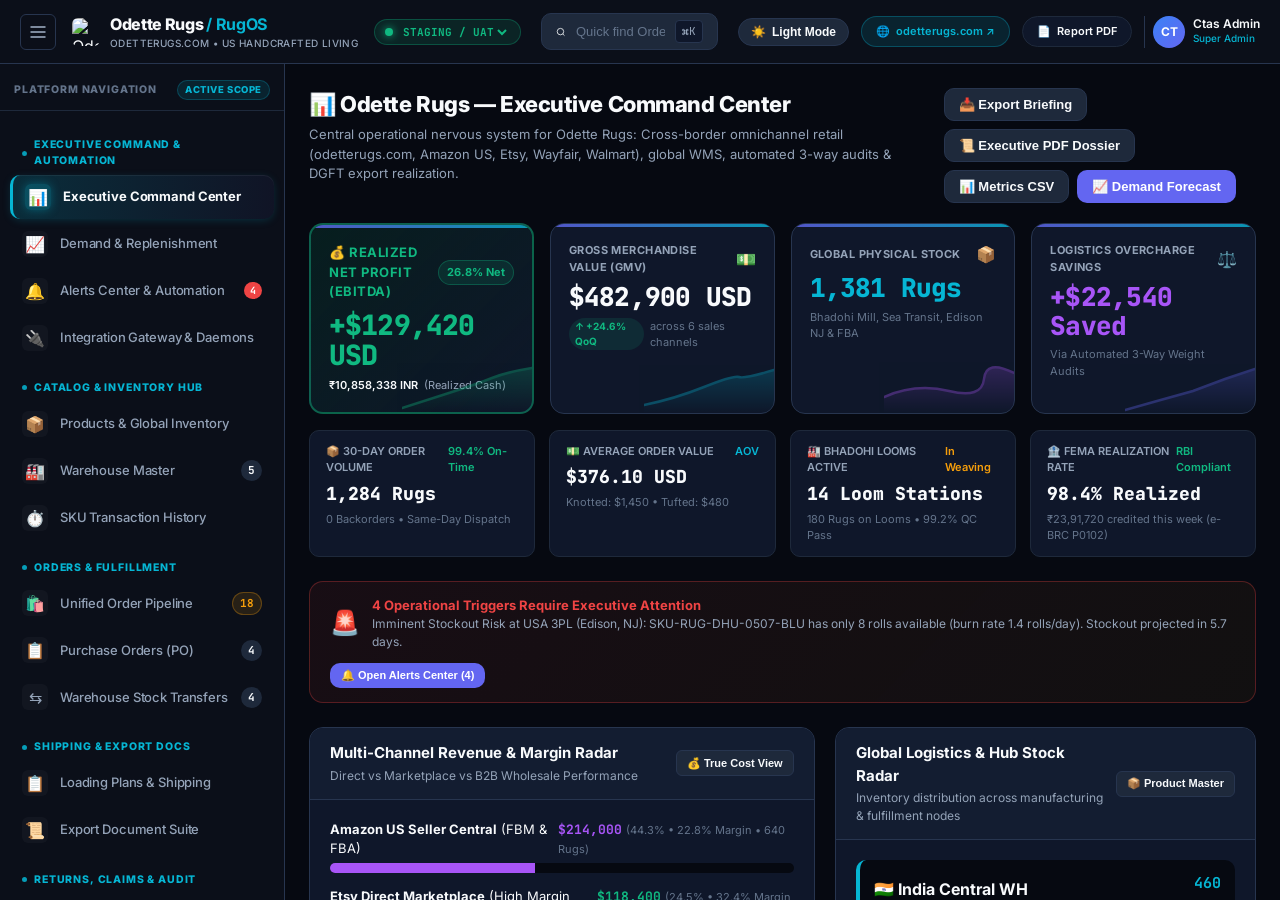
==== wireframe/index.html @ 9f65256b "update" ====
<!DOCTYPE html>
<html lang="en">

<head>
  <meta charset="UTF-8">
  <meta name="viewport" content="width=device-width, initial-scale=1.0">
  <title>Odette Rugs — Enterprise Commerce, Export, Warehouse & Finance Platform</title>
  <link rel="shortcut icon" type="image/png" href="https://www.odetterugs.com/cdn/shop/files/Odette-Rugs-Fave-IconOdette-Rugs-Fave-Icon_1.png?crop=center&height=32&v=1754630107&width=32">
  <link rel="preconnect" href="https://fonts.googleapis.com">
  <link rel="preconnect" href="https://fonts.gstatic.com" crossorigin>
  <link
    href="https://fonts.googleapis.com/css2?family=Inter:wght@300;400;500;600;700;800&family=JetBrains+Mono:wght@400;500;600&display=swap"
    rel="stylesheet">
  <link rel="stylesheet" href="styles.css">
</head>

<body class="theme-dark">
  <!-- Top Application Header -->
  <header class="app-header" id="appHeader">
    <div class="header-left">
      <button class="sidebar-toggle" id="sidebarToggle" title="Toggle Sidebar">
        <svg width="20" height="20" viewBox="0 0 24 24" fill="none" stroke="currentColor" stroke-width="2">
          <line x1="3" y1="12" x2="21" y2="12"></line>
          <line x1="3" y1="6" x2="21" y2="6"></line>
          <line x1="3" y1="18" x2="21" y2="18"></line>
        </svg>
      </button>
      <div class="brand-badge" onclick="switchView('mod8')">
        <div class="brand-logo">
          <img src="https://www.odetterugs.com/cdn/shop/files/Odette-Rugs-Fave-IconOdette-Rugs-Fave-Icon_1.png?crop=center&height=32&v=1754630107&width=32" alt="Odette Rugs" style="width: 28px; height: 28px; border-radius: 6px; object-fit: contain;">
          <div class="brand-titles">
            <span class="brand-name">Odette Rugs <span class="brand-accent">/ RugOS</span></span>
            <span class="brand-sub">odetterugs.com • US Handcrafted Living</span>
          </div>
        </div>
      </div>
      <div class="env-pill-badge" id="envBadge">
        <span class="pulse-dot"></span>
        <select id="envSelector" class="env-select">
          <option value="prod">PRODUCTION</option>
          <option value="staging" selected>STAGING / UAT</option>
          <option value="dev">DEV</option>
        </select>
      </div>
    </div>

    <div class="header-center">
      <div class="global-search-bar">
        <svg width="16" height="16" viewBox="0 0 24 24" fill="none" stroke="currentColor" stroke-width="2">
          <circle cx="11" cy="11" r="8"></circle>
          <line x1="21" y1="21" x2="16.65" y2="16.65"></line>
        </svg>
        <input type="text" id="globalSearchInput" placeholder="Quick find Order, SKU, AWB, Shipping Bill, Invoice...">
        <span class="kbd-shortcut">⌘K</span>
      </div>
    </div>

    <div class="header-right">
      <!-- Warehouse Switcher (Temporarily Commented as requested)
      <div class="header-control-pill" title="Filter Inventory & Orders by Facility">
        <span style="font-size: 13px;">🌐</span>
        <select id="warehouseSwitcher" class="env-select" onchange="changeWarehouseFilter(this.value)">
          <option value="all" selected>All Hubs (Global)</option>
          <option value="india">🇮🇳 India (Bhadohi/ICD)</option>
          <option value="usa">🇺🇸 USA 3PL (Edison/FBA)</option>
        </select>
      </div>
      -->

      <!-- Role-Based View Switcher (Temporarily Commented as requested)
      <div class="header-control-pill" title="Switch Role Operational View">
        <span style="font-size: 13px;">👔</span>
        <select id="roleSwitcher" class="env-select" onchange="switchActiveRole(this.value)">
          <option value="Management" selected>Management</option>
          <option value="India Warehouse">India Warehouse</option>
          <option value="USA Warehouse">USA Warehouse</option>
          <option value="Accounts">Accounts & Finance</option>
          <option value="Sales">Sales & Commerce</option>
          <option value="Logistics">Logistics & Shipping</option>
          <option value="Auditor">Auditor (Compliance)</option>
        </select>
      </div>
      -->

      <!-- Theme Switcher (Black & White) -->
      <button class="theme-toggle-btn" id="themeToggleBtn" title="Toggle Black / White Theme">
        <span id="themeIcon">☀️</span>
        <span id="themeLabel">Light Mode</span>
      </button>

      <!-- Live Storefront Link -->
      <a href="https://www.odetterugs.com" target="_blank" class="header-action-pill" style="display: flex; align-items: center; gap: 6px; text-decoration: none; color: var(--brand-cyan); background: rgba(6, 182, 212, 0.12); border: 1px solid rgba(6, 182, 212, 0.3); padding: 6px 14px; border-radius: 20px; font-size: 11px; font-weight: 600; cursor: pointer;" title="Visit Live E-Commerce Storefront: odetterugs.com">
        <span>🌐</span>
        <span>odetterugs.com ↗</span>
      </a>

      <!-- Architecture Report PDF Download -->
      <a href="../RugOS_Modules_1_to_8_Executive_Report.pdf" target="_blank" class="header-action-pill" style="display: flex; align-items: center; gap: 6px; text-decoration: none; color: var(--text-main); background: var(--bg-card); border: 1px solid var(--border-subtle); padding: 6px 14px; border-radius: 20px; font-size: 11px; font-weight: 600; cursor: pointer;" title="Download Official Modules 1 to 8 Architecture & Interconnection PDF Report">
        <span>📄</span>
        <span>Report PDF</span>
      </a>

      <!-- Blueprint Mode Toggle (Temporarily Commented as requested)
      <div class="wireframe-mode-toggle" title="Toggle SOW Wireframe Blueprint Specifications & Acceptance Criteria">
        <span class="mode-label">Blueprint Spec Mode</span>
        <label class="switch">
          <input type="checkbox" id="blueprintToggle">
          <span class="slider round"></span>
        </label>
      </div>
      -->

      <!-- Notification Bell (Temporarily Commented as requested)
      <button class="header-action-btn" id="notifBtn" title="Operational Alerts">
        <svg width="18" height="18" viewBox="0 0 24 24" fill="none" stroke="currentColor" stroke-width="2"><path d="M18 8A6 6 0 0 0 6 8c0 7-3 9-3 9h18s-3-2-3-9"></path><path d="M13.73 21a2 2 0 0 1-3.46 0"></path></svg>
        <span class="badge-count" id="alertCountBadge">4</span>
      </button>
      -->

      <div class="user-avatar-pill" onclick="openUserProfile()" style="cursor: pointer;"
        title="Open Ctas Admin Profile, Permissions & Security">
        <div class="avatar">CT</div>
        <div class="user-info">
          <span class="user-name">Ctas Admin</span>
          <span class="user-role-display" id="userRoleTag">Management</span>
        </div>
      </div>
    </div>
  </header>

  <div class="app-layout">
    <!-- Sidebar Navigation -->
    <aside class="app-sidebar" id="appSidebar">
      <div class="sidebar-header-box">
        <span class="sidebar-section-title">PLATFORM NAVIGATION</span>
        <span class="sidebar-active-badge">ACTIVE SCOPE</span>
      </div>
      <nav class="sidebar-nav" id="sidebarNav">
        <!-- 1. Executive Command & Automation -->
        <div class="nav-module-heading">Executive Command & Automation</div>
        <a href="#mod8-dash" class="nav-item active" data-module="mod8">
          <span class="nav-icon">📊</span>
          <span class="nav-text">Executive Command Center</span>
        </a>
        <a href="#mod8-forecast" class="nav-item" data-module="mod8-forecast">
          <span class="nav-icon">📈</span>
          <span class="nav-text">Demand & Replenishment</span>
        </a>
        <a href="#mod8-automation" class="nav-item" data-module="mod8-auto">
          <span class="nav-icon">🔔</span>
          <span class="nav-text">Alerts Center & Automation</span>
          <span class="nav-pill" id="alertsCountPill" style="background: var(--danger); color: #fff; font-size: 10px; padding: 1px 6px; border-radius: 10px; margin-left: auto;">4</span>
        </a>
        <a href="#mod8-integrations" class="nav-item" data-module="mod8-integ">
          <span class="nav-icon">🔌</span>
          <span class="nav-text">Integration Gateway & Daemons</span>
        </a>

        <!-- 2. Products & Global Inventory Hub -->
        <div class="nav-module-heading">Catalog & Inventory Hub</div>
        <a href="#mod2-products" class="nav-item" data-module="mod2-prod">
          <span class="nav-icon">📦</span>
          <span class="nav-text">Products & Global Inventory</span>
        </a>
        <a href="#mod2-warehouse" class="nav-item" data-module="mod2-wh">
          <span class="nav-icon">🏭</span>
          <span class="nav-text">Warehouse Master</span>
          <span class="nav-pill" id="whCountPill">5</span>
        </a>
        <a href="#mod2-history" class="nav-item" data-module="mod2-hist">
          <span class="nav-icon">⏱️</span>
          <span class="nav-text">SKU Transaction History</span>
        </a>

        <!-- 3. Orders & Production Pipeline -->
        <div class="nav-module-heading">Orders & Fulfillment</div>
        <a href="#mod3-orders" class="nav-item" data-module="mod3">
          <span class="nav-icon">🛍️</span>
          <span class="nav-text">Unified Order Pipeline</span>
          <span class="nav-pill status-amber" id="pendingOrdersPill">18</span>
        </a>
        <a href="#mod4-po" class="nav-item" data-module="mod4-po">
          <span class="nav-icon">📋</span>
          <span class="nav-text">Purchase Orders (PO)</span>
          <span class="nav-pill" id="poCountPill">4</span>
        </a>
        <a href="#mod4-transfer" class="nav-item" data-module="mod4-transfer">
          <span class="nav-icon">⇆</span>
          <span class="nav-text">Warehouse Stock Transfers</span>
          <span class="nav-pill status-cyan" id="transferCountPill">4</span>
        </a>

        <!-- 4. Shipping & Export Compliance -->
        <div class="nav-module-heading">Shipping & Export Docs</div>
        <a href="#mod5-shipping" class="nav-item" data-module="mod5-ship">
          <span class="nav-icon">📋</span>
          <span class="nav-text">Loading Plans & Shipping</span>
        </a>
        <a href="#mod5-exportdocs" class="nav-item" data-module="mod5-docs">
          <span class="nav-icon">📜</span>
          <span class="nav-text">Export Document Suite</span>
        </a>

        <!-- 5. Returns, Claims & Finance Audit -->
        <div class="nav-module-heading">Returns, Claims & Audit</div>
        <a href="#mod6-returns" class="nav-item" data-module="mod6-ret">
          <span class="nav-icon">🔄</span>
          <span class="nav-text">Returns & Damage Claims</span>
          <span class="nav-pill status-yellow" id="returnsCountPill">5</span>
        </a>
        <a href="#mod6-courier-audit" class="nav-item" data-module="mod6-audit">
          <span class="nav-icon">⚖️</span>
          <span class="nav-text">Courier Invoice 3-Way Audit</span>
          <span class="nav-pill status-red" id="auditDisputesPill">2</span>
        </a>
        <a href="#mod6-receivables" class="nav-item" data-module="mod6-rec">
          <span class="nav-icon">🏦</span>
          <span class="nav-text">B2B Receivables & e-BRC</span>
          <span class="nav-pill" id="receivablesCountPill">5</span>
        </a>

        <!-- 6. Finance, Costing & Reports -->
        <div class="nav-module-heading">Finance & Profitability</div>
        <a href="#mod7-profitability" class="nav-item" data-module="mod7-cost">
          <span class="nav-icon">💰</span>
          <span class="nav-text">True Cost & Unit Profitability</span>
        </a>
        <a href="#mod7-reports" class="nav-item" data-module="mod7-rep">
          <span class="nav-icon">📊</span>
          <span class="nav-text">Financial & Ops Reports Hub</span>
          <span class="nav-pill" id="reportsCountPill">6</span>
        </a>

        <!-- 7. Administration & System Config (Enterprise Bottom Placement) -->
        <div class="nav-module-heading">System & Administration</div>
        <a href="#mod2-rbac" class="nav-item" data-module="mod2-rbac">
          <span class="nav-icon">👥</span>
          <span class="nav-text">User List & RBAC Matrix</span>
        </a>
        <a href="#admin-logs" class="nav-item" data-module="admin-logs">
          <span class="nav-icon">📜</span>
          <span class="nav-text">System Logs & Audit Trail</span>
          <span class="nav-pill status-cyan" id="logsCountPill" style="background: rgba(6, 182, 212, 0.2); color: var(--brand-cyan); font-size: 10px; padding: 1px 6px; border-radius: 10px; margin-left: auto;">Live</span>
        </a>
        <a href="#mod8-sow" class="nav-item" data-module="mod8-sow">
          <span class="nav-icon">⚙️</span>
          <span class="nav-text">System Configuration & SOW</span>
        </a>
      </nav>
    </aside>

    <!-- Main Viewport Area -->
    <main class="app-main" id="mainContainer">
      <!-- Breadcrumb Bar (Hidden on all pages as requested) -->
      <div class="breadcrumb-bar" id="breadcrumbBar" style="display: none !important;">
        <span class="crumb-root" onclick="switchView('mod8')" style="cursor: pointer;">Odette Rugs Platform</span>
        <span class="crumb-sep">/</span>
        <span class="crumb-mod" id="crumbModule">Executive Dashboard</span>
        <span class="crumb-sep">/</span>
        <span class="crumb-view" id="crumbView">Command Center Overview</span>
        <div class="breadcrumb-actions" id="moduleQuickActions"></div>
      </div>

      <!-- Blueprint Banner (Shown when Blueprint Mode is active) -->
      <div class="blueprint-spec-banner" id="blueprintBanner" style="display: none;">
        <div class="bp-icon">📐</div>
        <div class="bp-content">
          <strong id="bpTitle">SOW Blueprint & Functional Specification Active</strong>
          <p id="bpDescription">Showing UX wireframe annotations, acceptance criteria, database entities, and
            operational constraints directly mapped to SOW sections.</p>
        </div>
        <button class="btn btn-sm btn-ghost" id="bpDismiss">Hide Specs</button>
      </div>

      <!-- DYNAMIC CONTENT VIEWPORT -->
      <div class="view-viewport" id="viewViewport">
        <!-- Rendered dynamically by app.js -->
      </div>
    </main>
  </div>

  <!-- MODALS CONTAINER FOR CRUD, IMPORT, EXPORT & E2E -->

  <!-- Modal: Universal CRUD Add / Edit Modal -->
  <div class="modal-backdrop" id="crudModal" style="display: none;">
    <div class="modal-box modal-lg">
      <div class="modal-header">
        <div class="modal-title-wrap">
          <span class="badge badge-primary" id="crudBadge">Create Record</span>
          <h3 id="crudModalTitle">Add New Record</h3>
        </div>
        <button class="modal-close" onclick="closeModal('crudModal')">&times;</button>
      </div>
      <div class="modal-body" id="crudModalBody"></div>
      <div class="modal-footer" id="crudModalFooter"></div>
    </div>
  </div>

  <!-- Modal: Advanced File Import Modal -->
  <div class="modal-backdrop" id="importModal" style="display: none;">
    <div class="modal-box modal-lg">
      <div class="modal-header">
        <div class="modal-title-wrap">
          <span class="badge badge-cyan">SOW Module 2.3 & 9.1</span>
          <h3 id="importModalTitle">Advanced CSV / Excel Bulk Importer</h3>
        </div>
        <button class="modal-close" onclick="closeModal('importModal')">&times;</button>
      </div>
      <div class="modal-body" id="importModalBody"></div>
      <div class="modal-footer" id="importModalFooter"></div>
    </div>
  </div>

  <!-- Modal: Advanced File Export Modal -->
  <div class="modal-backdrop" id="exportModal" style="display: none;">
    <div class="modal-box modal-md">
      <div class="modal-header">
        <div class="modal-title-wrap">
          <span class="badge badge-primary">SOW Module 7.2</span>
          <h3 id="exportModalTitle">Export Data Report</h3>
        </div>
        <button class="modal-close" onclick="closeModal('exportModal')">&times;</button>
      </div>
      <div class="modal-body" id="exportModalBody"></div>
      <div class="modal-footer" id="exportModalFooter"></div>
    </div>
  </div>

  <!-- Modal: Delete Confirmation Modal -->
  <div class="modal-backdrop" id="deleteConfirmModal" style="display: none;">
    <div class="modal-box modal-md">
      <div class="modal-header">
        <div class="modal-title-wrap">
          <span class="badge badge-danger">Confirm Deletion</span>
          <h3 id="deleteModalTitle">Delete Confirmation</h3>
        </div>
        <button class="modal-close" onclick="closeModal('deleteConfirmModal')">&times;</button>
      </div>
      <div class="modal-body" id="deleteModalBody">
        <p id="deleteModalMessage" style="font-size: 13px; color: var(--text-main); margin-bottom: 12px;"></p>
        <p style="font-size: 11px; color: var(--text-muted);">This action is logged in the operational audit trail as
          required by SOW Module 2.1.</p>
      </div>
      <div class="modal-footer">
        <button class="btn btn-secondary" onclick="closeModal('deleteConfirmModal')">Cancel</button>
        <button class="btn btn-danger" id="confirmDeleteBtn">Delete Record</button>
      </div>
    </div>
  </div>


  <!-- Drawer: Notification Drawer -->
  <div class="drawer-backdrop" id="alertDrawer" style="display: none;">
    <div class="drawer-box">
      <div class="drawer-header">
        <h3>Operational & Financial Alerts</h3>
        <button class="drawer-close" onclick="toggleAlertDrawer()">&times;</button>
      </div>
      <div class="drawer-body" id="alertDrawerList"></div>
    </div>
  </div>

  <!-- Toast Notification Container -->
  <div class="toast-container" id="toastContainer"></div>

  <script src="app.js"></script>
</body>

</html>
---- wireframe/styles.css ----
/* ==========================================================================
   RugOS / ExportOS — Enterprise Design System & Full-Page Architecture
   Dual Theme: Black & White Support (Dark Slate & Crisp Light)
   Advanced CRUD, Sorting, Pagination, Filtering & Import/Export Toolbars
   ========================================================================== */

/* Dark Theme (Black/Slate) - Default */
body.theme-dark {
  --bg-app: #060911;
  --bg-sidebar: #0b0f19;
  --bg-header: #0b0f19;
  --bg-card: #0f172a;
  --bg-card-hover: #17223b;
  --bg-elevated: #1e293b;
  --bg-subtle: #131d31;
  
  --border-subtle: #1e293b;
  --border-main: #27354f;
  --border-highlight: #3b82f6;

  --text-main: #f8fafc;
  --text-muted: #94a3b8;
  --text-dim: #64748b;
  --text-inverted: #0f172a;

  --brand-primary: #6366f1;
  --brand-hover: #4f46e5;
  --brand-cyan: #06b6d4;
  --brand-purple: #a855f7;
  
  --success: #10b981;
  --success-bg: rgba(16, 185, 129, 0.12);
  --success-border: rgba(16, 185, 129, 0.3);

  --warning: #f59e0b;
  --warning-bg: rgba(245, 158, 11, 0.12);
  --warning-border: rgba(245, 158, 11, 0.3);

  --danger: #ef4444;
  --danger-bg: rgba(239, 68, 68, 0.12);
  --danger-border: rgba(239, 68, 68, 0.3);

  --info: #38bdf8;
  --info-bg: rgba(56, 189, 248, 0.12);
  --info-border: rgba(56, 189, 248, 0.3);

  --shadow-sm: 0 1px 2px 0 rgba(0, 0, 0, 0.5);
  --shadow-md: 0 4px 6px -1px rgba(0, 0, 0, 0.5), 0 2px 4px -2px rgba(0, 0, 0, 0.4);
  --shadow-lg: 0 10px 15px -3px rgba(0, 0, 0, 0.6);
  --shadow-xl: 0 20px 25px -5px rgba(0, 0, 0, 0.7);

  --doc-paper-bg: #ffffff;
  --doc-paper-text: #1a202c;
  --doc-paper-border: #cbd5e1;
}

/* Light Theme (Crisp White / Silver Slate) */
body.theme-light {
  --bg-app: #f8fafc;
  --bg-sidebar: #ffffff;
  --bg-header: #ffffff;
  --bg-card: #ffffff;
  --bg-card-hover: #f1f5f9;
  --bg-elevated: #f1f5f9;
  --bg-subtle: #f8fafc;
  
  --border-subtle: #f1f5f9;
  --border-main: #e2e8f0;
  --border-highlight: #2563eb;

  --text-main: #0f172a;
  --text-muted: #475569;
  --text-dim: #94a3b8;
  --text-inverted: #ffffff;

  --brand-primary: #4f46e5;
  --brand-hover: #4338ca;
  --brand-cyan: #0891b2;
  --brand-purple: #9333ea;
  
  --success: #059669;
  --success-bg: rgba(5, 150, 105, 0.08);
  --success-border: rgba(5, 150, 105, 0.25);

  --warning: #d97706;
  --warning-bg: rgba(217, 119, 6, 0.08);
  --warning-border: rgba(217, 119, 6, 0.25);

  --danger: #dc2626;
  --danger-bg: rgba(220, 38, 38, 0.08);
  --danger-border: rgba(220, 38, 38, 0.25);

  --info: #0284c7;
  --info-bg: rgba(2, 132, 199, 0.08);
  --info-border: rgba(2, 132, 199, 0.25);

  --shadow-sm: 0 1px 2px 0 rgba(0, 0, 0, 0.05);
  --shadow-md: 0 4px 6px -1px rgba(0, 0, 0, 0.08), 0 2px 4px -2px rgba(0, 0, 0, 0.04);
  --shadow-lg: 0 10px 15px -3px rgba(0, 0, 0, 0.08);
  --shadow-xl: 0 20px 25px -5px rgba(0, 0, 0, 0.1);

  --doc-paper-bg: #ffffff;
  --doc-paper-text: #1a202c;
  --doc-paper-border: #cbd5e1;
}

:root {
  --font-sans: 'Inter', -apple-system, BlinkMacSystemFont, "Segoe UI", Roboto, sans-serif;
  --font-mono: 'JetBrains Mono', monospace;

  --radius-sm: 6px;
  --radius-md: 10px;
  --radius-lg: 14px;
  --radius-full: 9999px;

  --transition-fast: 0.15s ease;
  --transition-normal: 0.25s cubic-bezier(0.4, 0, 0.2, 1);
}

* {
  box-sizing: border-box;
  margin: 0;
  padding: 0;
}

body {
  font-family: var(--font-sans);
  background-color: var(--bg-app);
  color: var(--text-main);
  line-height: 1.5;
  -webkit-font-smoothing: antialiased;
  overflow: hidden;
  height: 100vh;
  transition: background-color 0.25s ease, color 0.25s ease;
}

/* ==========================================================================
   Header Styles
   ========================================================================== */

.app-header {
  height: 64px;
  background-color: var(--bg-header);
  border-bottom: 1px solid var(--border-main);
  display: flex;
  align-items: center;
  justify-content: space-between;
  padding: 0 20px;
  position: relative;
  z-index: 50;
  transition: background-color 0.25s ease, border-color 0.25s ease;
}

.header-left {
  display: flex;
  align-items: center;
  gap: 16px;
}

.sidebar-toggle {
  background: transparent;
  border: 1px solid var(--border-main);
  color: var(--text-muted);
  width: 36px;
  height: 36px;
  border-radius: var(--radius-sm);
  display: flex;
  align-items: center;
  justify-content: center;
  cursor: pointer;
  transition: var(--transition-fast);
}

.sidebar-toggle:hover {
  background-color: var(--bg-elevated);
  color: var(--text-main);
  border-color: var(--border-highlight);
}

.brand-badge {
  display: flex;
  align-items: center;
  text-decoration: none;
  cursor: pointer;
}

.brand-logo {
  display: flex;
  align-items: center;
  gap: 10px;
}

.logo-icon {
  width: 32px;
  height: 32px;
  border-radius: 8px;
  background: linear-gradient(135deg, #6366f1, #06b6d4);
  color: white;
  display: flex;
  align-items: center;
  justify-content: center;
  font-size: 18px;
  font-weight: 800;
  box-shadow: 0 0 12px rgba(99, 102, 241, 0.4);
}

.brand-titles {
  display: flex;
  flex-direction: column;
}

.brand-name {
  font-size: 16px;
  font-weight: 800;
  letter-spacing: -0.02em;
  color: var(--text-main);
}

.brand-accent {
  color: var(--brand-cyan);
  font-weight: 700;
}

.brand-sub {
  font-size: 10px;
  font-weight: 500;
  color: var(--text-muted);
  letter-spacing: 0.04em;
  text-transform: uppercase;
}

.env-pill-badge {
  display: flex;
  align-items: center;
  gap: 6px;
  background: var(--success-bg);
  border: 1px solid var(--success-border);
  padding: 4px 10px;
  border-radius: var(--radius-full);
}

.pulse-dot {
  width: 8px;
  height: 8px;
  border-radius: 50%;
  background-color: var(--success);
  box-shadow: 0 0 8px var(--success);
  animation: pulse 2s infinite;
}

@keyframes pulse {
  0% { transform: scale(0.95); opacity: 0.8; }
  50% { transform: scale(1.2); opacity: 1; }
  100% { transform: scale(0.95); opacity: 0.8; }
}

.env-select {
  background: transparent;
  border: none;
  color: var(--success);
  font-size: 11px;
  font-weight: 700;
  cursor: pointer;
  outline: none;
  font-family: var(--font-mono);
}

.header-center {
  flex: 1;
  max-width: 440px;
  margin: 0 20px;
}

.global-search-bar {
  display: flex;
  align-items: center;
  background-color: var(--bg-elevated);
  border: 1px solid var(--border-main);
  border-radius: var(--radius-md);
  padding: 6px 14px;
  gap: 10px;
  transition: var(--transition-fast);
}

.global-search-bar:focus-within {
  border-color: var(--brand-primary);
  box-shadow: 0 0 0 2px rgba(99, 102, 241, 0.2);
}

.global-search-bar input {
  background: transparent;
  border: none;
  color: var(--text-main);
  font-size: 13px;
  width: 100%;
  outline: none;
}

.global-search-bar input::placeholder {
  color: var(--text-dim);
}

.kbd-shortcut {
  font-size: 11px;
  background: var(--bg-card);
  border: 1px solid var(--border-main);
  border-radius: 4px;
  padding: 2px 6px;
  color: var(--text-muted);
  font-family: var(--font-mono);
}

.header-right {
  display: flex;
  align-items: center;
  gap: 12px;
}

/* Theme Toggle Button */
.theme-toggle-btn {
  display: flex;
  align-items: center;
  gap: 6px;
  background: var(--bg-elevated);
  border: 1px solid var(--border-main);
  color: var(--text-main);
  padding: 6px 12px;
  border-radius: var(--radius-full);
  font-size: 12px;
  font-weight: 600;
  cursor: pointer;
  transition: var(--transition-fast);
}

.theme-toggle-btn:hover {
  border-color: var(--border-highlight);
  background: var(--bg-card-hover);
}

/* Blueprint Mode Switch */
.wireframe-mode-toggle {
  display: flex;
  align-items: center;
  gap: 8px;
  background: rgba(6, 182, 212, 0.08);
  border: 1px solid rgba(6, 182, 212, 0.3);
  padding: 4px 10px;
  border-radius: var(--radius-full);
}

.mode-label {
  font-size: 11px;
  font-weight: 600;
  color: var(--brand-cyan);
  text-transform: uppercase;
  letter-spacing: 0.03em;
}

.switch {
  position: relative;
  display: inline-block;
  width: 32px;
  height: 18px;
}

.switch input { opacity: 0; width: 0; height: 0; }

.slider {
  position: absolute;
  cursor: pointer;
  top: 0; left: 0; right: 0; bottom: 0;
  background-color: var(--bg-elevated);
  border: 1px solid var(--border-main);
  transition: .3s;
}

.slider:before {
  position: absolute;
  content: "";
  height: 12px;
  width: 12px;
  left: 2px;
  bottom: 2px;
  background-color: white;
  transition: .3s;
}

input:checked + .slider {
  background-color: var(--brand-cyan);
  border-color: var(--brand-cyan);
}

input:checked + .slider:before {
  transform: translateX(14px);
  background-color: #000;
}

.slider.round { border-radius: 34px; }
.slider.round:before { border-radius: 50%; }

/* Role Selector */
.role-selector-container {
  display: flex;
  align-items: center;
  gap: 6px;
  background: var(--bg-elevated);
  border: 1px solid var(--border-main);
  padding: 4px 8px;
  border-radius: var(--radius-md);
}

.role-label {
  font-size: 11px;
  color: var(--text-dim);
  font-weight: 600;
}

.role-select {
  background: transparent;
  border: none;
  color: var(--text-main);
  font-size: 12px;
  font-weight: 600;
  outline: none;
  cursor: pointer;
}

.role-select option {
  background: var(--bg-card);
  color: var(--text-main);
}

.header-action-btn {
  background: var(--bg-elevated);
  border: 1px solid var(--border-main);
  color: var(--text-main);
  height: 36px;
  padding: 0 12px;
  border-radius: var(--radius-md);
  display: flex;
  align-items: center;
  justify-content: center;
  gap: 6px;
  cursor: pointer;
  font-size: 12px;
  font-weight: 600;
  position: relative;
  transition: var(--transition-fast);
}

.header-action-btn:hover {
  background: var(--bg-card-hover);
  border-color: var(--border-highlight);
}

.header-action-btn.primary {
  background: linear-gradient(135deg, #6366f1, #8b5cf6);
  border: none;
  color: white;
  box-shadow: 0 2px 8px rgba(99, 102, 241, 0.3);
}

.badge-count {
  position: absolute;
  top: -4px;
  right: -4px;
  background: var(--danger);
  color: white;
  font-size: 10px;
  font-weight: 800;
  width: 18px;
  height: 18px;
  border-radius: 50%;
  display: flex;
  align-items: center;
  justify-content: center;
  border: 2px solid var(--bg-header);
}

.user-avatar-pill {
  display: flex;
  align-items: center;
  gap: 8px;
  padding-left: 8px;
  border-left: 1px solid var(--border-main);
}

.avatar {
  width: 32px;
  height: 32px;
  border-radius: 50%;
  background: linear-gradient(135deg, #3b82f6, #6366f1);
  color: white;
  display: flex;
  align-items: center;
  justify-content: center;
  font-size: 12px;
  font-weight: 700;
}

.user-info { display: flex; flex-direction: column; }
.user-name { font-size: 12px; font-weight: 600; line-height: 1.2; }
.user-role-display { font-size: 10px; color: var(--brand-cyan); font-weight: 500; }

/* ==========================================================================
   Layout & Sidebar
   ========================================================================== */

.app-layout {
  display: flex;
  height: calc(100vh - 64px);
  overflow: hidden;
}

.app-sidebar {
  width: 285px;
  background-color: var(--bg-sidebar);
  border-right: 1px solid var(--border-main);
  display: flex;
  flex-direction: column;
  flex-shrink: 0;
  transition: width 0.25s cubic-bezier(0.4, 0, 0.2, 1), background-color 0.25s ease;
  overflow: hidden;
}

.app-sidebar.collapsed { width: 64px; }
.app-sidebar.collapsed .sidebar-header-box,
.app-sidebar.collapsed .sidebar-section-title,
.app-sidebar.collapsed .nav-text,
.app-sidebar.collapsed .nav-pill,
.app-sidebar.collapsed .nav-mod-tag,
.app-sidebar.collapsed .sidebar-footer { display: none; }
.app-sidebar.collapsed .nav-item { justify-content: center; padding: 12px 0; }

.sidebar-header-box {
  padding: 16px 14px 10px 14px;
  display: flex;
  align-items: center;
  justify-content: space-between;
  border-bottom: 1px solid var(--border-subtle);
  margin-bottom: 6px;
}

.sidebar-section-title {
  font-size: 10.5px;
  font-weight: 800;
  color: var(--text-dim);
  letter-spacing: 0.08em;
  text-transform: uppercase;
}

.sidebar-active-badge {
  font-size: 9.5px;
  font-weight: 800;
  color: var(--brand-cyan);
  background: rgba(6, 182, 212, 0.12);
  border: 1px solid rgba(6, 182, 212, 0.25);
  padding: 2px 7px;
  border-radius: var(--radius-full);
  letter-spacing: 0.06em;
}

.sidebar-nav {
  flex: 1;
  overflow-y: auto;
  padding: 0 10px 16px 10px;
}

.sidebar-nav::-webkit-scrollbar { width: 4px; }
.sidebar-nav::-webkit-scrollbar-thumb {
  background: var(--border-main);
  border-radius: 4px;
}

.nav-item {
  display: flex;
  align-items: center;
  gap: 12px;
  padding: 9px 12px;
  border-radius: var(--radius-md);
  color: var(--text-muted);
  text-decoration: none;
  font-size: 13px;
  font-weight: 500;
  margin-bottom: 3px;
  transition: var(--transition-fast);
  position: relative;
  cursor: pointer;
}

.nav-item:hover:not(.active) {
  background-color: var(--bg-card-hover);
  color: var(--text-main);
  transform: translateX(2px);
}

.nav-item:hover .nav-icon {
  background: rgba(255, 255, 255, 0.08);
}

.nav-item.active {
  background: linear-gradient(90deg, rgba(6, 182, 212, 0.18) 0%, rgba(99, 102, 241, 0.06) 100%);
  color: var(--text-main);
  font-weight: 700;
  border-left: 3.5px solid var(--brand-cyan);
  box-shadow: inset 0 1px 0 rgba(255, 255, 255, 0.06), 0 2px 10px -2px rgba(6, 182, 212, 0.25);
}

.nav-icon {
  font-size: 16px;
  width: 26px;
  height: 26px;
  display: flex;
  align-items: center;
  justify-content: center;
  border-radius: 6px;
  background: rgba(255, 255, 255, 0.03);
  flex-shrink: 0;
  transition: var(--transition-fast);
}

.nav-item.active .nav-icon {
  background: rgba(6, 182, 212, 0.25);
  box-shadow: 0 0 10px rgba(6, 182, 212, 0.35);
}

.nav-text {
  flex: 1;
  white-space: nowrap;
  overflow: hidden;
  text-overflow: ellipsis;
  font-size: 13px;
  letter-spacing: -0.01em;
}

.nav-pill {
  font-size: 11px;
  font-weight: 700;
  padding: 2px 7px;
  border-radius: var(--radius-full);
  background: var(--bg-elevated);
  color: var(--text-main);
  font-family: var(--font-mono);
}

.nav-pill.status-amber { background: var(--warning-bg); color: var(--warning); border: 1px solid var(--warning-border); }
.nav-pill.status-red { background: var(--danger-bg); color: var(--danger); border: 1px solid var(--danger-border); }

.nav-mod-tag {
  display: none !important;
}

.sidebar-footer {
  padding: 14px;
  border-top: 1px solid var(--border-main);
  background-color: var(--bg-app);
}

.sow-summary-card {
  background: var(--bg-card);
  border: 1px solid var(--border-main);
  border-radius: var(--radius-md);
  padding: 10px;
}

.sow-meta-title { font-size: 11px; font-weight: 700; color: var(--text-main); margin-bottom: 6px; }
.sow-progress-bar { height: 6px; background: var(--bg-elevated); border-radius: var(--radius-full); overflow: hidden; margin-bottom: 6px; }
.sow-progress-fill { height: 100%; background: linear-gradient(90deg, #10b981, #06b6d4); border-radius: var(--radius-full); }
.sow-hours-text { font-size: 10px; color: var(--text-muted); font-family: var(--font-mono); }

/* ==========================================================================
   Main Viewport & Breadcrumbs
   ========================================================================== */

.app-main {
  flex: 1;
  display: flex;
  flex-direction: column;
  overflow: hidden;
  background-color: var(--bg-app);
  transition: background-color 0.25s ease;
}

.breadcrumb-bar {
  display: none !important;
}

.blueprint-spec-banner {
  background: linear-gradient(90deg, rgba(6, 182, 212, 0.12), rgba(99, 102, 241, 0.08));
  border-bottom: 1px solid rgba(6, 182, 212, 0.35);
  padding: 10px 24px;
  display: flex;
  align-items: center;
  gap: 14px;
  animation: slideDown 0.2s ease-out;
}

@keyframes slideDown {
  from { opacity: 0; transform: translateY(-8px); }
  to { opacity: 1; transform: translateY(0); }
}

.bp-icon { font-size: 20px; }
.bp-content { flex: 1; }
.bp-content strong { display: block; font-size: 12px; color: var(--brand-cyan); margin-bottom: 2px; }
.bp-content p { font-size: 11px; color: var(--text-muted); }

.view-viewport {
  flex: 1;
  overflow-y: auto;
  overflow-x: hidden;
  min-width: 0;
  padding: 24px;
}

.view-viewport::-webkit-scrollbar { width: 6px; }
.view-viewport::-webkit-scrollbar-thumb {
  background: var(--border-main);
  border-radius: 4px;
}

/* ==========================================================================
   TABLE CONTROLS TOOLBAR (SEARCH, FILTERS, IMPORT, EXPORT, ADD)
   ========================================================================== */

.table-toolbar-box {
  display: flex;
  align-items: center;
  justify-content: space-between;
  gap: 12px;
  margin-bottom: 14px;
  flex-wrap: wrap;
}

.table-toolbar-left {
  display: flex;
  align-items: center;
  gap: 10px;
  flex: 1;
}

.table-search-input-wrap {
  position: relative;
  width: 260px;
}

.table-search-input-wrap input {
  background: var(--bg-card);
  border: 1px solid var(--border-main);
  color: var(--text-main);
  border-radius: var(--radius-md);
  padding: 8px 12px 8px 32px;
  font-size: 12px;
  width: 100%;
  outline: none;
}

.table-search-input-wrap input:focus {
  border-color: var(--brand-primary);
  box-shadow: 0 0 0 2px rgba(99, 102, 241, 0.2);
}

.table-search-icon {
  position: absolute;
  left: 10px;
  top: 9px;
  color: var(--text-dim);
  font-size: 13px;
}

.table-filter-select {
  background: var(--bg-card);
  border: 1px solid var(--border-main);
  color: var(--text-main);
  border-radius: var(--radius-md);
  padding: 8px 12px;
  font-size: 12px;
  outline: none;
  cursor: pointer;
}

.table-toolbar-right {
  display: flex;
  align-items: center;
  gap: 8px;
}

/* Clickable Sortable Headers */
th.sortable {
  cursor: pointer;
  user-select: none;
  transition: background-color 0.15s ease, color 0.15s ease;
}

th.sortable:hover {
  background-color: var(--bg-card-hover);
  color: var(--text-main);
}

.sort-icon {
  display: inline-block;
  margin-left: 4px;
  font-size: 10px;
  color: var(--brand-cyan);
}

/* Row Action Buttons Group */
.row-actions-group {
  display: flex;
  align-items: center;
  gap: 6px;
}

.btn-icon-action {
  background: var(--bg-elevated);
  border: 1px solid var(--border-main);
  color: var(--text-muted);
  width: 28px;
  height: 28px;
  border-radius: 4px;
  display: inline-flex;
  align-items: center;
  justify-content: center;
  font-size: 12px;
  cursor: pointer;
  transition: var(--transition-fast);
}

.btn-icon-action:hover {
  background: var(--bg-card-hover);
  color: var(--text-main);
  border-color: var(--border-highlight);
}

.btn-icon-action.delete:hover {
  background: var(--danger-bg);
  color: var(--danger);
  border-color: var(--danger-border);
}

/* Table Pagination Footer */
.table-pagination-footer {
  display: flex;
  align-items: center;
  justify-content: space-between;
  padding: 12px 16px;
  background: var(--bg-subtle);
  border-top: 1px solid var(--border-main);
  font-size: 12px;
  color: var(--text-muted);
}

.pagination-controls {
  display: flex;
  align-items: center;
  gap: 6px;
}

.page-btn {
  background: var(--bg-card);
  border: 1px solid var(--border-main);
  color: var(--text-main);
  min-width: 28px;
  height: 28px;
  padding: 0 6px;
  border-radius: 4px;
  display: inline-flex;
  align-items: center;
  justify-content: center;
  font-size: 11px;
  font-weight: 600;
  cursor: pointer;
  transition: var(--transition-fast);
}

.page-btn:hover:not(:disabled) {
  background: var(--bg-card-hover);
  border-color: var(--border-highlight);
}

.page-btn.active {
  background: var(--brand-primary);
  color: #fff;
  border-color: var(--brand-primary);
}

.page-btn:disabled {
  opacity: 0.4;
  cursor: not-allowed;
}

.rows-per-page-select {
  background: var(--bg-card);
  border: 1px solid var(--border-main);
  color: var(--text-main);
  padding: 4px 8px;
  border-radius: 4px;
  font-size: 11px;
  outline: none;
  cursor: pointer;
}

/* ==========================================================================
   ADVANCED IMPORT & EXPORT MODALS
   ========================================================================== */

.import-dropzone {
  border: 2px dashed var(--border-highlight);
  border-radius: var(--radius-lg);
  padding: 30px 20px;
  text-align: center;
  background: var(--bg-app);
  margin-bottom: 16px;
  cursor: pointer;
  transition: var(--transition-fast);
}

.import-dropzone:hover {
  background: var(--bg-elevated);
}

.dropzone-icon { font-size: 32px; margin-bottom: 8px; }
.dropzone-title { font-size: 14px; font-weight: 700; color: var(--text-main); }
.dropzone-sub { font-size: 11px; color: var(--text-muted); margin-top: 2px; }

.mapping-preview-table {
  width: 100%;
  border-collapse: collapse;
  font-size: 11px;
  margin-top: 12px;
}

.mapping-preview-table th {
  background: var(--bg-subtle);
  border: 1px solid var(--border-main);
  padding: 6px 10px;
  text-align: left;
}

.mapping-preview-table td {
  border: 1px solid var(--border-main);
  padding: 6px 10px;
}

/* Toast Notifications */
.toast-container {
  position: fixed;
  bottom: 24px;
  right: 24px;
  z-index: 999;
  display: flex;
  flex-direction: column;
  gap: 8px;
  pointer-events: none;
}

.toast-msg {
  background: var(--bg-card);
  border: 1px solid var(--border-main);
  box-shadow: var(--shadow-xl);
  border-radius: var(--radius-md);
  padding: 12px 18px;
  font-size: 12px;
  font-weight: 600;
  display: flex;
  align-items: center;
  gap: 10px;
  color: var(--text-main);
  animation: slideInToast 0.25s ease-out;
  pointer-events: auto;
}

@keyframes slideInToast {
  from { opacity: 0; transform: translateY(12px); }
  to { opacity: 1; transform: translateY(0); }
}

.toast-msg.success { border-left: 4px solid var(--success); }
.toast-msg.danger { border-left: 4px solid var(--danger); }
.toast-msg.info { border-left: 4px solid var(--brand-cyan); }

/* ==========================================================================
   FULL PAGE DETAIL VIEW STYLES
   ========================================================================== */

.full-detail-page {
  display: flex;
  flex-direction: column;
  gap: 20px;
  max-width: 100%;
  overflow-x: hidden;
  animation: fadeIn 0.2s ease;
}

@keyframes fadeIn {
  from { opacity: 0; transform: translateY(6px); }
  to { opacity: 1; transform: translateY(0); }
}

.detail-top-nav {
  display: flex;
  align-items: center;
  justify-content: space-between;
  border-bottom: 1px solid var(--border-main);
  padding-bottom: 16px;
  gap: 16px;
}

.detail-header-left { display: flex; align-items: center; gap: 16px; }

.btn-back {
  background: var(--bg-card);
  border: 1px solid var(--border-main);
  color: var(--text-main);
  padding: 8px 14px;
  border-radius: var(--radius-md);
  font-size: 12px;
  font-weight: 700;
  cursor: pointer;
  display: flex;
  align-items: center;
  gap: 6px;
  transition: var(--transition-fast);
}

.btn-back:hover {
  background: var(--bg-card-hover);
  border-color: var(--border-highlight);
}

.detail-title-block h1 {
  font-size: 22px;
  font-weight: 800;
  color: var(--text-main);
  letter-spacing: -0.02em;
  display: flex;
  align-items: center;
  gap: 10px;
}

.detail-title-block p { font-size: 12px; color: var(--text-muted); margin-top: 2px; }
.detail-header-right { display: flex; align-items: center; gap: 10px; }

.detail-grid-3 { display: grid; grid-template-columns: 2fr 1fr; gap: 20px; }
.detail-grid-4 { display: grid; grid-template-columns: 1fr 1fr; gap: 20px; }

.prop-group { display: flex; flex-direction: column; gap: 10px; }

.prop-row {
  display: flex;
  justify-content: flex-start;
  align-items: baseline;
  padding: 8px 0;
  border-bottom: 1px solid var(--border-subtle);
  font-size: 12px;
  gap: 14px;
}

.prop-label {
  color: var(--text-muted);
  font-weight: 500;
  flex: 0 0 175px;
  max-width: 175px;
}

.prop-val {
  color: var(--text-main);
  font-weight: 600;
  flex: 1;
  text-align: left;
  word-break: break-word;
}

.prop-val code {
  font-family: var(--font-mono);
  background: var(--bg-elevated);
  padding: 2px 6px;
  border-radius: 4px;
}

.timeline-list {
  display: flex;
  flex-direction: column;
  gap: 16px;
  position: relative;
  padding-left: 20px;
}

.timeline-list::before {
  content: '';
  position: absolute;
  top: 8px; bottom: 8px; left: 6px;
  width: 2px;
  background: var(--border-main);
}

.timeline-item { position: relative; }
.timeline-bullet {
  position: absolute;
  left: -20px; top: 4px;
  width: 14px; height: 14px;
  border-radius: 50%;
  background: var(--brand-cyan);
  border: 3px solid var(--bg-card);
}

.timeline-bullet.success { background: var(--success); }
.timeline-bullet.warning { background: var(--warning); }
.timeline-bullet.danger { background: var(--danger); }

.timeline-content {
  background: var(--bg-app);
  border: 1px solid var(--border-main);
  border-radius: var(--radius-md);
  padding: 10px 14px;
}

.timeline-time { font-size: 10px; color: var(--text-dim); font-family: var(--font-mono); margin-bottom: 2px; }
.timeline-title { font-size: 12px; font-weight: 700; color: var(--text-main); }
.timeline-desc { font-size: 11px; color: var(--text-muted); margin-top: 2px; }

/* ==========================================================================
   General Cards, Tables, Bento, Badges
   ========================================================================== */

.page-header {
  display: flex;
  align-items: flex-start;
  justify-content: space-between;
  margin-bottom: 20px;
  gap: 16px;
}

.page-title-wrap h1 {
  font-size: 22px;
  font-weight: 800;
  letter-spacing: -0.02em;
  color: var(--text-main);
  display: flex;
  align-items: center;
  gap: 10px;
}

.page-title-wrap p { font-size: 13px; color: var(--text-muted); margin-top: 4px; }

.bento-metrics-grid {
  display: grid;
  grid-template-columns: repeat(auto-fit, minmax(220px, 1fr));
  gap: 16px;
  margin-bottom: 20px;
}

.metric-card {
  background: var(--bg-card);
  border: 1px solid var(--border-main);
  border-radius: var(--radius-lg);
  padding: 18px;
  position: relative;
  overflow: hidden;
  transition: transform 0.25s cubic-bezier(0.16, 1, 0.3, 1), box-shadow 0.25s cubic-bezier(0.16, 1, 0.3, 1), border-color 0.2s ease;
}

.metric-card:hover {
  transform: translateY(-3px);
  border-color: var(--border-highlight);
  box-shadow: 0 12px 28px -4px rgba(0, 0, 0, 0.45), 0 0 16px -2px rgba(6, 182, 212, 0.15);
}

.metric-card::before {
  content: '';
  position: absolute;
  top: 0; left: 0; right: 0;
  height: 3px;
  background: linear-gradient(90deg, var(--brand-primary), var(--brand-cyan));
  opacity: 0.8;
}

.metric-header { display: flex; align-items: center; justify-content: space-between; margin-bottom: 8px; }
.metric-label { font-size: 11px; font-weight: 700; color: var(--text-muted); text-transform: uppercase; letter-spacing: 0.04em; }
.metric-icon { font-size: 16px; }

.metric-value {
  font-size: 26px;
  font-weight: 800;
  color: var(--text-main);
  letter-spacing: -0.03em;
  line-height: 1.1;
  margin-bottom: 6px;
}

.metric-sub { display: flex; align-items: center; gap: 6px; font-size: 11px; color: var(--text-dim); }

.trend-pill {
  display: inline-flex;
  align-items: center;
  gap: 2px;
  padding: 1px 6px;
  border-radius: var(--radius-full);
  font-weight: 700;
  font-size: 10px;
}

.trend-pill.up { background: var(--success-bg); color: var(--success); }
.trend-pill.down { background: var(--danger-bg); color: var(--danger); }
.trend-pill.warning { background: var(--warning-bg); color: var(--warning); }

.card {
  background: var(--bg-card);
  border: 1px solid var(--border-main);
  border-radius: var(--radius-lg);
  margin-bottom: 20px;
  overflow: hidden;
  transition: transform 0.25s cubic-bezier(0.16, 1, 0.3, 1), box-shadow 0.25s cubic-bezier(0.16, 1, 0.3, 1), border-color 0.2s ease;
}

.card:hover {
  box-shadow: 0 8px 24px -4px rgba(0, 0, 0, 0.35);
}

.card-header {
  padding: 14px 20px;
  border-bottom: 1px solid var(--border-main);
  display: flex;
  align-items: center;
  justify-content: space-between;
  gap: 12px;
  background-color: var(--bg-subtle);
}

.card-title-group h2, .card-title-group h3 {
  font-size: 15px;
  font-weight: 700;
  color: var(--text-main);
  display: flex;
  align-items: center;
  gap: 8px;
}

.card-title-group p { font-size: 12px; color: var(--text-muted); margin-top: 2px; }
.card-body { padding: 20px; }

.btn {
  display: inline-flex;
  align-items: center;
  justify-content: center;
  gap: 6px;
  font-size: 13px;
  font-weight: 600;
  padding: 8px 14px;
  border-radius: var(--radius-md);
  border: 1px solid transparent;
  cursor: pointer;
  transition: transform 0.2s cubic-bezier(0.16, 1, 0.3, 1), box-shadow 0.2s cubic-bezier(0.16, 1, 0.3, 1), background-color 0.2s ease, border-color 0.2s ease;
  text-decoration: none;
}

.btn:hover {
  transform: translateY(-1px);
  box-shadow: 0 4px 12px rgba(0, 0, 0, 0.25);
}

.btn-xs {
  padding: 4px 10px;
  font-size: 11px;
  height: 26px;
  line-height: 1;
  font-weight: 600;
  border-radius: var(--radius-sm);
  display: inline-flex;
  align-items: center;
  gap: 4px;
  white-space: nowrap;
}
.btn-sm { padding: 5px 10px; font-size: 11px; }
.btn-lg { padding: 12px 20px; font-size: 14px; }

.btn-primary { background-color: var(--brand-primary); color: #fff; }
.btn-primary:hover { background-color: var(--brand-hover); }

.btn-secondary {
  background-color: var(--bg-elevated);
  border-color: var(--border-main);
  color: var(--text-main);
}
.btn-secondary:hover {
  background-color: var(--bg-card-hover);
  border-color: var(--border-highlight);
}

.btn-ghost { background: transparent; color: var(--text-muted); }
.btn-ghost:hover { background-color: var(--bg-elevated); color: var(--text-main); }
.btn-success { background-color: var(--success); color: #fff; }
.btn-warning { background-color: var(--warning); color: #000; font-weight: 700; }
.btn-danger { background-color: var(--danger); color: #fff; }

.filter-tabs-bar {
  display: flex;
  align-items: center;
  border-bottom: 1px solid var(--border-main);
  gap: 2px;
  margin-bottom: 16px;
  overflow-x: auto;
}

.filter-tab {
  padding: 8px 16px;
  font-size: 12px;
  font-weight: 600;
  color: var(--text-muted);
  background: transparent;
  border: none;
  border-bottom: 2px solid transparent;
  cursor: pointer;
  display: flex;
  align-items: center;
  gap: 6px;
  white-space: nowrap;
}

.filter-tab:hover { color: var(--text-main); }
.filter-tab.active {
  color: var(--brand-cyan);
  border-bottom-color: var(--brand-cyan);
  font-weight: 700;
}

.tab-badge {
  font-size: 10px;
  padding: 1px 6px;
  border-radius: var(--radius-full);
  background: var(--bg-elevated);
}

.table-responsive { overflow-x: auto; }

.data-table {
  width: 100%;
  border-collapse: collapse;
  text-align: left;
  font-size: 12px;
}

.data-table th {
  position: sticky;
  top: 0;
  z-index: 5;
  background-color: var(--bg-card);
  color: var(--text-muted);
  font-weight: 700;
  padding: 10px 14px;
  border-bottom: 2px solid var(--border-main);
  white-space: nowrap;
  text-transform: uppercase;
  font-size: 10px;
  letter-spacing: 0.05em;
  box-shadow: 0 1px 0 var(--border-main);
}

.data-table td {
  padding: 12px 14px;
  border-bottom: 1px solid var(--border-subtle);
  color: var(--text-main);
  vertical-align: middle;
}

.data-table tr:hover td { background-color: var(--bg-elevated); }
.data-table tr.highlight-dispute td {
  background-color: var(--danger-bg);
  border-bottom-color: var(--danger-border);
}

.badge {
  display: inline-flex;
  align-items: center;
  gap: 5px;
  font-size: 11px;
  font-weight: 700;
  padding: 3px 8px;
  border-radius: var(--radius-full);
  white-space: nowrap;
}

.badge-primary { background: rgba(99, 102, 241, 0.15); color: var(--brand-primary); border: 1px solid rgba(99, 102, 241, 0.3); }
.badge-success { background: var(--success-bg); color: var(--success); border: 1px solid var(--success-border); }
.badge-warning { background: var(--warning-bg); color: var(--warning); border: 1px solid var(--warning-border); }
.badge-danger { background: var(--danger-bg); color: var(--danger); border: 1px solid var(--danger-border); }
.badge-info { background: var(--info-bg); color: var(--info); border: 1px solid var(--info-border); }
.badge-purple { background: rgba(168, 85, 247, 0.15); color: var(--brand-purple); border: 1px solid rgba(168, 85, 247, 0.3); }

.marketplace-icon-tag {
  display: inline-flex;
  align-items: center;
  gap: 4px;
  font-weight: 700;
  font-size: 10px;
  padding: 2px 6px;
  border-radius: 4px;
}

.marketplace-icon-tag.amazon { background: #ff990022; color: #d97706; border: 1px solid #d9770644; }
.marketplace-icon-tag.etsy { background: #f1652122; color: #ea580c; border: 1px solid #ea580c44; }
.marketplace-icon-tag.walmart { background: #0071dc22; color: #0284c7; border: 1px solid #0071dc44; }
.marketplace-icon-tag.b2b { background: #10b98122; color: #059669; border: 1px solid #05966944; }

/* Kanban Columns */
.kanban-board {
  display: grid;
  grid-template-columns: repeat(4, 1fr);
  gap: 16px;
  align-items: flex-start;
}

.kanban-col {
  background: var(--bg-card);
  border: 1px solid var(--border-main);
  border-radius: var(--radius-lg);
  padding: 14px;
  min-height: 400px;
}

.kanban-col-header {
  display: flex;
  align-items: center;
  justify-content: space-between;
  margin-bottom: 12px;
  padding-bottom: 8px;
  border-bottom: 1px solid var(--border-main);
}

.kanban-col-title {
  font-size: 12px;
  font-weight: 700;
  text-transform: uppercase;
  letter-spacing: 0.04em;
  display: flex;
  align-items: center;
  gap: 6px;
}

.kanban-cards-list { display: flex; flex-direction: column; gap: 10px; }

.mto-kanban-card {
  background: var(--bg-app);
  border: 1px solid var(--border-main);
  border-radius: var(--radius-md);
  padding: 12px;
  cursor: pointer;
  transition: transform 0.15s ease, border-color 0.15s ease;
}

.mto-kanban-card:hover {
  border-color: var(--brand-primary);
  transform: translateY(-2px);
}

.mto-card-top { display: flex; align-items: center; justify-content: space-between; margin-bottom: 6px; }
.mto-sku-tag { font-family: var(--font-mono); font-size: 11px; font-weight: 700; color: var(--brand-cyan); }
.mto-rug-title { font-size: 12px; font-weight: 600; color: var(--text-main); margin-bottom: 6px; }
.mto-meta-row {
  display: flex;
  align-items: center;
  justify-content: space-between;
  font-size: 11px;
  color: var(--text-dim);
  margin-top: 8px;
  padding-top: 6px;
  border-top: 1px solid var(--border-subtle);
}

/* Packing & Camera */
.camera-simulator-box {
  background: #000;
  border: 2px dashed var(--border-main);
  border-radius: var(--radius-lg);
  padding: 20px;
  text-align: center;
  margin-bottom: 16px;
  position: relative;
  overflow: hidden;
}

.camera-viewfinder {
  height: 180px;
  border: 1px solid rgba(6, 182, 212, 0.4);
  border-radius: var(--radius-md);
  position: relative;
  display: flex;
  flex-direction: column;
  align-items: center;
  justify-content: center;
  background: radial-gradient(circle, rgba(15, 23, 42, 0.8) 0%, #050811 100%);
}

.viewfinder-crosshair {
  position: absolute;
  width: 60px; height: 60px;
  border: 2px solid rgba(6, 182, 212, 0.6);
  border-radius: 8px;
}

.barcode-overlay-scan {
  position: absolute;
  top: 30%; left: 15%; right: 15%;
  height: 2px;
  background: var(--danger);
  box-shadow: 0 0 10px var(--danger);
  animation: scanLine 2s ease-in-out infinite alternate;
}

@keyframes scanLine {
  0% { top: 20%; }
  100% { top: 80%; }
}

.cam-text { font-family: var(--font-mono); font-size: 11px; color: var(--brand-cyan); margin-bottom: 6px; }
.cam-rug-preview { font-size: 12px; font-weight: 700; color: #fff; }
.camera-controls { display: flex; justify-content: center; gap: 12px; margin-top: 12px; }

.captured-photos-strip { display: flex; gap: 12px; margin-bottom: 16px; }

.photo-thumb {
  width: 100px; height: 70px;
  border-radius: var(--radius-md);
  border: 2px solid var(--border-main);
  overflow: hidden;
  position: relative;
}

.photo-thumb.active { border-color: var(--success); }
.photo-thumb img { width: 100%; height: 100%; object-fit: cover; }

.thumb-tag {
  position: absolute;
  bottom: 0; left: 0; right: 0;
  background: rgba(0, 0, 0, 0.7);
  color: #fff;
  font-size: 9px;
  text-align: center;
  padding: 1px;
}

.form-grid-2 { display: grid; grid-template-columns: 1fr 1fr; gap: 14px; margin-bottom: 12px; }
.form-group { display: flex; flex-direction: column; gap: 4px; margin-bottom: 12px; }
.form-group label { font-size: 11px; font-weight: 600; color: var(--text-muted); }

.form-control {
  background-color: var(--bg-elevated);
  border: 1px solid var(--border-main);
  border-radius: var(--radius-md);
  padding: 8px 12px;
  color: var(--text-main);
  font-size: 12px;
  outline: none;
}

.form-control:focus { border-color: var(--brand-primary); }

.dims-row { display: flex; align-items: center; gap: 6px; }
.dims-row span { color: var(--text-dim); font-size: 11px; }

/* Modals */
.modal-backdrop {
  position: fixed;
  top: 0; left: 0; right: 0; bottom: 0;
  background: rgba(0, 0, 0, 0.75);
  backdrop-filter: blur(4px);
  z-index: 100;
  display: flex;
  align-items: center;
  justify-content: center;
  padding: 20px;
}

.modal-box {
  background-color: var(--bg-card);
  border: 1px solid var(--border-main);
  border-radius: var(--radius-lg);
  box-shadow: var(--shadow-xl);
  max-height: 90vh;
  display: flex;
  flex-direction: column;
  width: 100%;
}

.modal-md { max-width: 540px; }
.modal-lg { max-width: 800px; }
.modal-xl { max-width: 1100px; }

.modal-header {
  padding: 16px 20px;
  border-bottom: 1px solid var(--border-main);
  display: flex;
  align-items: center;
  justify-content: space-between;
}

.modal-title-wrap h3 { font-size: 16px; font-weight: 700; color: var(--text-main); }
.modal-close { background: transparent; border: none; color: var(--text-dim); font-size: 24px; cursor: pointer; line-height: 1; }
.modal-close:hover { color: var(--text-main); }
.modal-body { padding: 20px; overflow-y: auto; flex: 1; }
.modal-footer {
  padding: 14px 20px;
  border-top: 1px solid var(--border-main);
  display: flex;
  align-items: center;
  justify-content: flex-end;
  gap: 10px;
}

/* Document Paper Preview */
.doc-preview-sheet {
  background: var(--doc-paper-bg);
  color: var(--doc-paper-text);
  padding: 40px;
  border-radius: var(--radius-sm);
  box-shadow: 0 4px 20px rgba(0, 0, 0, 0.15);
  font-family: var(--font-sans);
  line-height: 1.4;
  font-size: 11px;
}

.doc-sheet-header {
  display: flex;
  justify-content: space-between;
  border-bottom: 2px solid #1a202c;
  padding-bottom: 16px;
  margin-bottom: 20px;
}

.doc-company-title { font-size: 18px; font-weight: 800; color: #0f172a; }
.doc-meta-block { text-align: right; font-size: 11px; }
.doc-grid-2 { display: grid; grid-template-columns: 1fr 1fr; gap: 20px; margin-bottom: 20px; }
.doc-box-section { border: 1px solid var(--doc-paper-border); padding: 10px 14px; border-radius: 4px; }
.doc-box-title { font-weight: 700; font-size: 10px; text-transform: uppercase; color: #64748b; margin-bottom: 6px; }

.doc-table { width: 100%; border-collapse: collapse; margin-bottom: 20px; }
.doc-table th { background: #f1f5f9; border: 1px solid var(--doc-paper-border); padding: 8px 10px; font-size: 10px; text-align: left; }
.doc-table td { border: 1px solid var(--doc-paper-border); padding: 8px 10px; font-size: 11px; }
.doc-total-box { margin-left: auto; width: 260px; border: 1px solid var(--doc-paper-border); padding: 10px; border-radius: 4px; }

/* SOW Blueprint Spec Callout */
.blueprint-active .sow-spec-callout { display: block !important; }

.sow-spec-callout {
  display: none;
  background: rgba(6, 182, 212, 0.08);
  border: 1px dashed #06b6d4;
  border-radius: var(--radius-md);
  padding: 10px 14px;
  margin: 12px 0;
  font-size: 11px;
  color: var(--brand-cyan);
  font-family: var(--font-mono);
}

.sow-spec-tag {
  background: #06b6d4;
  color: #000;
  font-weight: 800;
  padding: 2px 6px;
  border-radius: 4px;
  margin-right: 6px;
  font-size: 10px;
}

/* Cost Waterfall */
.cost-waterfall-card {
  background: var(--bg-card);
  border: 1px solid var(--border-main);
  border-radius: var(--radius-lg);
  padding: 20px;
  margin-bottom: 24px;
}

.waterfall-bars-container { display: flex; flex-direction: column; gap: 8px; margin-top: 16px; }
.waterfall-row { display: flex; align-items: center; gap: 12px; font-size: 12px; }
.waterfall-label { width: 260px; font-weight: 500; color: var(--text-muted); }
.waterfall-bar-track { flex: 1; height: 20px; background: var(--bg-elevated); border-radius: 4px; overflow: hidden; position: relative; }
.waterfall-bar-fill { height: 100%; border-radius: 4px; transition: width 0.5s ease; }
.waterfall-bar-fill.revenue { background: linear-gradient(90deg, #3b82f6, #60a5fa); }
.waterfall-bar-fill.cost { background: linear-gradient(90deg, #ef4444, #f87171); }
.waterfall-bar-fill.margin { background: linear-gradient(90deg, #10b981, #34d399); }

.waterfall-val { width: 90px; text-align: right; font-weight: 700; font-family: var(--font-mono); }
.waterfall-val.pos { color: var(--success); }
.waterfall-val.neg { color: var(--danger); }

/* Drawer */
.drawer-backdrop { position: fixed; top: 0; left: 0; right: 0; bottom: 0; background: rgba(0, 0, 0, 0.6); z-index: 99; }
.drawer-box {
  position: absolute; top: 0; right: 0; bottom: 0; width: 380px;
  background: var(--bg-sidebar); border-left: 1px solid var(--border-main);
  box-shadow: var(--shadow-xl); display: flex; flex-direction: column;
}

.drawer-header { padding: 16px 20px; border-bottom: 1px solid var(--border-main); display: flex; align-items: center; justify-content: space-between; }
.drawer-close { background: transparent; border: none; color: var(--text-dim); font-size: 22px; cursor: pointer; }
.drawer-body { padding: 16px; overflow-y: auto; flex: 1; }

.alert-item-card {
  background: var(--bg-card);
  border: 1px solid var(--border-main);
  border-radius: var(--radius-md);
  padding: 12px; margin-bottom: 10px;
}

.alert-item-card.danger { border-left: 3px solid var(--danger); }
.alert-item-card.warning { border-left: 3px solid var(--warning); }
.alert-item-card.info { border-left: 3px solid var(--brand-cyan); }
.alert-item-header { display: flex; justify-content: space-between; margin-bottom: 4px; }
.alert-item-title { font-size: 12px; font-weight: 700; color: var(--text-main); }
.alert-item-time { font-size: 10px; color: var(--text-dim); font-family: var(--font-mono); }
.alert-item-msg { font-size: 11px; color: var(--text-muted); }

/* ==========================================================================
   ENTERPRISE ERP DETAIL PAGES & TABBED COMMAND CENTERS
   ========================================================================== */
.detail-action-bar {
  display: flex;
  align-items: center;
  justify-content: space-between;
  background: var(--bg-card);
  border: 1px solid var(--border-main);
  border-radius: var(--radius-lg);
  padding: 14px 20px;
  margin-bottom: 20px;
  gap: 16px;
  flex-wrap: wrap;
}

.detail-breadcrumbs {
  display: flex;
  align-items: center;
  gap: 8px;
  font-size: 13px;
  color: var(--text-dim);
}

.detail-breadcrumbs a, .detail-breadcrumbs button {
  color: var(--brand-cyan);
  text-decoration: none;
  font-weight: 600;
  background: none;
  border: none;
  padding: 0;
  cursor: pointer;
}

.detail-tabs-nav {
  display: flex;
  align-items: center;
  gap: 4px;
  background: var(--bg-card);
  border-bottom: 1px solid var(--border-main);
  border-radius: var(--radius-lg) var(--radius-lg) 0 0;
  padding: 8px 16px 0;
  overflow-x: auto;
  scrollbar-width: thin;
}

.detail-tab-btn {
  display: flex;
  align-items: center;
  gap: 8px;
  padding: 12px 18px;
  background: transparent;
  border: none;
  border-bottom: 2px solid transparent;
  color: var(--text-muted);
  font-size: 13px;
  font-weight: 600;
  cursor: pointer;
  white-space: nowrap;
  transition: all var(--transition-fast);
}

.detail-tab-btn:hover {
  color: var(--text-main);
  background: var(--bg-card-hover);
}

.detail-tab-btn.active {
  color: var(--brand-cyan);
  border-bottom-color: var(--brand-cyan);
  background: rgba(6, 182, 212, 0.06);
}

.detail-tab-badge {
  font-size: 11px;
  padding: 2px 7px;
  border-radius: 999px;
  background: var(--bg-elevated);
  color: var(--text-muted);
  font-weight: 700;
}

.detail-tab-btn.active .detail-tab-badge {
  background: var(--brand-cyan);
  color: #000;
}

.detail-tab-pane {
  display: none;
  animation: fadeIn 0.2s ease-in-out;
}

.detail-tab-pane.active {
  display: block;
}

/* Pipeline Stepper */
.pipeline-stepper-box {
  background: var(--bg-card);
  border: 1px solid var(--border-main);
  border-radius: var(--radius-lg);
  padding: 16px 20px;
  margin-bottom: 20px;
  overflow-x: auto;
}

.pipeline-stepper {
  display: flex;
  align-items: center;
  min-width: 720px;
  position: relative;
  justify-content: space-between;
}

.pipeline-step {
  display: flex;
  flex-direction: column;
  align-items: center;
  position: relative;
  z-index: 2;
  flex: 1;
}

.step-circle {
  width: 34px;
  height: 34px;
  border-radius: 50%;
  background: var(--bg-elevated);
  border: 2px solid var(--border-main);
  display: flex;
  align-items: center;
  justify-content: center;
  font-size: 13px;
  font-weight: 700;
  color: var(--text-dim);
  margin-bottom: 6px;
  transition: all var(--transition-fast);
}

.step-label {
  font-size: 12px;
  font-weight: 600;
  color: var(--text-dim);
  text-align: center;
  white-space: nowrap;
}

.step-time {
  font-size: 10px;
  color: var(--text-dim);
  font-family: var(--font-mono);
  margin-top: 2px;
}

.pipeline-step.completed .step-circle {
  background: var(--success);
  border-color: var(--success);
  color: #fff;
}

.pipeline-step.completed .step-label {
  color: var(--text-main);
}

.pipeline-step.active .step-circle {
  background: var(--brand-cyan);
  border-color: var(--brand-cyan);
  color: #000;
  box-shadow: 0 0 12px rgba(6, 182, 212, 0.4);
}

.pipeline-step.active .step-label {
  color: var(--brand-cyan);
  font-weight: 700;
}

.pipeline-line {
  position: absolute;
  top: 17px;
  left: 5%;
  right: 5%;
  height: 2px;
  background: var(--border-main);
  z-index: 1;
}

.pipeline-line-progress {
  height: 100%;
  background: var(--success);
  transition: width 0.4s ease;
}

/* 2D WAREHOUSE STORAGE GRID & BIN VISUALIZER */
.wh-zone-container {
  display: grid;
  grid-template-columns: repeat(auto-fit, minmax(320px, 1fr));
  gap: 16px;
  margin-bottom: 20px;
}

.wh-zone-card {
  background: var(--bg-card);
  border: 1px solid var(--border-main);
  border-radius: var(--radius-lg);
  padding: 16px;
  display: flex;
  flex-direction: column;
}

.wh-zone-header {
  display: flex;
  align-items: center;
  justify-content: space-between;
  margin-bottom: 12px;
  padding-bottom: 8px;
  border-bottom: 1px solid var(--border-subtle);
}

.wh-zone-title {
  font-size: 14px;
  font-weight: 700;
  color: var(--text-main);
  display: flex;
  align-items: center;
  gap: 8px;
}

.wh-bin-grid {
  display: grid;
  grid-template-columns: repeat(4, 1fr);
  gap: 8px;
  margin-bottom: 12px;
}

.wh-bin-cell {
  background: var(--bg-elevated);
  border: 1px solid var(--border-main);
  border-radius: var(--radius-sm);
  padding: 8px 6px;
  text-align: center;
  cursor: pointer;
  transition: all var(--transition-fast);
  position: relative;
}

.wh-bin-cell:hover {
  transform: translateY(-2px);
  border-color: var(--brand-cyan);
}

.wh-bin-cell.occupied {
  border-left: 3px solid var(--brand-cyan);
  background: rgba(6, 182, 212, 0.08);
}

.wh-bin-cell.reserved {
  border-left: 3px solid var(--warning);
  background: rgba(245, 158, 11, 0.08);
}

.wh-bin-cell.empty {
  border-left: 3px solid var(--border-subtle);
  opacity: 0.6;
}

.wh-bin-code {
  font-size: 11px;
  font-family: var(--font-mono);
  font-weight: 700;
  color: var(--text-main);
}

.wh-bin-sub {
  font-size: 9px;
  color: var(--text-muted);
  margin-top: 2px;
  white-space: nowrap;
  overflow: hidden;
  text-overflow: ellipsis;
}

/* SECTION-WISE ROLE & PERMISSION MATRIX */
.rbac-matrix-card {
  background: var(--bg-card);
  border: 1px solid var(--border-main);
  border-radius: var(--radius-lg);
  overflow: hidden;
  margin-bottom: 20px;
}

.rbac-section-row {
  display: flex;
  align-items: center;
  padding: 12px 18px;
  border-bottom: 1px solid var(--border-subtle);
  justify-content: space-between;
  flex-wrap: wrap;
  gap: 12px;
}

.rbac-section-row:nth-child(even) {
  background: rgba(255, 255, 255, 0.015);
}

.body.theme-light .rbac-section-row:nth-child(even) {
  background: rgba(0, 0, 0, 0.015);
}

.rbac-section-info {
  display: flex;
  align-items: center;
  gap: 12px;
  min-width: 240px;
}

.rbac-section-title {
  font-size: 13px;
  font-weight: 700;
  color: var(--text-main);
}

.rbac-section-desc {
  font-size: 11px;
  color: var(--text-dim);
}

.rbac-checkbox-group {
  display: flex;
  align-items: center;
  gap: 14px;
  flex-wrap: wrap;
}

.rbac-check-item {
  display: flex;
  align-items: center;
  gap: 6px;
  font-size: 12px;
  color: var(--text-muted);
  cursor: pointer;
}

.rbac-check-item input[type="checkbox"] {
  cursor: pointer;
  accent-color: var(--brand-cyan);
  width: 15px;
  height: 15px;
}

/* VOLUMETRIC CATCH-WEIGHT COMPARISON */
.volumetric-compare-grid {
  display: grid;
  grid-template-columns: 1fr auto 1fr;
  gap: 16px;
  align-items: center;
  background: var(--bg-elevated);
  border: 1px solid var(--border-main);
  border-radius: var(--radius-lg);
  padding: 16px;
  margin-bottom: 16px;
}

.volumetric-box {
  background: var(--bg-card);
  border: 1px solid var(--border-main);
  border-radius: var(--radius-md);
  padding: 14px;
  text-align: center;
}

.volumetric-box.dispute {
  border-color: var(--danger);
  background: rgba(239, 68, 68, 0.05);
}

.volumetric-box.actual {
  border-color: var(--success);
  background: rgba(16, 185, 129, 0.05);
}

.volumetric-title {
  font-size: 12px;
  font-weight: 700;
  text-transform: uppercase;
  letter-spacing: 0.5px;
  margin-bottom: 8px;
}

.volumetric-val {
  font-size: 24px;
  font-weight: 800;
  font-family: var(--font-mono);
  margin-bottom: 4px;
}

.volumetric-dims {
  font-size: 11px;
  color: var(--text-muted);
  font-family: var(--font-mono);
}

.volumetric-vs {
  font-size: 16px;
  font-weight: 800;
  color: var(--warning);
}

/* ==========================================================================
   USER PROFILE & SECURITY COMMAND CENTER
   ========================================================================== */
.profile-hero-card {
  background: var(--bg-card);
  border: 1px solid var(--border-main);
  border-radius: var(--radius-lg);
  padding: 24px;
  margin-bottom: 24px;
  display: flex;
  align-items: center;
  justify-content: space-between;
  gap: 24px;
  flex-wrap: wrap;
}

.profile-avatar-large {
  width: 72px;
  height: 72px;
  border-radius: var(--radius-md);
  background: linear-gradient(135deg, var(--brand-blue), var(--brand-cyan));
  color: #fff;
  font-size: 28px;
  font-weight: 800;
  display: flex;
  align-items: center;
  justify-content: center;
  box-shadow: 0 0 20px rgba(6, 182, 212, 0.3);
}

.profile-identity-info h2 {
  font-size: 22px;
  font-weight: 800;
  margin: 0 0 4px 0;
  color: var(--text-main);
}

.profile-identity-meta {
  display: flex;
  align-items: center;
  gap: 12px;
  font-size: 12px;
  color: var(--text-muted);
  flex-wrap: wrap;
}

.api-token-container {
  background: var(--bg-elevated);
  border: 1px solid var(--border-subtle);
  border-radius: var(--radius-md);
  padding: 12px 16px;
  display: flex;
  align-items: center;
  justify-content: space-between;
  gap: 12px;
  margin-top: 12px;
}

.api-token-code {
  font-family: var(--font-mono);
  font-size: 13px;
  color: var(--brand-cyan);
  word-break: break-all;
}

.session-device-item {
  display: flex;
  justify-content: space-between;
  align-items: center;
  padding: 12px 0;
  border-bottom: 1px solid var(--border-subtle);
}

.session-device-item:last-child {
  border-bottom: none;
}

/* ==========================================================================
   OFFICIAL DOCUMENT PAPER PREVIEWS (FIRA, e-BRC, FEDEX DISPUTE)
   ========================================================================== */
.paper-doc-backdrop {
  position: fixed;
  top: 0;
  left: 0;
  right: 0;
  bottom: 0;
  background: rgba(0, 0, 0, 0.82);
  backdrop-filter: blur(8px);
  z-index: 9999;
  display: flex;
  justify-content: center;
  align-items: flex-start;
  padding: 40px 20px;
  overflow-y: auto;
}

.paper-doc-sheet {
  background: #ffffff;
  color: #1a202c;
  width: 100%;
  max-width: 860px;
  border-radius: 4px;
  box-shadow: 0 25px 50px -12px rgba(0, 0, 0, 0.7);
  padding: 48px;
  font-family: 'Times New Roman', Times, serif;
  position: relative;
  margin-bottom: 40px;
}

.paper-doc-sheet * {
  color: #1a202c;
}

.paper-actions-bar {
  display: flex;
  justify-content: space-between;
  align-items: center;
  margin-bottom: 16px;
  max-width: 860px;
  width: 100%;
}

.paper-stamp-seal {
  position: absolute;
  bottom: 60px;
  right: 60px;
  width: 120px;
  height: 120px;
  border: 3px double #1d4ed8;
  border-radius: 50%;
  display: flex;
  flex-direction: column;
  align-items: center;
  justify-content: center;
  text-align: center;
  color: #1d4ed8 !important;
  font-family: 'Courier New', Courier, monospace;
  font-size: 10px;
  font-weight: 700;
  text-transform: uppercase;
  transform: rotate(-12deg);
  opacity: 0.85;
  pointer-events: none;
}

.paper-stamp-seal * {
  color: #1d4ed8 !important;
}

/* ==========================================================================
   GLOBAL INVENTORY STOCK LEDGER BREAKDOWN BAR
   ========================================================================== */
.stock-bar-multi {
  display: flex;
  height: 24px;
  border-radius: var(--radius-sm);
  overflow: hidden;
  margin: 12px 0;
  background: var(--bg-elevated);
  border: 1px solid var(--border-subtle);
}

.stock-bar-segment {
  height: 100%;
  transition: width 0.3s ease;
  position: relative;
}

.stock-bar-segment:hover::after {
  content: attr(data-tooltip);
  position: absolute;
  bottom: 100%;
  left: 50%;
  transform: translateX(-50%);
  background: rgba(0, 0, 0, 0.85);
  color: #fff;
  padding: 4px 8px;
  font-size: 10px;
  border-radius: 4px;
  white-space: nowrap;
  pointer-events: none;
  z-index: 10;
}

/* ==========================================================================
   Master Wireframe Prompt Extensions (Header Switchers, 9 Modules & Interconnections)
   ========================================================================== */

/* Header Control Pills (Warehouse & Role Selectors) */
.header-control-pill {
  display: flex;
  align-items: center;
  gap: 6px;
  background: var(--bg-elevated);
  border: 1px solid var(--border-main);
  padding: 4px 10px;
  border-radius: var(--radius-full);
  transition: var(--transition-fast);
}

.header-control-pill:hover {
  border-color: var(--border-highlight);
  background: var(--bg-card-hover);
}

.header-control-pill select {
  background: transparent;
  border: none;
  color: var(--text-main);
  font-size: 11px;
  font-weight: 700;
  cursor: pointer;
  outline: none;
}

/* Modern Enterprise Module Headings */
.nav-module-heading {
  font-size: 10.5px;
  font-weight: 800;
  text-transform: uppercase;
  letter-spacing: 0.08em;
  color: var(--brand-cyan);
  padding: 14px 12px 6px 12px;
  margin-top: 6px;
  display: flex;
  align-items: center;
  gap: 7px;
}

.nav-module-heading::before {
  content: "";
  width: 5px;
  height: 5px;
  border-radius: 50%;
  background: var(--brand-cyan);
  display: inline-block;
  opacity: 0.85;
}

/* Related Records & Master Interconnections Panel */
.detail-interconnect-grid {
  display: grid;
  grid-template-columns: minmax(0, 1fr) 320px;
  gap: 20px;
  align-items: flex-start;
  margin-bottom: 24px;
}

.detail-main-col {
  min-width: 0;
  max-width: 100%;
}

@media (max-width: 1200px) {
  .detail-interconnect-grid {
    grid-template-columns: minmax(0, 1fr);
  }
}

.related-records-panel {
  background: var(--bg-card);
  border: 1px solid var(--border-main);
  border-radius: var(--radius-lg);
  padding: 18px;
  display: flex;
  flex-direction: column;
  gap: 12px;
}

.related-panel-title {
  font-size: 12px;
  font-weight: 800;
  text-transform: uppercase;
  letter-spacing: 0.06em;
  color: var(--brand-cyan);
  display: flex;
  align-items: center;
  gap: 8px;
  padding-bottom: 8px;
  border-bottom: 1px solid var(--border-subtle);
}

.related-record-chip {
  display: flex;
  justify-content: space-between;
  align-items: center;
  padding: 9px 12px;
  background: var(--bg-app);
  border: 1px solid var(--border-subtle);
  border-radius: var(--radius-md);
  cursor: pointer;
  transition: var(--transition-fast);
}

.related-record-chip:hover {
  border-color: var(--brand-cyan);
  background: var(--bg-card-hover);
  transform: translateX(2px);
}

.related-record-label {
  font-size: 11px;
  color: var(--text-muted);
}

.related-record-val {
  font-size: 12px;
  font-weight: 700;
  color: var(--text-main);
  display: flex;
  align-items: center;
  gap: 4px;
}

/* Inventory State Progression Stepper */
.inv-state-pipeline {
  display: flex;
  align-items: center;
  background: var(--bg-card);
  border: 1px solid var(--border-main);
  border-radius: var(--radius-lg);
  padding: 12px 18px;
  margin-bottom: 20px;
  overflow-x: auto;
  gap: 12px;
}

.inv-state-node {
  display: flex;
  align-items: center;
  gap: 8px;
  font-size: 12px;
  font-weight: 700;
  white-space: nowrap;
}

.inv-state-arrow {
  color: var(--text-dim);
  font-size: 14px;
}




/* ==========================================================================
   ENTERPRISE RBAC MATRIX & USER GOVERNANCE SUITE
   ========================================================================== */
.rbac-avatar-pill {
  display: flex;
  align-items: center;
  gap: 12px;
}

.rbac-avatar-circle {
  width: 36px;
  height: 36px;
  border-radius: 50%;
  display: flex;
  align-items: center;
  justify-content: center;
  font-weight: 800;
  font-size: 13px;
  color: #fff;
  background: linear-gradient(135deg, var(--brand-primary), var(--brand-cyan));
  border: 2px solid var(--border-main);
  box-shadow: var(--shadow-sm);
  flex-shrink: 0;
}

.rbac-avatar-circle.admin { background: linear-gradient(135deg, #ef4444, #f97316); }
.rbac-avatar-circle.india { background: linear-gradient(135deg, #f59e0b, #d97706); }
.rbac-avatar-circle.usa { background: linear-gradient(135deg, #06b6d4, #0284c7); }
.rbac-avatar-circle.logistics { background: linear-gradient(135deg, #6366f1, #4f46e5); }
.rbac-avatar-circle.finance { background: linear-gradient(135deg, #8b5cf6, #7c3aed); }
.rbac-avatar-circle.auditor { background: linear-gradient(135deg, #10b981, #059669); }

.rbac-role-chip {
  display: inline-flex;
  align-items: center;
  gap: 6px;
  padding: 4px 10px;
  border-radius: var(--radius-full);
  font-size: 11px;
  font-weight: 700;
  white-space: nowrap;
}

.rbac-role-chip.admin { background: rgba(239, 68, 68, 0.12); color: #ef4444; border: 1px solid rgba(239, 68, 68, 0.25); }
.rbac-role-chip.india { background: rgba(245, 158, 11, 0.12); color: #f59e0b; border: 1px solid rgba(245, 158, 11, 0.25); }
.rbac-role-chip.usa { background: rgba(6, 182, 212, 0.12); color: #06b6d4; border: 1px solid rgba(6, 182, 212, 0.25); }
.rbac-role-chip.logistics { background: rgba(99, 102, 241, 0.12); color: #6366f1; border: 1px solid rgba(99, 102, 241, 0.25); }
.rbac-role-chip.finance { background: rgba(139, 92, 246, 0.12); color: #8b5cf6; border: 1px solid rgba(139, 92, 246, 0.25); }
.rbac-role-chip.auditor { background: rgba(16, 185, 129, 0.12); color: #10b981; border: 1px solid rgba(16, 185, 129, 0.25); }

.rbac-wh-tag {
  display: inline-flex;
  align-items: center;
  gap: 5px;
  font-size: 11.5px;
  color: var(--text-main);
  background: var(--bg-surface);
  border: 1px solid var(--border-subtle);
  border-radius: var(--radius-sm);
  padding: 3px 8px;
}

.rbac-matrix-table th {
  font-size: 11px;
  text-transform: uppercase;
  letter-spacing: 0.05em;
  padding: 12px 10px;
}

.rbac-matrix-table td {
  padding: 12px 10px;
  vertical-align: middle;
}

.rbac-perm-capsule {
  display: inline-flex;
  align-items: center;
  gap: 5px;
  padding: 4px 8px;
  border-radius: 6px;
  font-size: 10px;
  font-weight: 700;
  text-transform: uppercase;
  letter-spacing: 0.04em;
  cursor: pointer;
  transition: var(--transition-fast);
}

.rbac-perm-capsule:hover {
  transform: translateY(-1px);
  filter: brightness(1.1);
}

.rbac-perm-capsule.full {
  background: rgba(16, 185, 129, 0.15);
  color: #10b981;
  border: 1px solid rgba(16, 185, 129, 0.35);
}

.rbac-perm-capsule.operational {
  background: rgba(6, 182, 212, 0.15);
  color: #06b6d4;
  border: 1px solid rgba(6, 182, 212, 0.35);
}

.rbac-perm-capsule.audit {
  background: rgba(245, 158, 11, 0.15);
  color: #f59e0b;
  border: 1px solid rgba(245, 158, 11, 0.35);
}

.rbac-perm-capsule.none {
  background: rgba(148, 163, 184, 0.08);
  color: var(--text-dim);
  border: 1px solid var(--border-subtle);
}

.rbac-sim-grid {
  display: grid;
  grid-template-columns: repeat(auto-fill, minmax(360px, 1fr));
  gap: 16px;
  margin-bottom: 24px;
}

.rbac-sim-card {
  background: var(--bg-card);
  border: 1px solid var(--border-main);
  border-radius: var(--radius-lg);
  padding: 16px;
  display: flex;
  flex-direction: column;
  justify-content: space-between;
  transition: var(--transition-fast);
}

.rbac-sim-card:hover {
  border-color: var(--brand-cyan);
  background: var(--bg-card-hover);
}

.rbac-sim-header {
  display: flex;
  align-items: center;
  justify-content: space-between;
  margin-bottom: 10px;
}

.rbac-sim-title {
  font-size: 13px;
  font-weight: 700;
  color: var(--text-main);
  display: flex;
  align-items: center;
  gap: 8px;
}

.rbac-sim-actions {
  display: flex;
  flex-direction: column;
  gap: 8px;
  margin-top: 12px;
  padding-top: 10px;
  border-top: 1px solid var(--border-subtle);
}

.rbac-sim-action-row {
  display: flex;
  justify-content: space-between;
  align-items: center;
  font-size: 11.5px;
}

/* --- MASTER RUG SKU CREATION & SPECIFICATION STUDIO --- */
.sku-studio-grid {
  display: grid;
  grid-template-columns: 320px 1fr;
  gap: 20px;
}

@media (max-width: 900px) {
  .sku-studio-grid {
    grid-template-columns: 1fr;
  }
}

.sku-image-preview-box {
  width: 100%;
  height: 220px;
  border-radius: var(--radius-md);
  border: 2px dashed var(--border-main);
  background: var(--bg-card);
  display: flex;
  align-items: center;
  justify-content: center;
  overflow: hidden;
  position: relative;
  margin-bottom: 12px;
}

.sku-image-preview-box img {
  width: 100%;
  height: 100%;
  object-fit: cover;
  transition: transform 0.3s ease;
}

.sku-image-preview-box:hover img {
  transform: scale(1.04);
}

.sku-image-badge-tag {
  position: absolute;
  bottom: 8px;
  left: 8px;
  background: rgba(15, 23, 42, 0.85);
  backdrop-filter: blur(4px);
  color: #fff;
  font-size: 10px;
  font-weight: 700;
  padding: 3px 8px;
  border-radius: 4px;
  border: 1px solid rgba(255, 255, 255, 0.15);
}

.sku-preset-swatches-grid {
  display: grid;
  grid-template-columns: repeat(2, 1fr);
  gap: 8px;
  margin-bottom: 14px;
}

.sku-preset-btn {
  display: flex;
  align-items: center;
  gap: 8px;
  padding: 6px 8px;
  background: var(--bg-card);
  border: 1px solid var(--border-main);
  border-radius: var(--radius-md);
  cursor: pointer;
  text-align: left;
  transition: var(--transition-fast);
}

.sku-preset-btn:hover {
  border-color: var(--brand-cyan);
  background: var(--bg-card-hover);
  transform: translateY(-1px);
}

.sku-preset-thumb {
  width: 34px;
  height: 34px;
  border-radius: 4px;
  object-fit: cover;
  flex-shrink: 0;
}

.sku-preset-info {
  line-height: 1.2;
}

.sku-preset-title {
  font-size: 11px;
  font-weight: 700;
  color: var(--text-main);
}

.sku-preset-subtitle {
  font-size: 9.5px;
  color: var(--text-dim);
}

.sku-margin-pill-box {
  background: linear-gradient(135deg, rgba(6, 182, 212, 0.08), rgba(16, 185, 129, 0.08));
  border: 1px solid rgba(6, 182, 212, 0.25);
  border-radius: var(--radius-md);
  padding: 12px 14px;
  margin-top: 14px;
}


/* Simplified Luxury SKU & Inventory Detail Grid */
.sku-detail-specs-grid {
  display: grid;
  grid-template-columns: 2fr 1fr;
  gap: 24px;
  align-items: flex-start;
}

@media (max-width: 960px) {
  .sku-detail-specs-grid {
    grid-template-columns: 1fr;
  }
}

/* Interactive Table Status Select */
.table-status-select {
  appearance: none;
  -webkit-appearance: none;
  background-color: var(--bg-elevated);
  color: var(--text-main);
  border: 1px solid var(--border-main);
  border-radius: 20px;
  padding: 4px 24px 4px 10px;
  font-size: 11px;
  font-weight: 700;
  cursor: pointer;
  outline: none;
  transition: all 0.2s ease;
  background-image: url("data:image/svg+xml;charset=UTF-8,%3csvg xmlns='http://www.w3.org/2000/svg' viewBox='0 0 24 24' fill='none' stroke='%2306b6d4' stroke-width='2' stroke-linecap='round' stroke-linejoin='round'%3e%3cpolyline points='6 9 12 15 18 9'%3e%3c/polyline%3e%3c/svg%3e");
  background-repeat: no-repeat;
  background-position: right 6px center;
  background-size: 12px;
}

.table-status-select:hover {
  border-color: var(--brand-cyan);
  background-color: var(--bg-card-hover);
}

.table-status-select:focus {
  border-color: var(--brand-cyan);
  box-shadow: 0 0 0 2px rgba(6, 182, 212, 0.2);
}

/* WAREHOUSE MASTER DETAIL VIEW UPGRADES */
.wh-dock-grid {
  display: grid;
  grid-template-columns: repeat(auto-fit, minmax(320px, 1fr));
  gap: 16px;
  margin-bottom: 24px;
}

.wh-dock-card {
  background: var(--bg-elevated);
  border: 1px solid var(--border-main);
  border-radius: var(--radius-lg);
  padding: 18px;
  display: flex;
  flex-direction: column;
  gap: 12px;
  transition: all var(--transition-fast);
}

.wh-dock-card:hover {
  border-color: var(--brand-cyan);
  transform: translateY(-2px);
  box-shadow: 0 4px 16px rgba(0, 0, 0, 0.15);
}

.wh-staff-grid {
  display: grid;
  grid-template-columns: repeat(auto-fit, minmax(340px, 1fr));
  gap: 16px;
  margin-bottom: 24px;
}

.wh-staff-card {
  background: var(--bg-elevated);
  border: 1px solid var(--border-main);
  border-radius: var(--radius-lg);
  padding: 18px;
  display: flex;
  flex-direction: column;
  gap: 12px;
  transition: all var(--transition-fast);
}

.wh-staff-card:hover {
  border-color: var(--brand-cyan);
  transform: translateY(-2px);
  box-shadow: 0 4px 16px rgba(0, 0, 0, 0.15);
}

.wh-staff-avatar {
  width: 44px;
  height: 44px;
  border-radius: 50%;
  background: linear-gradient(135deg, rgba(6, 182, 212, 0.2), rgba(99, 102, 241, 0.2));
  border: 1px solid var(--brand-cyan);
  color: var(--brand-cyan);
  display: flex;
  align-items: center;
  justify-content: center;
  font-weight: 800;
  font-size: 15px;
  font-family: var(--font-mono);
  flex-shrink: 0;
}

.wh-device-grid {
  display: grid;
  grid-template-columns: repeat(auto-fit, minmax(260px, 1fr));
  gap: 16px;
  margin-bottom: 20px;
}

.wh-device-card {
  background: var(--bg-elevated);
  border: 1px solid var(--border-main);
  border-radius: var(--radius-lg);
  padding: 16px;
  display: flex;
  flex-direction: column;
  gap: 10px;
  transition: all var(--transition-fast);
}

.wh-device-card:hover {
  border-color: var(--brand-cyan);
  transform: translateY(-2px);
  box-shadow: 0 4px 16px rgba(0, 0, 0, 0.15);
}

.wh-progress-bar-wrap {
  width: 100%;
  height: 6px;
  background: var(--bg-card);
  border-radius: 999px;
  overflow: hidden;
  border: 1px solid var(--border-subtle);
}

.wh-progress-bar-fill {
  height: 100%;
  border-radius: 999px;
  transition: width 0.4s ease;
}

.wh-pulse-dot {
  width: 8px;
  height: 8px;
  border-radius: 50%;
  background: var(--success);
  box-shadow: 0 0 0 0 rgba(16, 185, 129, 0.7);
  animation: pulse-green 2s infinite;
  display: inline-block;
}

@keyframes pulse-green {
  0% {
    transform: scale(0.95);
    box-shadow: 0 0 0 0 rgba(16, 185, 129, 0.7);
  }
  70% {
    transform: scale(1);
    box-shadow: 0 0 0 6px rgba(16, 185, 129, 0);
  }
  100% {
    transform: scale(0.95);
    box-shadow: 0 0 0 0 rgba(16, 185, 129, 0);
  }
}

/* ============================================================================
   PACKING CAMERA SNAPSHOT & MOVEMENT RECLASSIFICATION STYLES
   ============================================================================ */

.camera-shutter-flash {
  position: absolute;
  inset: 0;
  background: #ffffff;
  opacity: 0;
  pointer-events: none;
  z-index: 50;
  transition: opacity 0.18s ease-out;
}

.camera-shutter-flash.flashing {
  opacity: 0.95;
  transition: opacity 0.05s ease-in;
}

.camera-rec-dot {
  width: 9px;
  height: 9px;
  border-radius: 50%;
  background: #ef4444;
  display: inline-block;
  box-shadow: 0 0 0 0 rgba(239, 68, 68, 0.8);
  animation: pulse-red 1.2s infinite;
}

@keyframes pulse-red {
  0% { transform: scale(0.9); box-shadow: 0 0 0 0 rgba(239, 68, 68, 0.8); }
  70% { transform: scale(1.1); box-shadow: 0 0 0 6px rgba(239, 68, 68, 0); }
  100% { transform: scale(0.9); box-shadow: 0 0 0 0 rgba(239, 68, 68, 0); }
}

.camera-angle-pill {
  padding: 5px 12px;
  font-size: 11px;
  font-weight: 600;
  border-radius: var(--radius-sm);
  border: 1px solid var(--border-main);
  background: var(--bg-surface);
  color: var(--text-muted);
  cursor: pointer;
  transition: all 0.2s ease;
}

.camera-angle-pill.active {
  background: var(--brand-cyan);
  color: #000;
  border-color: var(--brand-cyan);
  font-weight: 700;
  box-shadow: 0 2px 8px rgba(6, 182, 212, 0.3);
}

.camera-angle-pill:hover:not(.active) {
  background: var(--bg-elevated);
  color: var(--text-main);
  border-color: var(--border-hover);
}
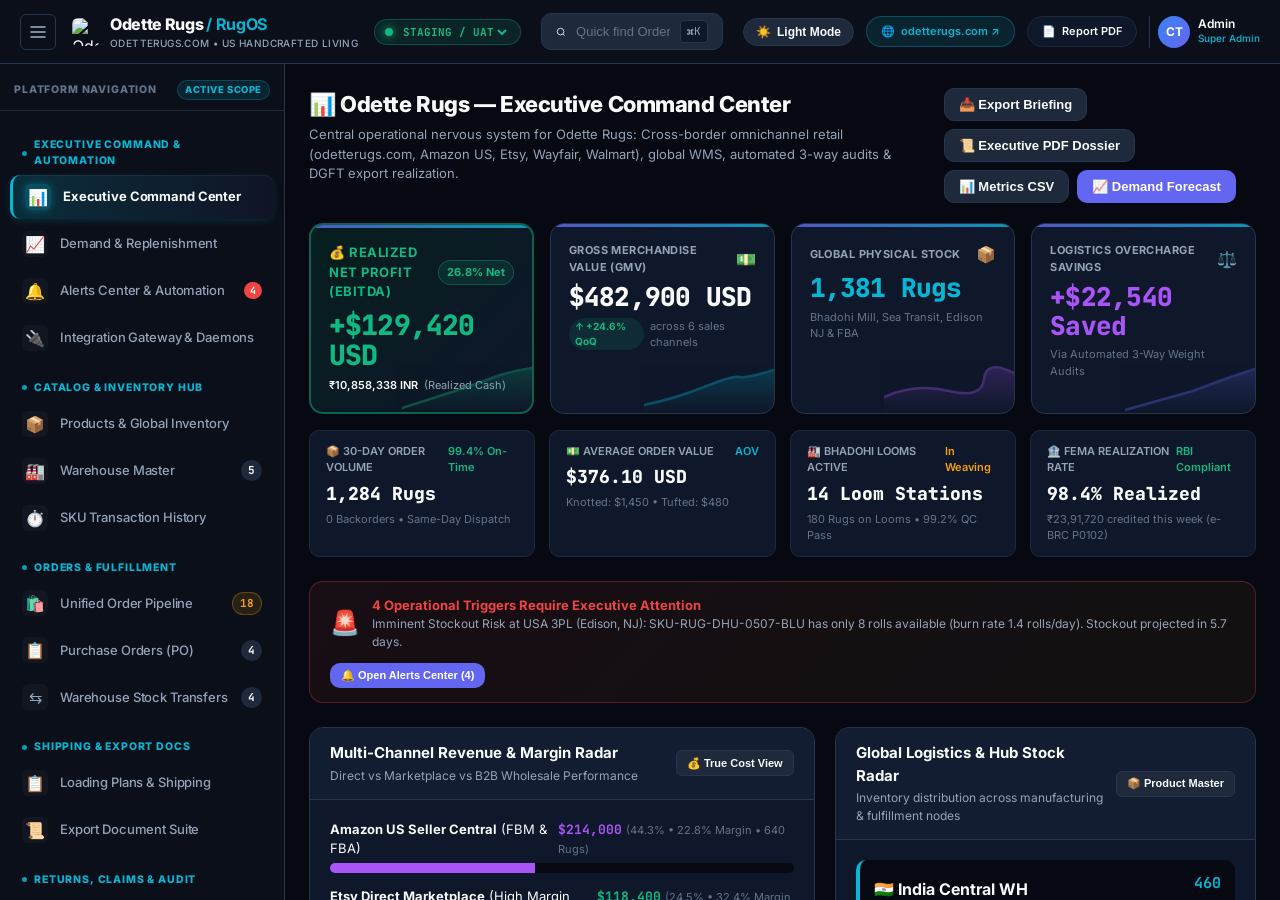
==== commit 7fff663b: "update" ====
--- a/wireframe/index.html
+++ b/wireframe/index.html
@@ -118,10 +118,10 @@
       -->
 
       <div class="user-avatar-pill" onclick="openUserProfile()" style="cursor: pointer;"
-        title="Open Ctas Admin Profile, Permissions & Security">
+        title="Open Admin Profile, Permissions & Security">
         <div class="avatar">CT</div>
         <div class="user-info">
-          <span class="user-name">Ctas Admin</span>
+          <span class="user-name">Admin</span>
           <span class="user-role-display" id="userRoleTag">Management</span>
         </div>
       </div>
@@ -242,10 +242,10 @@
           <span class="nav-text">System Logs & Audit Trail</span>
           <span class="nav-pill status-cyan" id="logsCountPill" style="background: rgba(6, 182, 212, 0.2); color: var(--brand-cyan); font-size: 10px; padding: 1px 6px; border-radius: 10px; margin-left: auto;">Live</span>
         </a>
-        <a href="#mod8-sow" class="nav-item" data-module="mod8-sow">
+        <!-- <a href="#mod8-sow" class="nav-item" data-module="mod8-sow">
           <span class="nav-icon">⚙️</span>
           <span class="nav-text">System Configuration & SOW</span>
-        </a>
+        </a> -->
       </nav>
     </aside>
 
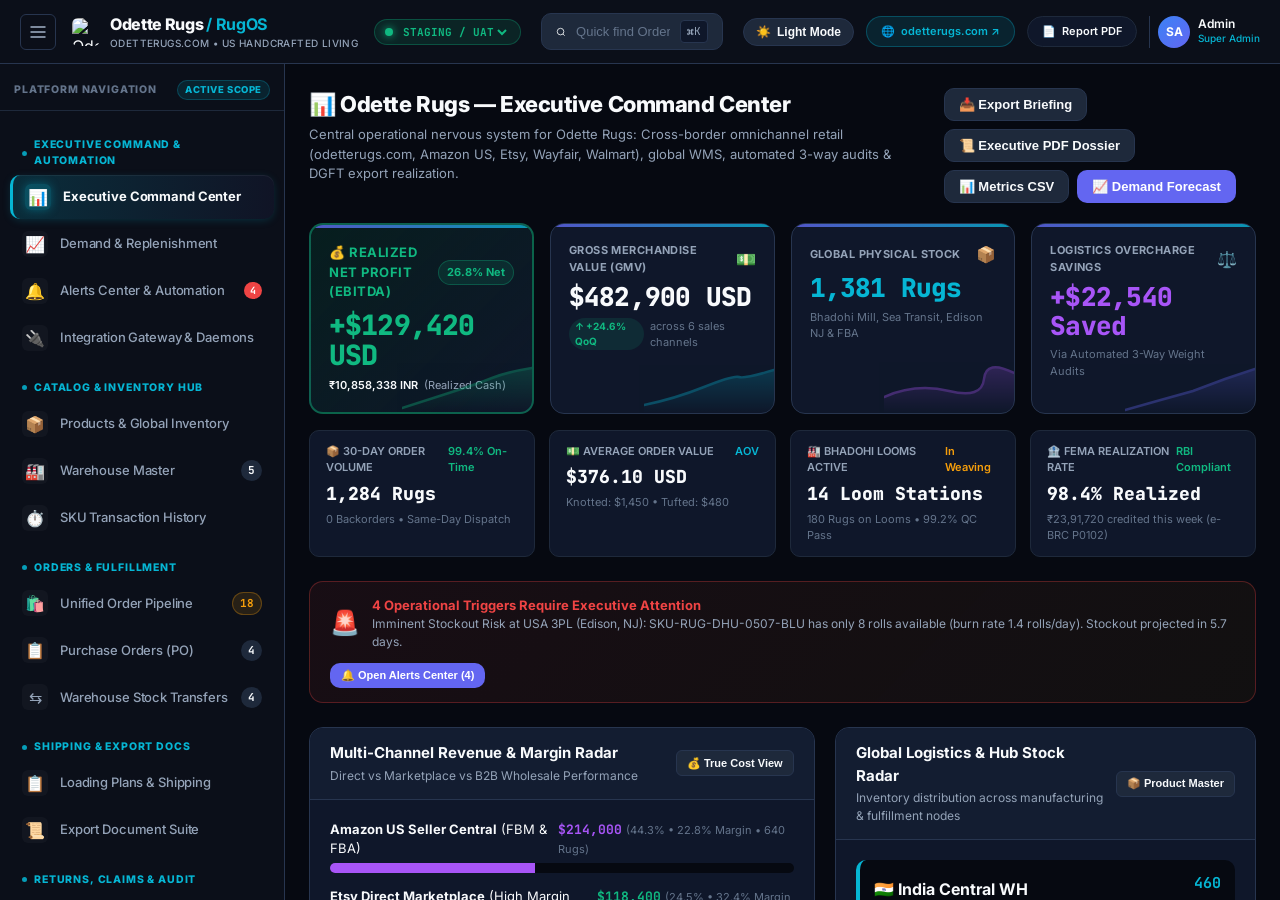
==== commit 39d5a3b5: "update" ====
--- a/wireframe/index.html
+++ b/wireframe/index.html
@@ -119,7 +119,7 @@
 
       <div class="user-avatar-pill" onclick="openUserProfile()" style="cursor: pointer;"
         title="Open Admin Profile, Permissions & Security">
-        <div class="avatar">CT</div>
+        <div class="avatar">SA</div>
         <div class="user-info">
           <span class="user-name">Admin</span>
           <span class="user-role-display" id="userRoleTag">Management</span>
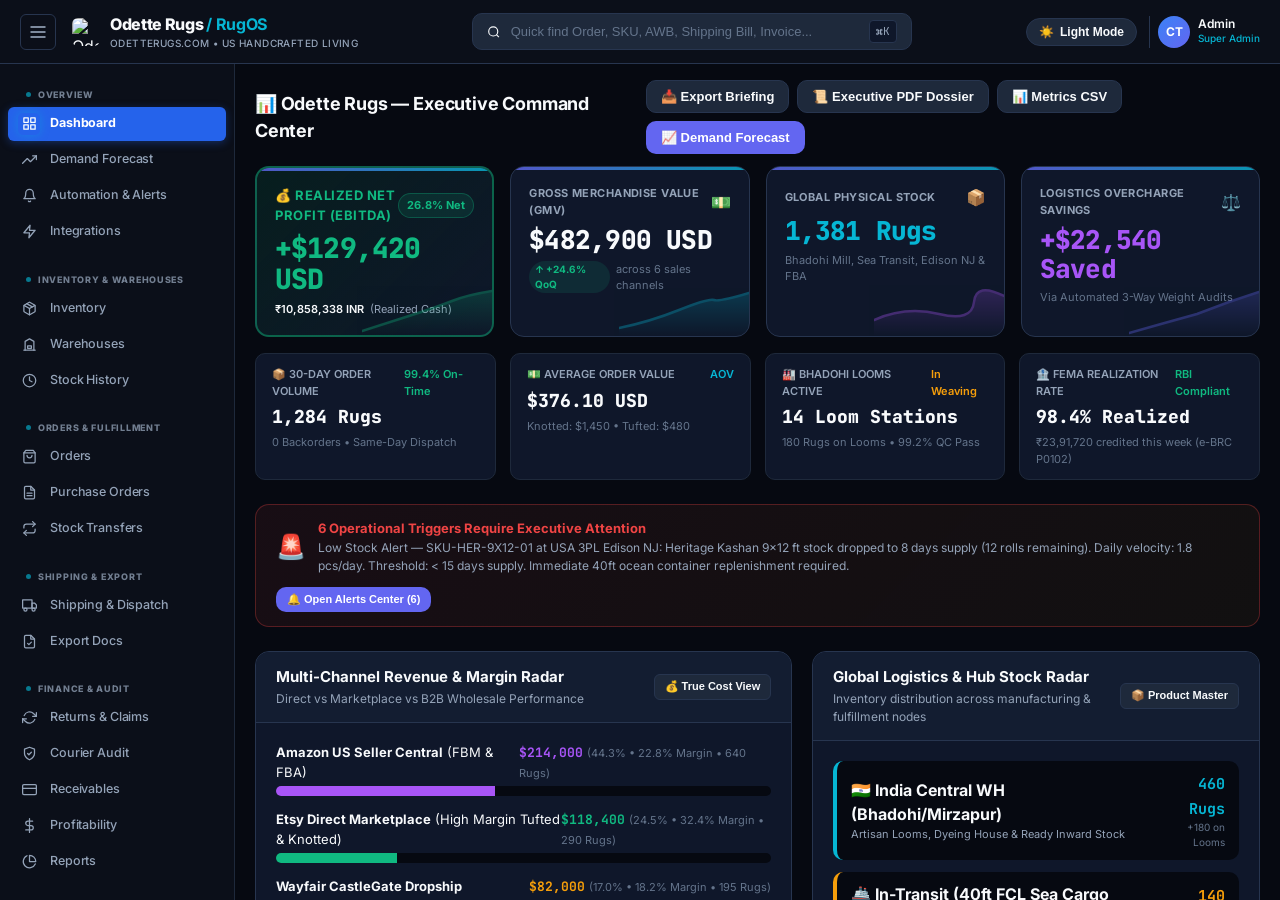
==== commit d40f62d2: "Enhance UI with new styles for segmented filter pills, sidebar navigation, and custom components; im" ====
--- a/wireframe/index.html
+++ b/wireframe/index.html
@@ -5,13 +5,15 @@
   <meta charset="UTF-8">
   <meta name="viewport" content="width=device-width, initial-scale=1.0">
   <title>Odette Rugs — Enterprise Commerce, Export, Warehouse & Finance Platform</title>
-  <link rel="shortcut icon" type="image/png" href="https://www.odetterugs.com/cdn/shop/files/Odette-Rugs-Fave-IconOdette-Rugs-Fave-Icon_1.png?crop=center&height=32&v=1754630107&width=32">
+  <link rel="shortcut icon" type="image/png"
+    href="https://www.odetterugs.com/cdn/shop/files/Odette-Rugs-Fave-IconOdette-Rugs-Fave-Icon_1.png?crop=center&height=32&v=1754630107&width=32">
   <link rel="preconnect" href="https://fonts.googleapis.com">
   <link rel="preconnect" href="https://fonts.gstatic.com" crossorigin>
   <link
     href="https://fonts.googleapis.com/css2?family=Inter:wght@300;400;500;600;700;800&family=JetBrains+Mono:wght@400;500;600&display=swap"
     rel="stylesheet">
   <link rel="stylesheet" href="styles.css">
+  <script src="https://cdn.jsdelivr.net/npm/chart.js"></script>
 </head>
 
 <body class="theme-dark">
@@ -27,21 +29,16 @@
       </button>
       <div class="brand-badge" onclick="switchView('mod8')">
         <div class="brand-logo">
-          <img src="https://www.odetterugs.com/cdn/shop/files/Odette-Rugs-Fave-IconOdette-Rugs-Fave-Icon_1.png?crop=center&height=32&v=1754630107&width=32" alt="Odette Rugs" style="width: 28px; height: 28px; border-radius: 6px; object-fit: contain;">
+          <img
+            src="https://www.odetterugs.com/cdn/shop/files/Odette-Rugs-Fave-IconOdette-Rugs-Fave-Icon_1.png?crop=center&height=32&v=1754630107&width=32"
+            alt="Odette Rugs" style="width: 28px; height: 28px; border-radius: 6px; object-fit: contain;">
           <div class="brand-titles">
             <span class="brand-name">Odette Rugs <span class="brand-accent">/ RugOS</span></span>
             <span class="brand-sub">odetterugs.com • US Handcrafted Living</span>
           </div>
         </div>
       </div>
-      <div class="env-pill-badge" id="envBadge">
-        <span class="pulse-dot"></span>
-        <select id="envSelector" class="env-select">
-          <option value="prod">PRODUCTION</option>
-          <option value="staging" selected>STAGING / UAT</option>
-          <option value="dev">DEV</option>
-        </select>
-      </div>
+
     </div>
 
     <div class="header-center">
@@ -56,70 +53,15 @@
     </div>
 
     <div class="header-right">
-      <!-- Warehouse Switcher (Temporarily Commented as requested)
-      <div class="header-control-pill" title="Filter Inventory & Orders by Facility">
-        <span style="font-size: 13px;">🌐</span>
-        <select id="warehouseSwitcher" class="env-select" onchange="changeWarehouseFilter(this.value)">
-          <option value="all" selected>All Hubs (Global)</option>
-          <option value="india">🇮🇳 India (Bhadohi/ICD)</option>
-          <option value="usa">🇺🇸 USA 3PL (Edison/FBA)</option>
-        </select>
-      </div>
-      -->
-
-      <!-- Role-Based View Switcher (Temporarily Commented as requested)
-      <div class="header-control-pill" title="Switch Role Operational View">
-        <span style="font-size: 13px;">👔</span>
-        <select id="roleSwitcher" class="env-select" onchange="switchActiveRole(this.value)">
-          <option value="Management" selected>Management</option>
-          <option value="India Warehouse">India Warehouse</option>
-          <option value="USA Warehouse">USA Warehouse</option>
-          <option value="Accounts">Accounts & Finance</option>
-          <option value="Sales">Sales & Commerce</option>
-          <option value="Logistics">Logistics & Shipping</option>
-          <option value="Auditor">Auditor (Compliance)</option>
-        </select>
-      </div>
-      -->
-
       <!-- Theme Switcher (Black & White) -->
       <button class="theme-toggle-btn" id="themeToggleBtn" title="Toggle Black / White Theme">
         <span id="themeIcon">☀️</span>
         <span id="themeLabel">Light Mode</span>
       </button>
 
-      <!-- Live Storefront Link -->
-      <a href="https://www.odetterugs.com" target="_blank" class="header-action-pill" style="display: flex; align-items: center; gap: 6px; text-decoration: none; color: var(--brand-cyan); background: rgba(6, 182, 212, 0.12); border: 1px solid rgba(6, 182, 212, 0.3); padding: 6px 14px; border-radius: 20px; font-size: 11px; font-weight: 600; cursor: pointer;" title="Visit Live E-Commerce Storefront: odetterugs.com">
-        <span>🌐</span>
-        <span>odetterugs.com ↗</span>
-      </a>
-
-      <!-- Architecture Report PDF Download -->
-      <a href="../RugOS_Modules_1_to_8_Executive_Report.pdf" target="_blank" class="header-action-pill" style="display: flex; align-items: center; gap: 6px; text-decoration: none; color: var(--text-main); background: var(--bg-card); border: 1px solid var(--border-subtle); padding: 6px 14px; border-radius: 20px; font-size: 11px; font-weight: 600; cursor: pointer;" title="Download Official Modules 1 to 8 Architecture & Interconnection PDF Report">
-        <span>📄</span>
-        <span>Report PDF</span>
-      </a>
-
-      <!-- Blueprint Mode Toggle (Temporarily Commented as requested)
-      <div class="wireframe-mode-toggle" title="Toggle SOW Wireframe Blueprint Specifications & Acceptance Criteria">
-        <span class="mode-label">Blueprint Spec Mode</span>
-        <label class="switch">
-          <input type="checkbox" id="blueprintToggle">
-          <span class="slider round"></span>
-        </label>
-      </div>
-      -->
-
-      <!-- Notification Bell (Temporarily Commented as requested)
-      <button class="header-action-btn" id="notifBtn" title="Operational Alerts">
-        <svg width="18" height="18" viewBox="0 0 24 24" fill="none" stroke="currentColor" stroke-width="2"><path d="M18 8A6 6 0 0 0 6 8c0 7-3 9-3 9h18s-3-2-3-9"></path><path d="M13.73 21a2 2 0 0 1-3.46 0"></path></svg>
-        <span class="badge-count" id="alertCountBadge">4</span>
-      </button>
-      -->
-
       <div class="user-avatar-pill" onclick="openUserProfile()" style="cursor: pointer;"
-        title="Open Admin Profile, Permissions & Security">
-        <div class="avatar">SA</div>
+        title="Open Admin Profile">
+        <div class="avatar">CT</div>
         <div class="user-info">
           <span class="user-name">Admin</span>
           <span class="user-role-display" id="userRoleTag">Management</span>
@@ -131,121 +73,207 @@
   <div class="app-layout">
     <!-- Sidebar Navigation -->
     <aside class="app-sidebar" id="appSidebar">
-      <div class="sidebar-header-box">
+      <!-- <div class="sidebar-header-box">
         <span class="sidebar-section-title">PLATFORM NAVIGATION</span>
         <span class="sidebar-active-badge">ACTIVE SCOPE</span>
-      </div>
+      </div> -->
       <nav class="sidebar-nav" id="sidebarNav">
-        <!-- 1. Executive Command & Automation -->
-        <div class="nav-module-heading">Executive Command & Automation</div>
+        <!-- Overview -->
+        <div class="nav-module-heading">OVERVIEW</div>
         <a href="#mod8-dash" class="nav-item active" data-module="mod8">
-          <span class="nav-icon">📊</span>
-          <span class="nav-text">Executive Command Center</span>
+          <span class="nav-icon"><svg width="15" height="15" viewBox="0 0 24 24" fill="none" stroke="currentColor"
+              stroke-width="2" stroke-linecap="round" stroke-linejoin="round">
+              <rect x="3" y="3" width="7" height="7"></rect>
+              <rect x="14" y="3" width="7" height="7"></rect>
+              <rect x="14" y="14" width="7" height="7"></rect>
+              <rect x="3" y="14" width="7" height="7"></rect>
+            </svg></span>
+          <span class="nav-text">Dashboard</span>
         </a>
         <a href="#mod8-forecast" class="nav-item" data-module="mod8-forecast">
-          <span class="nav-icon">📈</span>
-          <span class="nav-text">Demand & Replenishment</span>
+          <span class="nav-icon"><svg width="15" height="15" viewBox="0 0 24 24" fill="none" stroke="currentColor"
+              stroke-width="2" stroke-linecap="round" stroke-linejoin="round">
+              <polyline points="23 6 13.5 15.5 8.5 10.5 1 18"></polyline>
+              <polyline points="17 6 23 6 23 12"></polyline>
+            </svg></span>
+          <span class="nav-text">Demand Forecast</span>
         </a>
         <a href="#mod8-automation" class="nav-item" data-module="mod8-auto">
-          <span class="nav-icon">🔔</span>
-          <span class="nav-text">Alerts Center & Automation</span>
-          <span class="nav-pill" id="alertsCountPill" style="background: var(--danger); color: #fff; font-size: 10px; padding: 1px 6px; border-radius: 10px; margin-left: auto;">4</span>
+          <span class="nav-icon"><svg width="15" height="15" viewBox="0 0 24 24" fill="none" stroke="currentColor"
+              stroke-width="2" stroke-linecap="round" stroke-linejoin="round">
+              <path d="M18 8A6 6 0 0 0 6 8c0 7-3 9-3 9h18s-3-2-3-9"></path>
+              <path d="M13.73 21a2 2 0 0 1-3.46 0"></path>
+            </svg></span>
+          <span class="nav-text">Automation & Alerts</span>
         </a>
         <a href="#mod8-integrations" class="nav-item" data-module="mod8-integ">
-          <span class="nav-icon">🔌</span>
-          <span class="nav-text">Integration Gateway & Daemons</span>
-        </a>
-
-        <!-- 2. Products & Global Inventory Hub -->
-        <div class="nav-module-heading">Catalog & Inventory Hub</div>
+          <span class="nav-icon"><svg width="15" height="15" viewBox="0 0 24 24" fill="none" stroke="currentColor"
+              stroke-width="2" stroke-linecap="round" stroke-linejoin="round">
+              <polygon points="13 2 3 14 12 14 11 22 21 10 12 10 13 2"></polygon>
+            </svg></span>
+          <span class="nav-text">Integrations</span>
+        </a>
+
+        <!-- Inventory & Warehouses -->
+        <div class="nav-module-heading">INVENTORY & WAREHOUSES</div>
         <a href="#mod2-products" class="nav-item" data-module="mod2-prod">
-          <span class="nav-icon">📦</span>
-          <span class="nav-text">Products & Global Inventory</span>
+          <span class="nav-icon"><svg width="15" height="15" viewBox="0 0 24 24" fill="none" stroke="currentColor"
+              stroke-width="2" stroke-linecap="round" stroke-linejoin="round">
+              <line x1="16.5" y1="9.4" x2="7.5" y2="4.21"></line>
+              <path
+                d="M21 16V8a2 2 0 0 0-1-1.73l-7-4a2 2 0 0 0-2 0l-7 4A2 2 0 0 0 3 8v8a2 2 0 0 0 1 1.73l7 4a2 2 0 0 0 2 0l7-4A2 2 0 0 0 21 16z">
+              </path>
+              <polyline points="3.27 6.96 12 12.01 20.73 6.96"></polyline>
+              <line x1="12" y1="22.08" x2="12" y2="12"></line>
+            </svg></span>
+          <span class="nav-text">Inventory</span>
         </a>
         <a href="#mod2-warehouse" class="nav-item" data-module="mod2-wh">
-          <span class="nav-icon">🏭</span>
-          <span class="nav-text">Warehouse Master</span>
-          <span class="nav-pill" id="whCountPill">5</span>
+          <span class="nav-icon"><svg width="15" height="15" viewBox="0 0 24 24" fill="none" stroke="currentColor"
+              stroke-width="2" stroke-linecap="round" stroke-linejoin="round">
+              <path d="M3 21h18"></path>
+              <path d="M5 21V7l7-4 7 4v14"></path>
+              <path d="M9 18h6v-4H9z"></path>
+            </svg></span>
+          <span class="nav-text">Warehouses</span>
         </a>
         <a href="#mod2-history" class="nav-item" data-module="mod2-hist">
-          <span class="nav-icon">⏱️</span>
-          <span class="nav-text">SKU Transaction History</span>
-        </a>
-
-        <!-- 3. Orders & Production Pipeline -->
-        <div class="nav-module-heading">Orders & Fulfillment</div>
+          <span class="nav-icon"><svg width="15" height="15" viewBox="0 0 24 24" fill="none" stroke="currentColor"
+              stroke-width="2" stroke-linecap="round" stroke-linejoin="round">
+              <circle cx="12" cy="12" r="10"></circle>
+              <polyline points="12 6 12 12 16 14"></polyline>
+            </svg></span>
+          <span class="nav-text">Stock History</span>
+        </a>
+
+        <!-- Orders & Fulfillment -->
+        <div class="nav-module-heading">ORDERS & FULFILLMENT</div>
         <a href="#mod3-orders" class="nav-item" data-module="mod3">
-          <span class="nav-icon">🛍️</span>
-          <span class="nav-text">Unified Order Pipeline</span>
-          <span class="nav-pill status-amber" id="pendingOrdersPill">18</span>
+          <span class="nav-icon"><svg width="15" height="15" viewBox="0 0 24 24" fill="none" stroke="currentColor"
+              stroke-width="2" stroke-linecap="round" stroke-linejoin="round">
+              <path d="M6 2L3 6v14a2 2 0 0 0 2 2h14a2 2 0 0 0 2-2V6l-3-4z"></path>
+              <line x1="3" y1="6" x2="21" y2="6"></line>
+              <path d="M16 10a4 4 0 0 1-8 0"></path>
+            </svg></span>
+          <span class="nav-text">Orders</span>
         </a>
         <a href="#mod4-po" class="nav-item" data-module="mod4-po">
-          <span class="nav-icon">📋</span>
-          <span class="nav-text">Purchase Orders (PO)</span>
-          <span class="nav-pill" id="poCountPill">4</span>
+          <span class="nav-icon"><svg width="15" height="15" viewBox="0 0 24 24" fill="none" stroke="currentColor"
+              stroke-width="2" stroke-linecap="round" stroke-linejoin="round">
+              <path d="M14 2H6a2 2 0 0 0-2 2v16a2 2 0 0 0 2 2h12a2 2 0 0 0 2-2V8z"></path>
+              <polyline points="14 2 14 8 20 8"></polyline>
+              <line x1="16" y1="13" x2="8" y2="13"></line>
+              <line x1="16" y1="17" x2="8" y2="17"></line>
+            </svg></span>
+          <span class="nav-text">Purchase Orders</span>
         </a>
         <a href="#mod4-transfer" class="nav-item" data-module="mod4-transfer">
-          <span class="nav-icon">⇆</span>
-          <span class="nav-text">Warehouse Stock Transfers</span>
-          <span class="nav-pill status-cyan" id="transferCountPill">4</span>
-        </a>
-
-        <!-- 4. Shipping & Export Compliance -->
-        <div class="nav-module-heading">Shipping & Export Docs</div>
+          <span class="nav-icon"><svg width="15" height="15" viewBox="0 0 24 24" fill="none" stroke="currentColor"
+              stroke-width="2" stroke-linecap="round" stroke-linejoin="round">
+              <polyline points="17 1 21 5 17 9"></polyline>
+              <path d="M3 11V9a4 4 0 0 1 4-4h14"></path>
+              <polyline points="7 23 3 19 7 15"></polyline>
+              <path d="M21 13v2a4 4 0 0 1-4 4H3"></path>
+            </svg></span>
+          <span class="nav-text">Stock Transfers</span>
+        </a>
+
+        <!-- Shipping & Export -->
+        <div class="nav-module-heading">SHIPPING & EXPORT</div>
         <a href="#mod5-shipping" class="nav-item" data-module="mod5-ship">
-          <span class="nav-icon">📋</span>
-          <span class="nav-text">Loading Plans & Shipping</span>
+          <span class="nav-icon"><svg width="15" height="15" viewBox="0 0 24 24" fill="none" stroke="currentColor"
+              stroke-width="2" stroke-linecap="round" stroke-linejoin="round">
+              <rect x="1" y="3" width="15" height="13"></rect>
+              <polygon points="16 8 20 8 23 11 23 16 16 16 16 8"></polygon>
+              <circle cx="5.5" cy="18.5" r="2.5"></circle>
+              <circle cx="18.5" cy="18.5" r="2.5"></circle>
+            </svg></span>
+          <span class="nav-text">Shipping & Dispatch</span>
         </a>
         <a href="#mod5-exportdocs" class="nav-item" data-module="mod5-docs">
-          <span class="nav-icon">📜</span>
-          <span class="nav-text">Export Document Suite</span>
-        </a>
-
-        <!-- 5. Returns, Claims & Finance Audit -->
-        <div class="nav-module-heading">Returns, Claims & Audit</div>
+          <span class="nav-icon"><svg width="15" height="15" viewBox="0 0 24 24" fill="none" stroke="currentColor"
+              stroke-width="2" stroke-linecap="round" stroke-linejoin="round">
+              <path d="M14 2H6a2 2 0 0 0-2 2v16a2 2 0 0 0 2 2h12a2 2 0 0 0 2-2V8z"></path>
+              <polyline points="14 2 14 8 20 8"></polyline>
+              <path d="M9 15l2 2 4-4"></path>
+            </svg></span>
+          <span class="nav-text">Export Docs</span>
+        </a>
+
+        <!-- Finance & Audit -->
+        <div class="nav-module-heading">FINANCE & AUDIT</div>
         <a href="#mod6-returns" class="nav-item" data-module="mod6-ret">
-          <span class="nav-icon">🔄</span>
-          <span class="nav-text">Returns & Damage Claims</span>
-          <span class="nav-pill status-yellow" id="returnsCountPill">5</span>
+          <span class="nav-icon"><svg width="15" height="15" viewBox="0 0 24 24" fill="none" stroke="currentColor"
+              stroke-width="2" stroke-linecap="round" stroke-linejoin="round">
+              <polyline points="23 4 23 10 17 10"></polyline>
+              <polyline points="1 20 1 14 7 14"></polyline>
+              <path d="M3.51 9a9 9 0 0 1 14.85-3.36L23 10M1 14l4.64 4.36A9 9 0 0 0 20.49 15"></path>
+            </svg></span>
+          <span class="nav-text">Returns & Claims</span>
         </a>
         <a href="#mod6-courier-audit" class="nav-item" data-module="mod6-audit">
-          <span class="nav-icon">⚖️</span>
-          <span class="nav-text">Courier Invoice 3-Way Audit</span>
-          <span class="nav-pill status-red" id="auditDisputesPill">2</span>
+          <span class="nav-icon"><svg width="15" height="15" viewBox="0 0 24 24" fill="none" stroke="currentColor"
+              stroke-width="2" stroke-linecap="round" stroke-linejoin="round">
+              <path d="M12 22s8-4 8-10V5l-8-3-8 3v7c0 6 8 10 8 10z"></path>
+              <polyline points="9 12 11 14 15 10"></polyline>
+            </svg></span>
+          <span class="nav-text">Courier Audit</span>
         </a>
         <a href="#mod6-receivables" class="nav-item" data-module="mod6-rec">
-          <span class="nav-icon">🏦</span>
-          <span class="nav-text">B2B Receivables & e-BRC</span>
-          <span class="nav-pill" id="receivablesCountPill">5</span>
-        </a>
-
-        <!-- 6. Finance, Costing & Reports -->
-        <div class="nav-module-heading">Finance & Profitability</div>
+          <span class="nav-icon"><svg width="15" height="15" viewBox="0 0 24 24" fill="none" stroke="currentColor"
+              stroke-width="2" stroke-linecap="round" stroke-linejoin="round">
+              <rect x="1" y="4" width="22" height="16" rx="2" ry="2"></rect>
+              <line x1="1" y1="10" x2="23" y2="10"></line>
+            </svg></span>
+          <span class="nav-text">Receivables</span>
+        </a>
         <a href="#mod7-profitability" class="nav-item" data-module="mod7-cost">
-          <span class="nav-icon">💰</span>
-          <span class="nav-text">True Cost & Unit Profitability</span>
+          <span class="nav-icon"><svg width="15" height="15" viewBox="0 0 24 24" fill="none" stroke="currentColor"
+              stroke-width="2" stroke-linecap="round" stroke-linejoin="round">
+              <line x1="12" y1="1" x2="12" y2="23"></line>
+              <path d="M17 5H9.5a3.5 3.5 0 0 0 0 7h5a3.5 3.5 0 0 1 0 7H6"></path>
+            </svg></span>
+          <span class="nav-text">Profitability</span>
         </a>
         <a href="#mod7-reports" class="nav-item" data-module="mod7-rep">
-          <span class="nav-icon">📊</span>
-          <span class="nav-text">Financial & Ops Reports Hub</span>
-          <span class="nav-pill" id="reportsCountPill">6</span>
-        </a>
-
-        <!-- 7. Administration & System Config (Enterprise Bottom Placement) -->
-        <div class="nav-module-heading">System & Administration</div>
+          <span class="nav-icon"><svg width="15" height="15" viewBox="0 0 24 24" fill="none" stroke="currentColor"
+              stroke-width="2" stroke-linecap="round" stroke-linejoin="round">
+              <path d="M21.21 15.89A10 10 0 1 1 8 2.83"></path>
+              <path d="M22 12A10 10 0 0 0 12 2v10z"></path>
+            </svg></span>
+          <span class="nav-text">Reports</span>
+        </a>
+
+        <!-- Administration -->
+        <div class="nav-module-heading">ADMINISTRATION</div>
         <a href="#mod2-rbac" class="nav-item" data-module="mod2-rbac">
-          <span class="nav-icon">👥</span>
-          <span class="nav-text">User List & RBAC Matrix</span>
+          <span class="nav-icon"><svg width="15" height="15" viewBox="0 0 24 24" fill="none" stroke="currentColor"
+              stroke-width="2" stroke-linecap="round" stroke-linejoin="round">
+              <path d="M17 21v-2a4 4 0 0 0-4-4H5a4 4 0 0 0-4 4v2"></path>
+              <circle cx="9" cy="7" r="4"></circle>
+              <path d="M23 21v-2a4 4 0 0 0-3-3.87"></path>
+              <path d="M16 3.13a4 4 0 0 1 0 7.75"></path>
+            </svg></span>
+          <span class="nav-text">Users & RBAC</span>
         </a>
         <a href="#admin-logs" class="nav-item" data-module="admin-logs">
-          <span class="nav-icon">📜</span>
-          <span class="nav-text">System Logs & Audit Trail</span>
-          <span class="nav-pill status-cyan" id="logsCountPill" style="background: rgba(6, 182, 212, 0.2); color: var(--brand-cyan); font-size: 10px; padding: 1px 6px; border-radius: 10px; margin-left: auto;">Live</span>
-        </a>
-        <!-- <a href="#mod8-sow" class="nav-item" data-module="mod8-sow">
-          <span class="nav-icon">⚙️</span>
-          <span class="nav-text">System Configuration & SOW</span>
-        </a> -->
+          <span class="nav-icon"><svg width="15" height="15" viewBox="0 0 24 24" fill="none" stroke="currentColor"
+              stroke-width="2" stroke-linecap="round" stroke-linejoin="round">
+              <polyline points="4 17 10 11 4 5"></polyline>
+              <line x1="12" y1="19" x2="20" y2="19"></line>
+            </svg></span>
+          <span class="nav-text">System Logs</span>
+        </a>
+        <a href="#mod8-sow" class="nav-item" data-module="mod8-sow">
+          <span class="nav-icon"><svg width="15" height="15" viewBox="0 0 24 24" fill="none" stroke="currentColor"
+              stroke-width="2" stroke-linecap="round" stroke-linejoin="round">
+              <circle cx="12" cy="12" r="3"></circle>
+              <path
+                d="M19.4 15a1.65 1.65 0 0 0 .33 1.82l.06.06a2 2 0 0 1 0 2.83 2 2 0 0 1-2.83 0l-.06-.06a1.65 1.65 0 0 0-1.82-.33 1.65 1.65 0 0 0-1 1.51V21a2 2 0 0 1-2 2 2 2 0 0 1-2-2v-.09A1.65 1.65 0 0 0 9 19.4a1.65 1.65 0 0 0-1.82.33l-.06.06a2 2 0 0 1-2.83 0 2 2 0 0 1 0-2.83l.06-.06a1.65 1.65 0 0 0 .33-1.82 1.65 1.65 0 0 0-1.51-1H3a2 2 0 0 1-2-2 2 2 0 0 1 2-2h.09A1.65 1.65 0 0 0 4.6 9a1.65 1.65 0 0 0-.33-1.82l-.06-.06a2 2 0 0 1 0-2.83 2 2 0 0 1 2.83 0l.06.06a1.65 1.65 0 0 0 1.82.33H9a1.65 1.65 0 0 0 1-1.51V3a2 2 0 0 1 2-2 2 2 0 0 1 2 2v.09a1.65 1.65 0 0 0 1 1.51 1.65 1.65 0 0 0 1.82-.33l.06-.06a2 2 0 0 1 2.83 0 2 2 0 0 1 0 2.83l-.06.06a1.65 1.65 0 0 0-.33 1.82V9a1.65 1.65 0 0 0 1.51 1H21a2 2 0 0 1 2 2 2 2 0 0 1-2 2h-.09a1.65 1.65 0 0 0-1.51 1z">
+              </path>
+            </svg></span>
+          <span class="nav-text">System Config</span>
+        </a>
       </nav>
     </aside>
 
--- a/wireframe/styles.css
+++ b/wireframe/styles.css
@@ -2979,3 +2979,536 @@
   border-color: var(--border-hover);
 }
 
+
+/* Clean Segmented Filter Pills & Tab Bar */
+.status-filter-pills {
+  display: flex;
+  align-items: center;
+  gap: 8px;
+  margin-bottom: 16px;
+  overflow-x: auto;
+  padding-bottom: 4px;
+}
+
+.filter-pill-btn {
+  background: var(--bg-card, #1e293b);
+  border: 1px solid var(--border-subtle, #334155);
+  color: var(--text-muted, #94a3b8);
+  padding: 6px 14px;
+  border-radius: 20px;
+  font-size: 12px;
+  font-weight: 500;
+  cursor: pointer;
+  white-space: nowrap;
+  transition: all 0.2s ease;
+  display: inline-flex;
+  align-items: center;
+  gap: 6px;
+}
+
+.filter-pill-btn:hover {
+  border-color: var(--brand-cyan, #06b6d4);
+  color: var(--text-main, #f8fafc);
+  background: var(--bg-elevated, #334155);
+}
+
+.filter-pill-btn.active {
+  background: rgba(6, 182, 212, 0.15);
+  border-color: var(--brand-cyan, #06b6d4);
+  color: var(--brand-cyan, #06b6d4);
+  font-weight: 600;
+  box-shadow: 0 0 10px rgba(6, 182, 212, 0.15);
+}
+
+/* Redesigned Compact & Zero-Scroll Sidebar Navigation */
+.app-sidebar {
+  width: 240px !important;
+}
+
+.sidebar-header-box {
+  padding: 10px 14px 8px 14px !important;
+  margin-bottom: 2px !important;
+}
+
+.sidebar-nav {
+  padding: 0 8px 10px 8px !important;
+}
+
+.nav-module-heading {
+  font-size: 9px !important;
+  font-weight: 800 !important;
+  color: var(--text-muted, #94a3b8) !important;
+  letter-spacing: 0.08em !important;
+  text-transform: uppercase !important;
+  margin: 8px 0 2px 4px !important;
+  padding-bottom: 2px !important;
+  border-bottom: 1px solid rgba(255, 255, 255, 0.05) !important;
+  opacity: 0.8;
+}
+
+.nav-item {
+  display: flex !important;
+  align-items: center !important;
+  gap: 8px !important;
+  padding: 5px 8px !important;
+  border-radius: 6px !important;
+  color: var(--text-muted, #cbd5e1) !important;
+  text-decoration: none !important;
+  font-size: 12px !important;
+  font-weight: 500 !important;
+  margin-bottom: 1px !important;
+  transition: all 0.15s ease !important;
+}
+
+.nav-icon {
+  font-size: 13px !important;
+  width: 22px !important;
+  height: 22px !important;
+  border-radius: 4px !important;
+  display: flex !important;
+  align-items: center !important;
+  justify-content: center !important;
+}
+
+.nav-text {
+  font-size: 12px !important;
+  font-weight: 500 !important;
+}
+
+.nav-item.active .nav-text {
+  font-weight: 700 !important;
+  color: #ffffff !important;
+}
+
+/* ==========================================================================
+   STUNNING ENTERPRISE SIDEBAR NAVIGATION REDESIGN
+   ========================================================================== */
+
+.app-sidebar {
+  width: 235px !important;
+  background-color: var(--bg-sidebar, #0f172a) !important;
+  border-right: 1px solid var(--border-subtle, rgba(255, 255, 255, 0.08)) !important;
+}
+
+.sidebar-header-box {
+  padding: 12px 14px 8px 14px !important;
+  border-bottom: 1px solid var(--border-subtle, rgba(255, 255, 255, 0.06)) !important;
+  margin-bottom: 4px !important;
+  display: flex !important;
+  align-items: center !important;
+  justify-content: space-between !important;
+}
+
+.sidebar-section-title {
+  font-size: 10px !important;
+  font-weight: 800 !important;
+  color: var(--text-muted, #94a3b8) !important;
+  letter-spacing: 0.08em !important;
+  text-transform: uppercase !important;
+}
+
+.sidebar-nav {
+  padding: 0 8px 12px 8px !important;
+}
+
+.nav-module-heading {
+  font-size: 9px !important;
+  font-weight: 800 !important;
+  color: var(--text-muted, #64748b) !important;
+  letter-spacing: 0.08em !important;
+  text-transform: uppercase !important;
+  margin: 10px 0 3px 6px !important;
+  padding-bottom: 2px !important;
+  border: none !important;
+  opacity: 0.75;
+}
+
+.nav-item {
+  display: flex !important;
+  align-items: center !important;
+  gap: 10px !important;
+  padding: 6px 10px !important;
+  border-radius: 6px !important;
+  color: var(--text-muted, #cbd5e1) !important;
+  text-decoration: none !important;
+  font-size: 12.5px !important;
+  font-weight: 500 !important;
+  margin-bottom: 2px !important;
+  transition: all 0.15s ease !important;
+  border-left: none !important;
+}
+
+.nav-item:hover:not(.active) {
+  background: rgba(255, 255, 255, 0.05) !important;
+  color: #ffffff !important;
+  transform: translateX(2px) !important;
+}
+
+.nav-item.active {
+  background: rgba(6, 182, 212, 0.14) !important;
+  color: var(--brand-cyan, #06b6d4) !important;
+  font-weight: 600 !important;
+  border-left: none !important;
+  box-shadow: none !important;
+}
+
+.nav-icon {
+  font-size: 14px !important;
+  width: 22px !important;
+  height: 22px !important;
+  border-radius: 5px !important;
+  display: flex !important;
+  align-items: center !important;
+  justify-content: center !important;
+  background: transparent !important;
+  color: var(--text-muted, #94a3b8) !important;
+  transition: all 0.15s ease !important;
+}
+
+.nav-item:hover .nav-icon {
+  color: #ffffff !important;
+}
+
+.nav-item.active .nav-icon {
+  color: var(--brand-cyan, #06b6d4) !important;
+  background: rgba(6, 182, 212, 0.12) !important;
+}
+
+.nav-text {
+  font-size: 12.5px !important;
+  letter-spacing: -0.01em !important;
+}
+
+/* HIGH CONTRAST READABILITY FIX FOR ACTIVE TABS & BUTTONS */
+.nav-item.active {
+  background: #2563eb !important;
+  color: #ffffff !important;
+  font-weight: 700 !important;
+  box-shadow: 0 2px 8px rgba(37, 99, 235, 0.4) !important;
+}
+
+.nav-item.active .nav-icon {
+  color: #ffffff !important;
+  background: transparent !important;
+}
+
+.nav-item.active .nav-text {
+  color: #ffffff !important;
+  font-weight: 700 !important;
+}
+
+.filter-pill-btn.active, .step-tab-btn.active, .cat-chip.active, .flow-pill.active, .doc-tile.active, .wh-hub-card.active {
+  background: #0284c7 !important;
+  border-color: #0284c7 !important;
+  color: #ffffff !important;
+  font-weight: 700 !important;
+  box-shadow: 0 2px 8px rgba(2, 132, 199, 0.35) !important;
+}
+
+.filter-pill-btn.active *, .step-tab-btn.active *, .cat-chip.active *, .flow-pill.active *, .doc-tile.active *, .wh-hub-card.active * {
+  color: #ffffff !important;
+}
+
+/* Custom UI Component Styles */
+.step-tab-btn {
+  background: var(--bg-surface, #1e293b);
+  border: 1px solid var(--border-subtle, #334155);
+  color: var(--text-muted, #94a3b8);
+  padding: 6px 12px;
+  border-radius: 6px;
+  font-size: 12px;
+  font-weight: 500;
+  cursor: pointer;
+  display: flex;
+  align-items: center;
+  gap: 6px;
+  transition: all 0.2s ease;
+}
+
+.step-num {
+  background: rgba(255, 255, 255, 0.15);
+  color: inherit;
+  padding: 1px 6px;
+  border-radius: 4px;
+  font-size: 10px;
+  font-weight: 700;
+}
+
+.step-arrow {
+  color: var(--text-dim, #64748b);
+  font-size: 12px;
+  display: flex;
+  align-items: center;
+}
+
+.cat-chip, .flow-pill {
+  background: var(--bg-surface, #1e293b);
+  border: 1px solid var(--border-subtle, #334155);
+  color: var(--text-muted, #94a3b8);
+  padding: 5px 12px;
+  border-radius: 20px;
+  font-size: 12px;
+  font-weight: 500;
+  cursor: pointer;
+  white-space: nowrap;
+  transition: all 0.2s ease;
+}
+
+/* ==========================================================================
+   THEME-AWARE HOVER & ACTIVE ACCESSIBILITY FIX (LIGHT & DARK MODE)
+   ========================================================================== */
+
+/* Dark Mode Sidebar Hover & Active */
+body.theme-dark .nav-item {
+  color: #94a3b8 !important;
+}
+
+body.theme-dark .nav-item .nav-icon {
+  color: #94a3b8 !important;
+}
+
+body.theme-dark .nav-item:hover:not(.active) {
+  background: rgba(255, 255, 255, 0.08) !important;
+  color: #f8fafc !important;
+  transform: translateX(2px) !important;
+}
+
+body.theme-dark .nav-item:hover:not(.active) .nav-icon {
+  color: #38bdf8 !important;
+}
+
+body.theme-dark .nav-item:hover:not(.active) .nav-text {
+  color: #f8fafc !important;
+}
+
+/* Light Mode Sidebar Hover & Active */
+body.theme-light .app-sidebar {
+  background-color: #ffffff !important;
+  border-right: 1px solid #e2e8f0 !important;
+}
+
+body.theme-light .sidebar-header-box {
+  border-bottom: 1px solid #e2e8f0 !important;
+}
+
+body.theme-light .sidebar-section-title {
+  color: #64748b !important;
+}
+
+body.theme-light .nav-module-heading {
+  color: #64748b !important;
+}
+
+body.theme-light .nav-item {
+  color: #334155 !important;
+}
+
+body.theme-light .nav-item .nav-icon {
+  color: #64748b !important;
+}
+
+body.theme-light .nav-item .nav-text {
+  color: #334155 !important;
+}
+
+body.theme-light .nav-item:hover:not(.active) {
+  background: #e2e8f0 !important;
+  color: #0f172a !important;
+  transform: translateX(2px) !important;
+}
+
+body.theme-light .nav-item:hover:not(.active) .nav-icon {
+  color: #2563eb !important;
+}
+
+body.theme-light .nav-item:hover:not(.active) .nav-text {
+  color: #0f172a !important;
+}
+
+/* Active State for Both Themes */
+.nav-item.active, body.theme-light .nav-item.active, body.theme-dark .nav-item.active {
+  background: #2563eb !important;
+  color: #ffffff !important;
+  font-weight: 700 !important;
+  box-shadow: 0 2px 8px rgba(37, 99, 235, 0.35) !important;
+}
+
+.nav-item.active .nav-icon, body.theme-light .nav-item.active .nav-icon, body.theme-dark .nav-item.active .nav-icon {
+  color: #ffffff !important;
+  background: transparent !important;
+}
+
+.nav-item.active .nav-text, body.theme-light .nav-item.active .nav-text, body.theme-dark .nav-item.active .nav-text {
+  color: #ffffff !important;
+  font-weight: 700 !important;
+}
+
+/* Filter Pills & Buttons Hover - Light Mode vs Dark Mode */
+body.theme-light .filter-pill-btn:hover,
+body.theme-light .step-tab-btn:hover,
+body.theme-light .cat-chip:hover,
+body.theme-light .flow-pill:hover,
+body.theme-light .doc-tile:hover,
+body.theme-light .wh-hub-card:hover {
+  background: #e2e8f0 !important;
+  color: #0f172a !important;
+  border-color: #2563eb !important;
+}
+
+body.theme-light .filter-pill-btn:hover *,
+body.theme-light .step-tab-btn:hover *,
+body.theme-light .cat-chip:hover *,
+body.theme-light .flow-pill:hover *,
+body.theme-light .doc-tile:hover *,
+body.theme-light .wh-hub-card:hover * {
+  color: #0f172a !important;
+}
+
+body.theme-dark .filter-pill-btn:hover,
+body.theme-dark .step-tab-btn:hover,
+body.theme-dark .cat-chip:hover,
+body.theme-dark .flow-pill:hover,
+body.theme-dark .doc-tile:hover,
+body.theme-dark .wh-hub-card:hover {
+  background: #1e293b !important;
+  color: #f8fafc !important;
+  border-color: #38bdf8 !important;
+}
+
+body.theme-dark .filter-pill-btn:hover *,
+body.theme-dark .step-tab-btn:hover *,
+body.theme-dark .cat-chip:hover *,
+body.theme-dark .flow-pill:hover *,
+body.theme-dark .doc-tile:hover *,
+body.theme-dark .wh-hub-card:hover * {
+  color: #f8fafc !important;
+}
+
+/* Active State for Filter Pills */
+.filter-pill-btn.active, .step-tab-btn.active, .cat-chip.active, .flow-pill.active, .doc-tile.active, .wh-hub-card.active {
+  background: #0284c7 !important;
+  border-color: #0284c7 !important;
+  color: #ffffff !important;
+  font-weight: 700 !important;
+  box-shadow: 0 2px 8px rgba(2, 132, 199, 0.35) !important;
+}
+
+.filter-pill-btn.active *, .step-tab-btn.active *, .cat-chip.active *, .flow-pill.active *, .doc-tile.active *, .wh-hub-card.active * {
+  color: #ffffff !important;
+}
+
+/* ULTRA-CLEAN EASY-TO-USE LAYOUT & TYPOGRAPHY OVERRIDES */
+.view-viewport {
+  padding: 16px 20px !important;
+}
+
+.page-header {
+  display: flex !important;
+  align-items: center !important;
+  justify-content: space-between !important;
+  margin-bottom: 12px !important;
+  gap: 12px !important;
+}
+
+.page-title-wrap h1 {
+  font-size: 18px !important;
+  font-weight: 700 !important;
+  color: var(--text-main) !important;
+  letter-spacing: -0.01em !important;
+}
+
+.page-title-wrap p {
+  display: none !important;
+}
+
+.table-toolbar-box {
+  margin-bottom: 10px !important;
+}
+
+.data-table {
+  width: 100% !important;
+  border-collapse: collapse !important;
+}
+
+.data-table th {
+  padding: 10px 14px !important;
+  font-size: 11px !important;
+  font-weight: 700 !important;
+  text-transform: uppercase !important;
+  letter-spacing: 0.04em !important;
+}
+
+.data-table td {
+  padding: 11px 14px !important;
+  font-size: 12.5px !important;
+  font-weight: 500 !important;
+}
+
+/* LIGHT MODE CLEAN BACKGROUND FIX FOR CHIPS, TABS & BANNERS */
+body.theme-light .catalog-ribbon-bar,
+body.theme-light .pipeline-stepper-container,
+body.theme-light .wh-hub-card,
+body.theme-light .doc-tile,
+body.theme-light .cat-chip,
+body.theme-light .step-tab-btn,
+body.theme-light .flow-pill {
+  background: #f8fafc !important;
+  border: 1px solid #e2e8f0 !important;
+  color: #475569 !important;
+}
+
+body.theme-light .cat-chip:hover:not(.active),
+body.theme-light .step-tab-btn:hover:not(.active),
+body.theme-light .flow-pill:hover:not(.active),
+body.theme-light .doc-tile:hover:not(.active),
+body.theme-light .wh-hub-card:hover:not(.active) {
+  background: #e2e8f0 !important;
+  color: #0f172a !important;
+  border-color: #2563eb !important;
+}
+
+body.theme-light .cat-chip.active,
+body.theme-light .step-tab-btn.active,
+body.theme-light .flow-pill.active,
+body.theme-light .doc-tile.active,
+body.theme-light .wh-hub-card.active {
+  background: #0284c7 !important;
+  border-color: #0284c7 !important;
+  color: #ffffff !important;
+  font-weight: 700 !important;
+  box-shadow: 0 2px 8px rgba(2, 132, 199, 0.35) !important;
+}
+
+body.theme-light .cat-chip.active *,
+body.theme-light .step-tab-btn.active *,
+body.theme-light .flow-pill.active *,
+body.theme-light .doc-tile.active *,
+body.theme-light .wh-hub-card.active * {
+  color: #ffffff !important;
+}
+
+/* 100% FULL-WIDTH EXPANSION FOR TABLES & CONTAINERS */
+.app-main,
+.view-viewport,
+.page-header,
+.pipeline-stepper-container,
+.catalog-ribbon-bar,
+.wh-hub-banner,
+.table-toolbar-box,
+.card,
+.table-responsive,
+.data-table {
+  width: 100% !important;
+  max-width: 100% !important;
+  box-sizing: border-box !important;
+}
+
+.table-responsive {
+  width: 100% !important;
+  overflow-x: auto !important;
+}
+
+.data-table {
+  width: 100% !important;
+  table-layout: auto !important;
+}
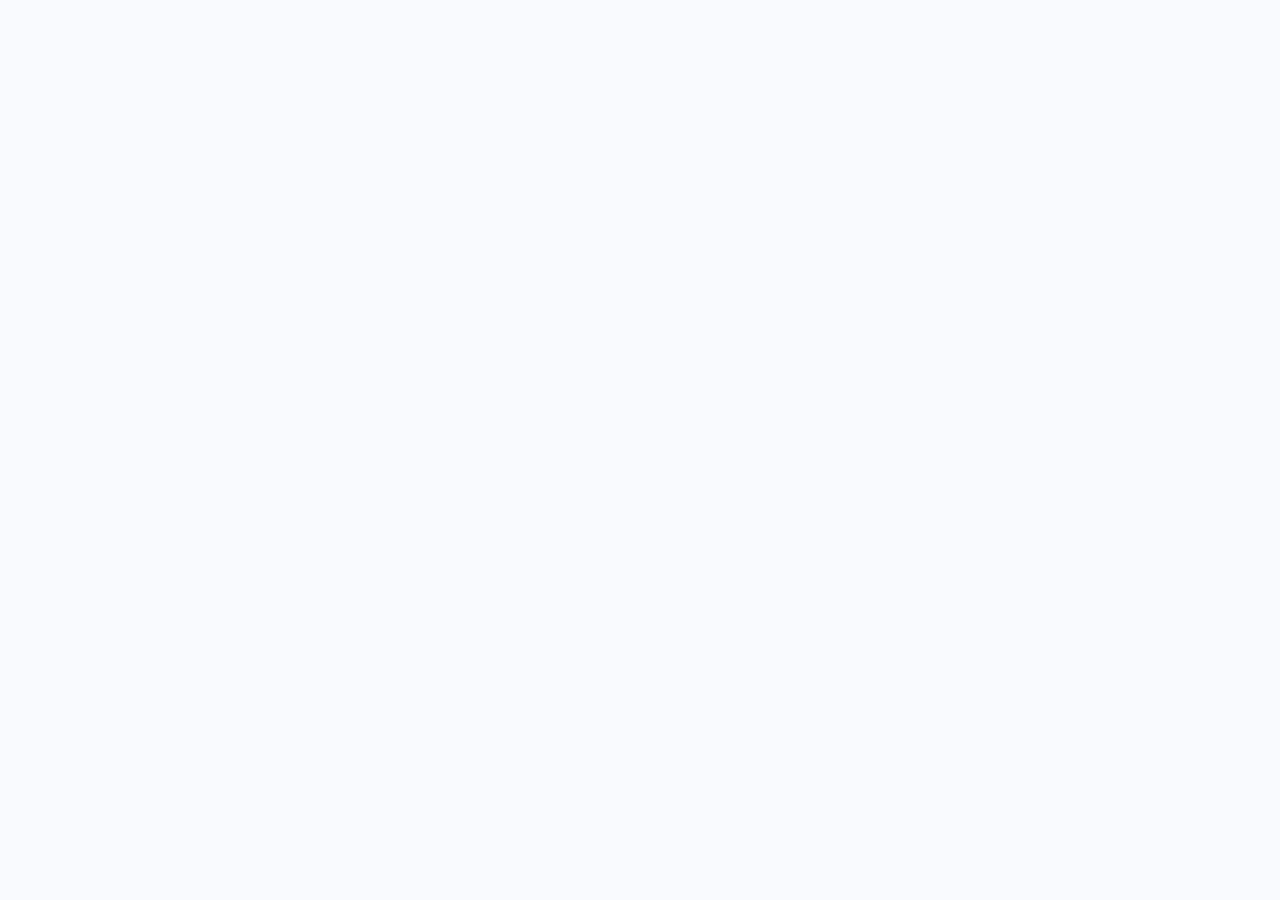
==== commit 59f6bb5a: "update" ====
--- a/wireframe/index.html
+++ b/wireframe/index.html
@@ -3,6 +3,26 @@
 
 <head>
   <meta charset="UTF-8">
+  <script>
+    (function() {
+      try {
+        var t = localStorage.getItem("rugos_theme") || "light";
+        var c = t === "dark" ? "theme-dark" : "theme-light";
+        document.documentElement.className = c;
+        if (document.body) {
+          document.body.className = c;
+        } else {
+          var obs = new MutationObserver(function() {
+            if (document.body) {
+              document.body.className = c;
+              obs.disconnect();
+            }
+          });
+          obs.observe(document.documentElement, { childList: true });
+        }
+      } catch (e) {}
+    })();
+  </script>
   <meta name="viewport" content="width=device-width, initial-scale=1.0">
   <title>Odette Rugs — Enterprise Commerce, Export, Warehouse & Finance Platform</title>
   <link rel="shortcut icon" type="image/png"
@@ -16,7 +36,12 @@
   <script src="https://cdn.jsdelivr.net/npm/chart.js"></script>
 </head>
 
-<body class="theme-dark">
+<body>
+  <!-- Dedicated Full-Screen Login & OTP Screen -->
+  <div class="login-screen-overlay" id="loginScreen">
+    <!-- Rendered dynamically by renderLoginScreen() in app.js -->
+  </div>
+
   <!-- Top Application Header -->
   <header class="app-header" id="appHeader">
     <div class="header-left">
@@ -59,12 +84,38 @@
         <span id="themeLabel">Light Mode</span>
       </button>
 
-      <div class="user-avatar-pill" onclick="openUserProfile()" style="cursor: pointer;"
-        title="Open Admin Profile">
-        <div class="avatar">CT</div>
-        <div class="user-info">
-          <span class="user-name">Admin</span>
-          <span class="user-role-display" id="userRoleTag">Management</span>
+      <div class="user-menu-wrapper" id="userMenuWrapper">
+        <div class="user-avatar-pill" onclick="toggleUserDropdownMenu()" style="cursor: pointer;"
+          title="Account & Security Settings">
+          <div class="avatar" id="headerUserAvatar">CT</div>
+          <div class="user-info">
+            <span class="user-name" id="headerUserName">Ctas Admin</span>
+            <span class="user-role-display" id="userRoleTag">Management</span>
+          </div>
+          <span style="font-size: 10px; color: var(--text-dim); margin-left: 2px;">▾</span>
+        </div>
+
+        <!-- Dropdown Menu -->
+        <div class="user-dropdown-menu" id="userDropdownMenu" style="display: none;">
+          <div class="user-dropdown-header">
+            <div style="font-weight: 700; font-size: 13px; color: var(--text-main);" id="dropdownUserName">Ctas Admin</div>
+            <div style="font-size: 11px; color: var(--text-muted); margin-top: 2px;" id="dropdownUserEmail">admin@odetterugs.com</div>
+            <div style="margin-top: 6px;">
+              <span class="badge badge-primary" id="dropdownUserRole" style="font-size: 10px;">Super Admin</span>
+            </div>
+          </div>
+          <button class="user-dropdown-item" onclick="openUserProfile(); closeUserDropdownMenu();">
+            <span>👤</span>
+            <span>Security & Governance Dossier</span>
+          </button>
+          <button class="user-dropdown-item" onclick="switchView('mod8-sow'); closeUserDropdownMenu();">
+            <span>⚙️</span>
+            <span>System Configuration</span>
+          </button>
+          <button class="user-dropdown-item danger" onclick="logoutUser(); closeUserDropdownMenu();">
+            <span>🚪</span>
+            <span>Sign Out / Lock Session</span>
+          </button>
         </div>
       </div>
     </div>
@@ -73,10 +124,17 @@
   <div class="app-layout">
     <!-- Sidebar Navigation -->
     <aside class="app-sidebar" id="appSidebar">
-      <!-- <div class="sidebar-header-box">
-        <span class="sidebar-section-title">PLATFORM NAVIGATION</span>
-        <span class="sidebar-active-badge">ACTIVE SCOPE</span>
-      </div> -->
+      <!-- Mobile Drawer Header -->
+      <div class="sidebar-mobile-header" id="sidebarMobileHeader">
+        <div class="sidebar-mobile-brand">
+          <img
+            src="https://www.odetterugs.com/cdn/shop/files/Odette-Rugs-Fave-IconOdette-Rugs-Fave-Icon_1.png?crop=center&height=32&v=1754630107&width=32"
+            alt="Odette Rugs" style="width: 24px; height: 24px; border-radius: 4px; object-fit: contain;">
+          <span style="font-weight: 800; font-size: 14px; color: var(--text-main); margin-left: 8px;">Odette Rugs <span style="color: var(--brand-cyan); font-weight: 700;">/ RugOS</span></span>
+        </div>
+        <button class="sidebar-close-btn" id="sidebarCloseBtn" title="Close Sidebar" onclick="toggleMobileSidebar(false)">&times;</button>
+      </div>
+
       <nav class="sidebar-nav" id="sidebarNav">
         <!-- Overview -->
         <div class="nav-module-heading">OVERVIEW</div>
@@ -137,6 +195,15 @@
             </svg></span>
           <span class="nav-text">Warehouses</span>
         </a>
+        <a href="#mod3-wh-analytics" class="nav-item" data-module="mod3-wh-analytics">
+          <span class="nav-icon"><svg width="15" height="15" viewBox="0 0 24 24" fill="none" stroke="currentColor"
+              stroke-width="2" stroke-linecap="round" stroke-linejoin="round">
+              <line x1="18" y1="20" x2="18" y2="10"></line>
+              <line x1="12" y1="20" x2="12" y2="4"></line>
+              <line x1="6" y1="20" x2="6" y2="14"></line>
+            </svg></span>
+          <span class="nav-text">Warehouse Analytics</span>
+        </a>
         <a href="#mod2-history" class="nav-item" data-module="mod2-hist">
           <span class="nav-icon"><svg width="15" height="15" viewBox="0 0 24 24" fill="none" stroke="currentColor"
               stroke-width="2" stroke-linecap="round" stroke-linejoin="round">
@@ -245,7 +312,21 @@
         </a>
 
         <!-- Administration -->
-        <div class="nav-module-heading">ADMINISTRATION</div>
+        <div class="nav-module-heading">ADMINISTRATION & MASTERS</div>
+        <a href="#admin-company" class="nav-item" data-module="admin-company">
+          <span class="nav-icon"><svg width="15" height="15" viewBox="0 0 24 24" fill="none" stroke="currentColor"
+              stroke-width="2" stroke-linecap="round" stroke-linejoin="round">
+              <path d="M3 21h18"></path>
+              <path d="M9 8h1"></path>
+              <path d="M9 12h1"></path>
+              <path d="M9 16h1"></path>
+              <path d="M14 8h1"></path>
+              <path d="M14 12h1"></path>
+              <path d="M14 16h1"></path>
+              <path d="M5 21V5a2 2 0 0 1 2-2h10a2 2 0 0 1 2 2v16"></path>
+            </svg></span>
+          <span class="nav-text">Company</span>
+        </a>
         <a href="#mod2-rbac" class="nav-item" data-module="mod2-rbac">
           <span class="nav-icon"><svg width="15" height="15" viewBox="0 0 24 24" fill="none" stroke="currentColor"
               stroke-width="2" stroke-linecap="round" stroke-linejoin="round">
@@ -276,6 +357,9 @@
         </a>
       </nav>
     </aside>
+
+    <!-- Mobile Drawer Overlay Backdrop -->
+    <div class="sidebar-backdrop" id="sidebarBackdrop" onclick="toggleMobileSidebar(false)"></div>
 
     <!-- Main Viewport Area -->
     <main class="app-main" id="mainContainer">
@@ -392,6 +476,12 @@
   <div class="toast-container" id="toastContainer"></div>
 
   <script src="app.js"></script>
+  <!-- Deterministic analytics layer (Module 8 + warehouse node analytics).
+       Loaded after app.js so these definitions supersede the original stubs. -->
+  <script src="analytics-core.js"></script>
+  <script src="analytics-actions.js"></script>
+  <script src="analytics-forecast.js"></script>
+  <script src="analytics-warehouse.js"></script>
 </body>
 
 </html>
--- a/wireframe/styles.css
+++ b/wireframe/styles.css
@@ -4,7 +4,71 @@
    Advanced CRUD, Sorting, Pagination, Filtering & Import/Export Toolbars
    ========================================================================== */
 
-/* Dark Theme (Black/Slate) - Default */
+/* Root Default & Light Theme (Crisp White / Silver Slate) */
+:root,
+html.theme-light,
+body.theme-light {
+  --bg-app: #f8fafc;
+  --bg-sidebar: #ffffff;
+  --bg-header: #ffffff;
+  --bg-card: #ffffff;
+  --bg-card-hover: #f1f5f9;
+  --bg-elevated: #f1f5f9;
+  --bg-subtle: #f8fafc;
+  
+  --border-subtle: #f1f5f9;
+  --border-main: #e2e8f0;
+  --border-highlight: #2563eb;
+
+  --text-main: #0f172a;
+  --text-muted: #475569;
+  --text-dim: #94a3b8;
+  --text-inverted: #ffffff;
+
+  --brand-primary: #4f46e5;
+  --brand-hover: #4338ca;
+  --brand-cyan: #0891b2;
+  --brand-purple: #9333ea;
+  
+  --success: #059669;
+  --success-bg: rgba(5, 150, 105, 0.12);
+  --success-border: rgba(5, 150, 105, 0.3);
+
+  --warning: #d97706;
+  --warning-bg: rgba(217, 119, 6, 0.12);
+  --warning-border: rgba(217, 119, 6, 0.3);
+
+  --danger: #dc2626;
+  --danger-bg: rgba(220, 38, 38, 0.12);
+  --danger-border: rgba(220, 38, 38, 0.3);
+
+  --info: #0284c7;
+  --info-bg: rgba(2, 132, 199, 0.12);
+  --info-border: rgba(2, 132, 199, 0.3);
+
+  --shadow-sm: 0 1px 2px 0 rgba(0, 0, 0, 0.05);
+  --shadow-md: 0 4px 6px -1px rgba(0, 0, 0, 0.08), 0 2px 4px -2px rgba(0, 0, 0, 0.05);
+  --shadow-lg: 0 10px 15px -3px rgba(0, 0, 0, 0.08);
+  --shadow-xl: 0 20px 25px -5px rgba(0, 0, 0, 0.1);
+
+  --doc-paper-bg: #ffffff;
+  --doc-paper-text: #1e293b;
+  --doc-paper-border: #cbd5e1;
+
+  --font-sans: 'Inter', -apple-system, BlinkMacSystemFont, "Segoe UI", Roboto, sans-serif;
+  --font-mono: 'JetBrains Mono', monospace;
+
+  --radius-sm: 6px;
+  --radius-md: 10px;
+  --radius-lg: 14px;
+  --radius-full: 9999px;
+
+  --transition-fast: 0.15s ease;
+  --transition-normal: 0.25s cubic-bezier(0.4, 0, 0.2, 1);
+}
+
+/* Dark Theme (Black/Slate) */
+html.theme-dark,
 body.theme-dark {
   --bg-app: #060911;
   --bg-sidebar: #0b0f19;
@@ -52,69 +116,6 @@
   --doc-paper-bg: #ffffff;
   --doc-paper-text: #1a202c;
   --doc-paper-border: #cbd5e1;
-}
-
-/* Light Theme (Crisp White / Silver Slate) */
-body.theme-light {
-  --bg-app: #f8fafc;
-  --bg-sidebar: #ffffff;
-  --bg-header: #ffffff;
-  --bg-card: #ffffff;
-  --bg-card-hover: #f1f5f9;
-  --bg-elevated: #f1f5f9;
-  --bg-subtle: #f8fafc;
-  
-  --border-subtle: #f1f5f9;
-  --border-main: #e2e8f0;
-  --border-highlight: #2563eb;
-
-  --text-main: #0f172a;
-  --text-muted: #475569;
-  --text-dim: #94a3b8;
-  --text-inverted: #ffffff;
-
-  --brand-primary: #4f46e5;
-  --brand-hover: #4338ca;
-  --brand-cyan: #0891b2;
-  --brand-purple: #9333ea;
-  
-  --success: #059669;
-  --success-bg: rgba(5, 150, 105, 0.08);
-  --success-border: rgba(5, 150, 105, 0.25);
-
-  --warning: #d97706;
-  --warning-bg: rgba(217, 119, 6, 0.08);
-  --warning-border: rgba(217, 119, 6, 0.25);
-
-  --danger: #dc2626;
-  --danger-bg: rgba(220, 38, 38, 0.08);
-  --danger-border: rgba(220, 38, 38, 0.25);
-
-  --info: #0284c7;
-  --info-bg: rgba(2, 132, 199, 0.08);
-  --info-border: rgba(2, 132, 199, 0.25);
-
-  --shadow-sm: 0 1px 2px 0 rgba(0, 0, 0, 0.05);
-  --shadow-md: 0 4px 6px -1px rgba(0, 0, 0, 0.08), 0 2px 4px -2px rgba(0, 0, 0, 0.04);
-  --shadow-lg: 0 10px 15px -3px rgba(0, 0, 0, 0.08);
-  --shadow-xl: 0 20px 25px -5px rgba(0, 0, 0, 0.1);
-
-  --doc-paper-bg: #ffffff;
-  --doc-paper-text: #1a202c;
-  --doc-paper-border: #cbd5e1;
-}
-
-:root {
-  --font-sans: 'Inter', -apple-system, BlinkMacSystemFont, "Segoe UI", Roboto, sans-serif;
-  --font-mono: 'JetBrains Mono', monospace;
-
-  --radius-sm: 6px;
-  --radius-md: 10px;
-  --radius-lg: 14px;
-  --radius-full: 9999px;
-
-  --transition-fast: 0.15s ease;
-  --transition-normal: 0.25s cubic-bezier(0.4, 0, 0.2, 1);
 }
 
 * {
@@ -1540,6 +1541,8 @@
 }
 
 .form-grid-2 { display: grid; grid-template-columns: 1fr 1fr; gap: 14px; margin-bottom: 12px; }
+.form-grid-3 { display: grid; grid-template-columns: repeat(3, minmax(0, 1fr)); gap: 14px; margin-bottom: 12px; }
+.form-grid-5 { display: grid; grid-template-columns: repeat(5, minmax(0, 1fr)); gap: 12px; margin-bottom: 12px; align-items: start; }
 .form-group { display: flex; flex-direction: column; gap: 4px; margin-bottom: 12px; }
 .form-group label { font-size: 11px; font-weight: 600; color: var(--text-muted); }
 
@@ -1558,53 +1561,120 @@
 .dims-row { display: flex; align-items: center; gap: 6px; }
 .dims-row span { color: var(--text-dim); font-size: 11px; }
 
-/* Modals */
+/* ==========================================================================
+   Modals & Dialogs System
+   ========================================================================== */
 .modal-backdrop {
-  position: fixed;
-  top: 0; left: 0; right: 0; bottom: 0;
-  background: rgba(0, 0, 0, 0.75);
-  backdrop-filter: blur(4px);
-  z-index: 100;
-  display: flex;
-  align-items: center;
-  justify-content: center;
-  padding: 20px;
+  position: fixed !important;
+  top: 0 !important;
+  left: 0 !important;
+  right: 0 !important;
+  bottom: 0 !important;
+  background: rgba(0, 0, 0, 0.75) !important;
+  backdrop-filter: blur(5px) !important;
+  z-index: 9999 !important;
+  display: flex !important;
+  align-items: center !important;
+  justify-content: center !important;
+  padding: 20px !important;
+  box-sizing: border-box !important;
+}
+
+.modal-backdrop[style*="display: none"] {
+  display: none !important;
 }
 
 .modal-box {
-  background-color: var(--bg-card);
-  border: 1px solid var(--border-main);
-  border-radius: var(--radius-lg);
-  box-shadow: var(--shadow-xl);
-  max-height: 90vh;
-  display: flex;
-  flex-direction: column;
-  width: 100%;
-}
-
-.modal-md { max-width: 540px; }
-.modal-lg { max-width: 800px; }
-.modal-xl { max-width: 1100px; }
+  background-color: var(--bg-card) !important;
+  border: 1px solid var(--border-main) !important;
+  border-radius: var(--radius-lg) !important;
+  box-shadow: var(--shadow-xl) !important;
+  max-height: 90vh !important;
+  display: flex !important;
+  flex-direction: column !important;
+  width: 100% !important;
+  box-sizing: border-box !important;
+  overflow: hidden !important;
+}
+
+.modal-md { max-width: 540px !important; }
+.modal-lg { max-width: 800px !important; }
+.modal-xl { max-width: 1100px !important; }
 
 .modal-header {
-  padding: 16px 20px;
-  border-bottom: 1px solid var(--border-main);
-  display: flex;
-  align-items: center;
-  justify-content: space-between;
-}
-
-.modal-title-wrap h3 { font-size: 16px; font-weight: 700; color: var(--text-main); }
-.modal-close { background: transparent; border: none; color: var(--text-dim); font-size: 24px; cursor: pointer; line-height: 1; }
-.modal-close:hover { color: var(--text-main); }
-.modal-body { padding: 20px; overflow-y: auto; flex: 1; }
+  padding: 14px 18px !important;
+  border-bottom: 1px solid var(--border-main) !important;
+  display: flex !important;
+  align-items: center !important;
+  justify-content: space-between !important;
+  background: var(--bg-card) !important;
+  flex-shrink: 0 !important;
+  gap: 12px !important;
+}
+
+.modal-title-wrap {
+  min-width: 0 !important;
+  flex: 1 !important;
+}
+
+.modal-title-wrap h3 {
+  font-size: 15.5px !important;
+  font-weight: 700 !important;
+  color: var(--text-main) !important;
+  line-height: 1.35 !important;
+  word-break: normal !important;
+  overflow-wrap: break-word !important;
+  margin: 0 !important;
+}
+
+.modal-close {
+  background: transparent !important;
+  border: 1px solid var(--border-main) !important;
+  color: var(--text-muted) !important;
+  font-size: 22px !important;
+  cursor: pointer !important;
+  line-height: 1 !important;
+  width: 34px !important;
+  height: 34px !important;
+  border-radius: var(--radius-sm) !important;
+  display: flex !important;
+  align-items: center !important;
+  justify-content: center !important;
+  flex-shrink: 0 !important;
+  transition: var(--transition-fast) !important;
+}
+
+.modal-close:hover {
+  color: var(--text-main) !important;
+  background: var(--bg-elevated) !important;
+}
+
+.modal-body {
+  padding: 18px !important;
+  overflow-y: auto !important;
+  overflow-x: hidden !important;
+  -webkit-overflow-scrolling: touch !important;
+  flex: 1 1 auto !important;
+  box-sizing: border-box !important;
+}
+
+.modal-body::-webkit-scrollbar {
+  width: 6px;
+}
+.modal-body::-webkit-scrollbar-thumb {
+  background: var(--border-main);
+  border-radius: 4px;
+}
+
 .modal-footer {
-  padding: 14px 20px;
-  border-top: 1px solid var(--border-main);
-  display: flex;
-  align-items: center;
-  justify-content: flex-end;
-  gap: 10px;
+  padding: 12px 18px !important;
+  border-top: 1px solid var(--border-main) !important;
+  display: flex !important;
+  align-items: center !important;
+  justify-content: flex-end !important;
+  gap: 10px !important;
+  background: var(--bg-card) !important;
+  flex-shrink: 0 !important;
 }
 
 /* Document Paper Preview */
@@ -3512,3 +3582,2445 @@
   width: 100% !important;
   table-layout: auto !important;
 }
+
+/* ==========================================================================
+   MODULE 6: RETURNS, REFUNDS & CLAIMS SYSTEM STYLES
+   ========================================================================== */
+
+.returns-subnav-bar {
+  display: flex;
+  align-items: center;
+  gap: 8px;
+  background: var(--bg-card);
+  padding: 8px 12px;
+  border-radius: var(--radius-md);
+  border: 1px solid var(--border-main);
+  margin-bottom: 16px;
+  overflow-x: auto;
+}
+
+.returns-subnav-btn {
+  display: inline-flex;
+  align-items: center;
+  gap: 8px;
+  padding: 8px 14px;
+  border-radius: var(--radius-sm);
+  background: transparent;
+  border: 1px solid transparent;
+  color: var(--text-muted);
+  font-size: 13px;
+  font-weight: 600;
+  cursor: pointer;
+  white-space: nowrap;
+  transition: all 0.18s ease;
+}
+
+.returns-subnav-btn:hover {
+  background: var(--bg-elevated);
+  color: var(--text-main);
+}
+
+.returns-subnav-btn.active {
+  background: var(--brand-cyan-dim, rgba(6, 182, 212, 0.15));
+  border-color: var(--brand-cyan, #06b6d4);
+  color: var(--brand-cyan, #06b6d4);
+  font-weight: 700;
+}
+
+.returns-badge-pill {
+  font-size: 10px;
+  padding: 2px 7px;
+  border-radius: 12px;
+  background: rgba(255, 255, 255, 0.1);
+  font-weight: 700;
+}
+
+.returns-subnav-btn.active .returns-badge-pill {
+  background: var(--brand-cyan, #06b6d4);
+  color: #0f172a;
+}
+
+/* Return Lifecycle 7-Step Horizontal Stepper */
+.return-stepper-wrap {
+  background: var(--bg-card);
+  border: 1px solid var(--border-main);
+  border-radius: var(--radius-lg);
+  padding: 18px 24px;
+  margin-bottom: 20px;
+}
+
+.return-stepper-header {
+  display: flex;
+  justify-content: space-between;
+  align-items: center;
+  margin-bottom: 16px;
+}
+
+.return-stepper-track {
+  display: flex;
+  align-items: center;
+  justify-content: space-between;
+  position: relative;
+  overflow-x: auto;
+  padding: 10px 0;
+}
+
+.return-stepper-track::before {
+  content: "";
+  position: absolute;
+  top: 24px;
+  left: 30px;
+  right: 30px;
+  height: 3px;
+  background: var(--border-main);
+  z-index: 1;
+}
+
+.return-step-node {
+  display: flex;
+  flex-direction: column;
+  align-items: center;
+  position: relative;
+  z-index: 2;
+  min-width: 100px;
+  text-align: center;
+}
+
+.return-step-bubble {
+  width: 32px;
+  height: 32px;
+  border-radius: 50%;
+  background: var(--bg-elevated);
+  border: 2px solid var(--border-main);
+  color: var(--text-dim);
+  display: flex;
+  align-items: center;
+  justify-content: center;
+  font-size: 12px;
+  font-weight: 700;
+  margin-bottom: 8px;
+  transition: all 0.2s ease;
+}
+
+.return-step-node.completed .return-step-bubble {
+  background: var(--success, #10b981);
+  border-color: var(--success, #10b981);
+  color: #ffffff;
+}
+
+.return-step-node.active .return-step-bubble {
+  background: var(--brand-cyan, #06b6d4);
+  border-color: var(--brand-cyan, #06b6d4);
+  color: #ffffff;
+  box-shadow: 0 0 12px rgba(6, 182, 212, 0.5);
+}
+
+.return-step-label {
+  font-size: 11px;
+  font-weight: 600;
+  color: var(--text-dim);
+  max-width: 110px;
+  line-height: 1.3;
+}
+
+.return-step-node.active .return-step-label,
+.return-step-node.completed .return-step-label {
+  color: var(--text-main);
+  font-weight: 700;
+}
+
+.return-step-sub {
+  font-size: 9px;
+  color: var(--text-dim);
+  font-family: var(--font-mono);
+  margin-top: 2px;
+}
+
+/* 9-Section Cards Grid */
+.return-dossier-grid {
+  display: grid;
+  grid-template-columns: repeat(2, 1fr);
+  gap: 20px;
+  margin-bottom: 24px;
+}
+
+@media (max-width: 1100px) {
+  .return-dossier-grid {
+    grid-template-columns: 1fr;
+  }
+}
+
+.return-section-card {
+  background: var(--bg-card);
+  border: 1px solid var(--border-main);
+  border-radius: var(--radius-lg);
+  padding: 20px;
+  box-shadow: 0 4px 16px rgba(0, 0, 0, 0.15);
+}
+
+.return-section-header {
+  display: flex;
+  justify-content: space-between;
+  align-items: center;
+  margin-bottom: 16px;
+  padding-bottom: 12px;
+  border-bottom: 1px solid var(--border-main);
+}
+
+.return-section-title {
+  display: flex;
+  align-items: center;
+  gap: 8px;
+  font-size: 14px;
+  font-weight: 700;
+  color: var(--brand-cyan, #06b6d4);
+}
+
+/* Inspection Disposition Cards */
+.disposition-options-grid {
+  display: grid;
+  grid-template-columns: repeat(3, 1fr);
+  gap: 12px;
+  margin: 16px 0;
+}
+
+.disposition-option-card {
+  background: var(--bg-elevated);
+  border: 2px solid var(--border-main);
+  border-radius: var(--radius-md);
+  padding: 14px;
+  cursor: pointer;
+  transition: all 0.2s ease;
+  text-align: center;
+}
+
+.disposition-option-card:hover {
+  border-color: var(--brand-cyan);
+  transform: translateY(-2px);
+}
+
+.disposition-option-card.selected.resalable {
+  border-color: var(--success);
+  background: rgba(16, 185, 129, 0.1);
+}
+
+.disposition-option-card.selected.repairable {
+  border-color: var(--warning);
+  background: rgba(245, 158, 11, 0.1);
+}
+
+.disposition-option-card.selected.damaged {
+  border-color: var(--danger);
+  background: rgba(239, 68, 68, 0.1);
+}
+
+@media (max-width: 767px) {
+  .disposition-options-grid {
+    grid-template-columns: 1fr !important;
+    gap: 10px !important;
+  }
+}
+
+/* Financial Waterfall Visual */
+.waterfall-card-box {
+  background: var(--bg-elevated);
+  border-radius: var(--radius-md);
+  border: 1px solid var(--border-main);
+  padding: 16px;
+}
+
+.waterfall-row {
+  display: flex;
+  justify-content: space-between;
+  align-items: center;
+  padding: 8px 0;
+  border-bottom: 1px dashed var(--border-main);
+  font-size: 12px;
+}
+
+.waterfall-row:last-child {
+  border-bottom: none;
+}
+
+.waterfall-row.total-row {
+  border-top: 2px solid var(--border-main);
+  border-bottom: none;
+  padding-top: 12px;
+  margin-top: 6px;
+  font-size: 14px;
+  font-weight: 800;
+}
+
+.val-pos {
+  color: var(--success, #10b981);
+  font-weight: 700;
+  font-family: var(--font-mono);
+}
+
+.val-neg {
+  color: var(--danger, #ef4444);
+  font-weight: 700;
+  font-family: var(--font-mono);
+}
+
+.val-neutral {
+  color: var(--text-muted);
+  font-family: var(--font-mono);
+}
+
+/* Return Item Row in Return Modal */
+.return-item-select-row {
+  display: flex;
+  align-items: center;
+  justify-content: space-between;
+  padding: 12px 14px;
+  background: var(--bg-elevated);
+  border: 1px solid var(--border-main);
+  border-radius: var(--radius-md);
+  margin-bottom: 8px;
+  gap: 12px;
+  flex-wrap: wrap;
+}
+
+.return-item-header {
+  display: flex;
+  align-items: flex-start;
+  gap: 10px;
+  flex: 1;
+  min-width: 220px;
+}
+
+.return-item-controls {
+  display: flex;
+  align-items: center;
+  gap: 14px;
+  flex-wrap: wrap;
+}
+
+.return-order-info-grid {
+  display: grid;
+  grid-template-columns: repeat(3, minmax(0, 1fr));
+  gap: 10px;
+  font-size: 12px;
+}
+
+@media (max-width: 900px) {
+  .return-order-info-grid {
+    grid-template-columns: repeat(2, minmax(0, 1fr));
+  }
+}
+
+@media (max-width: 767px) {
+  .return-order-info-grid {
+    grid-template-columns: 1fr !important;
+    gap: 8px !important;
+  }
+
+  .return-item-select-row {
+    flex-direction: column !important;
+    align-items: stretch !important;
+    gap: 10px !important;
+    padding: 10px 12px !important;
+  }
+
+  .return-item-header {
+    width: 100% !important;
+    min-width: 0 !important;
+  }
+
+  .return-item-controls {
+    width: 100% !important;
+    justify-content: space-between !important;
+    background: var(--bg-card) !important;
+    padding: 8px 10px !important;
+    border-radius: var(--radius-sm) !important;
+    border: 1px solid var(--border-subtle) !important;
+  }
+}
+
+/* ==========================================================================
+   Loading Plan & Container Feature Styles
+   ========================================================================== */
+
+.input-error {
+  border-color: var(--danger) !important;
+  box-shadow: 0 0 0 2px rgba(239, 68, 68, 0.25) !important;
+  background-color: rgba(239, 68, 68, 0.04) !important;
+}
+
+.field-error-text {
+  color: var(--danger);
+  font-size: 11px;
+  font-weight: 600;
+  margin-top: 4px;
+  display: flex;
+  align-items: center;
+  gap: 4px;
+}
+
+.container-card-block {
+  background: var(--bg-card);
+  border: 1px solid var(--border-main);
+  border-radius: var(--radius-lg);
+  margin-bottom: 20px;
+  overflow: hidden;
+  box-shadow: var(--shadow-sm);
+  transition: var(--transition-normal);
+}
+
+.container-card-block:hover {
+  border-color: var(--border-highlight);
+}
+
+.container-card-header {
+  padding: 16px 20px;
+  background: var(--bg-elevated);
+  border-bottom: 1px solid var(--border-main);
+  display: flex;
+  justify-content: space-between;
+  align-items: center;
+  flex-wrap: wrap;
+  gap: 14px;
+}
+
+.payload-meter-container {
+  min-width: 240px;
+  display: flex;
+  flex-direction: column;
+  gap: 4px;
+}
+
+.payload-meter-track {
+  height: 8px;
+  background: var(--border-subtle);
+  border-radius: var(--radius-full);
+  overflow: hidden;
+  position: relative;
+}
+
+.payload-meter-fill {
+  height: 100%;
+  background: linear-gradient(90deg, var(--brand-cyan), var(--success));
+  border-radius: var(--radius-full);
+  transition: width 0.3s ease;
+}
+
+.payload-meter-fill.warning {
+  background: linear-gradient(90deg, var(--warning), var(--danger));
+}
+
+.weight-detail-badge-group {
+  display: inline-flex;
+  flex-wrap: wrap;
+  gap: 6px;
+  align-items: center;
+}
+
+.weight-detail-chip {
+  display: inline-flex;
+  align-items: center;
+  gap: 4px;
+  padding: 3px 8px;
+  background: var(--bg-elevated);
+  border: 1px solid var(--border-subtle);
+  border-radius: var(--radius-sm);
+  font-size: 11px;
+  font-family: var(--font-mono);
+}
+
+.weight-detail-chip strong {
+  color: var(--text-main);
+}
+
+.weight-detail-chip.net {
+  border-color: rgba(6, 182, 212, 0.3);
+  color: var(--brand-cyan);
+}
+
+.weight-detail-chip.gross {
+  border-color: rgba(16, 185, 129, 0.3);
+  color: var(--success);
+}
+
+.weight-detail-chip.tare {
+  color: var(--text-dim);
+}
+
+/* Printable PDF Preview Sheet */
+.pdf-document-paper {
+  background: #ffffff;
+  color: #1a202c;
+  padding: 32px 36px;
+  border-radius: var(--radius-md);
+  box-shadow: 0 10px 25px rgba(0, 0, 0, 0.25);
+  font-family: 'Inter', -apple-system, sans-serif;
+  max-width: 900px;
+  margin: 0 auto;
+}
+
+.pdf-document-paper table {
+  width: 100%;
+  border-collapse: collapse;
+}
+
+.pdf-document-paper th {
+  background: #f1f5f9;
+  color: #334155;
+  font-size: 11px;
+  font-weight: 700;
+  text-transform: uppercase;
+  letter-spacing: 0.5px;
+  padding: 8px 10px;
+  border: 1px solid #cbd5e1;
+}
+
+.pdf-document-paper td {
+  padding: 8px 10px;
+  border: 1px solid #cbd5e1;
+  font-size: 12px;
+  color: #1e293b;
+}
+
+.pdf-document-paper .doc-header {
+  border-bottom: 2px solid #0f172a;
+  padding-bottom: 16px;
+  margin-bottom: 16px;
+}
+
+/* Export Invoice Wizard Specific Styles */
+.export-wizard-header {
+  background: var(--bg-card);
+  border: 1px solid var(--border-main);
+  border-bottom: 2px solid var(--brand-primary);
+  color: var(--text-main);
+  padding: 16px 24px;
+  border-radius: var(--radius-lg) var(--radius-lg) 0 0;
+  display: flex;
+  justify-content: space-between;
+  align-items: center;
+  box-shadow: var(--shadow-sm);
+}
+
+.export-wizard-stepper-bar {
+  background: var(--bg-elevated);
+  border: 1px solid var(--border-main);
+  border-top: none;
+  border-bottom: 1px solid var(--border-main);
+  padding: 14px 24px;
+  display: flex;
+  align-items: center;
+  justify-content: space-between;
+}
+
+.export-wizard-main-steps {
+  display: flex;
+  align-items: center;
+  gap: 28px;
+  flex-wrap: wrap;
+}
+
+.export-wizard-step-node {
+  display: flex;
+  align-items: center;
+  gap: 10px;
+  cursor: pointer;
+  opacity: 0.65;
+  color: var(--text-muted);
+  transition: all 0.2s ease;
+}
+
+.export-wizard-step-node.active {
+  opacity: 1;
+  font-weight: 700;
+  color: var(--brand-primary);
+}
+
+.export-wizard-step-circle {
+  width: 28px;
+  height: 28px;
+  border-radius: 50%;
+  background: var(--bg-card);
+  border: 2px solid var(--border-main);
+  display: flex;
+  align-items: center;
+  justify-content: center;
+  font-size: 12px;
+  font-weight: 700;
+  color: var(--text-muted);
+  transition: all 0.2s ease;
+}
+
+.export-wizard-step-node.active .export-wizard-step-circle {
+  background: var(--brand-primary);
+  border-color: var(--brand-primary);
+  color: #ffffff;
+}
+
+.export-wizard-step-node.completed .export-wizard-step-circle {
+  background: var(--success);
+  border-color: var(--success);
+  color: #ffffff;
+}
+
+.export-wizard-substeps {
+  display: flex;
+  gap: 10px;
+  padding: 12px 24px;
+  background: var(--bg-card);
+  border-left: 1px solid var(--border-main);
+  border-right: 1px solid var(--border-main);
+  border-bottom: 1px solid var(--border-main);
+}
+
+.export-wizard-substep-btn {
+  padding: 7px 16px;
+  border-radius: var(--radius-sm);
+  border: 1px solid var(--border-main);
+  background: var(--bg-elevated);
+  font-size: 12px;
+  font-weight: 600;
+  color: var(--text-muted);
+  cursor: pointer;
+  transition: all 0.15s ease;
+}
+
+.export-wizard-substep-btn:hover {
+  color: var(--text-main);
+  border-color: var(--brand-primary);
+}
+
+.export-wizard-substep-btn.active {
+  background: var(--brand-primary);
+  color: #ffffff;
+  border-color: var(--brand-primary);
+  box-shadow: 0 2px 6px rgba(79, 70, 229, 0.25);
+}
+
+/* --- MULTIPLE AUTHORIZED SIGNATORIES (Screenshot 1) --- */
+.signatory-cards-grid {
+  display: grid;
+  grid-template-columns: repeat(auto-fill, minmax(260px, 300px));
+  gap: 16px;
+  margin-top: 16px;
+  margin-bottom: 24px;
+}
+
+.signatory-card {
+  position: relative;
+  border: 1px solid var(--border-main);
+  border-radius: var(--radius-md);
+  padding: 14px;
+  background: var(--bg-card);
+  transition: all 0.2s ease;
+}
+
+.signatory-card:hover {
+  border-color: #d97706;
+  box-shadow: 0 4px 12px rgba(0,0,0,0.06);
+}
+
+.signatory-card-delete-btn {
+  position: absolute;
+  top: 8px;
+  right: 8px;
+  background: transparent;
+  border: none;
+  color: #ef4444;
+  font-size: 16px;
+  font-weight: 800;
+  cursor: pointer;
+  line-height: 1;
+  padding: 2px 6px;
+  border-radius: 50%;
+  transition: all 0.15s ease;
+}
+
+.signatory-card-delete-btn:hover {
+  background: #fee2e2;
+}
+
+.signatory-stamp-box {
+  border: 1px dashed var(--border-main);
+  background: #ffffff;
+  border-radius: var(--radius-sm);
+  padding: 12px;
+  text-align: center;
+  margin-bottom: 12px;
+  min-height: 85px;
+  display: flex;
+  flex-direction: column;
+  align-items: center;
+  justify-content: center;
+}
+
+.signatory-stamp-company {
+  font-weight: 800;
+  color: #1e3a8a;
+  font-size: 11.5px;
+  letter-spacing: 0.5px;
+}
+
+.signatory-stamp-sign {
+  font-family: 'Brush Script MT', cursive, sans-serif;
+  font-size: 24px;
+  color: #4338ca;
+  margin: 3px 0;
+  letter-spacing: 1px;
+}
+
+.signatory-stamp-designation {
+  font-size: 8.5px;
+  font-weight: 700;
+  color: #1e3a8a;
+  letter-spacing: 0.5px;
+}
+
+/* --- RICH SIGNATORY DROPDOWN (Screenshot 2) --- */
+.rich-sign-select-wrap {
+  position: relative;
+  width: 100%;
+}
+
+.rich-sign-select-btn {
+  width: 100%;
+  display: flex;
+  align-items: center;
+  justify-content: space-between;
+  padding: 8px 12px;
+  border: 1px solid var(--border-main);
+  border-radius: var(--radius-sm);
+  background: var(--bg-elevated);
+  cursor: pointer;
+  font-size: 13px;
+  font-weight: 600;
+  color: var(--text-main);
+  transition: all 0.15s ease;
+}
+
+.rich-sign-select-btn:hover, .rich-sign-select-btn.active {
+  border-color: #d97706;
+  outline: none;
+  box-shadow: 0 0 0 2px rgba(217, 119, 6, 0.15);
+}
+
+.rich-sign-menu {
+  position: absolute;
+  bottom: calc(100% + 6px);
+  top: auto;
+  left: 0;
+  right: 0;
+  background: var(--bg-card);
+  border: 1px solid var(--border-main);
+  border-radius: var(--radius-md);
+  box-shadow: 0 -8px 24px rgba(0,0,0,0.18), 0 4px 12px rgba(0,0,0,0.08);
+  z-index: 999;
+  max-height: 220px;
+  overflow-y: auto;
+  display: none;
+}
+
+.rich-sign-select-wrap.drop-down .rich-sign-menu {
+  top: calc(100% + 6px);
+  bottom: auto;
+  box-shadow: 0 8px 24px rgba(0,0,0,0.18);
+}
+
+.rich-sign-menu.open {
+  display: block;
+}
+
+.rich-sign-item {
+  display: flex;
+  align-items: center;
+  justify-content: space-between;
+  padding: 10px 14px;
+  cursor: pointer;
+  border-bottom: 1px solid var(--border-subtle);
+  transition: all 0.15s ease;
+}
+
+.rich-sign-item:last-child {
+  border-bottom: none;
+}
+
+.rich-sign-item:hover {
+  background: var(--bg-elevated);
+}
+
+.rich-sign-item.selected {
+  background: rgba(217, 119, 6, 0.08);
+}
+
+.rich-sign-item-left {
+  display: flex;
+  align-items: center;
+  gap: 12px;
+}
+
+.rich-sign-thumb {
+  font-family: 'Brush Script MT', cursive, sans-serif;
+  font-size: 14px;
+  color: #4338ca;
+  background: #eef2ff;
+  border: 1px solid #c7d2fe;
+  border-radius: 4px;
+  padding: 2px 6px;
+  min-width: 32px;
+  text-align: center;
+}
+
+/* --- EXPORT INVOICE SUITE LIST VIEW (Screenshot 3) --- */
+.export-invoice-header-banner {
+  background: linear-gradient(135deg, #d97706 0%, #b45309 100%);
+  color: #ffffff;
+  padding: 12px 20px;
+  border-radius: var(--radius-md) var(--radius-md) 0 0;
+  display: flex;
+  align-items: center;
+  gap: 10px;
+  font-size: 15px;
+  font-weight: 800;
+  letter-spacing: 0.3px;
+}
+
+.export-doc-group-container {
+  display: flex;
+  align-items: center;
+  gap: 6px;
+  flex-wrap: wrap;
+}
+
+.export-doc-group {
+  display: inline-flex;
+  align-items: center;
+  gap: 4px;
+  padding: 3px 6px;
+  border-radius: 6px;
+  font-size: 12px;
+  background: var(--bg-elevated);
+  border: 1px solid var(--border-main);
+  cursor: pointer;
+  transition: all 0.15s ease;
+}
+
+.export-doc-group:hover {
+  filter: brightness(0.95);
+  transform: translateY(-1px);
+}
+
+/* --- EXACT ANGULAR EI-COL DOCUMENTS SUITE --- */
+.ei-col--documents {
+  display: flex !important;
+  align-items: center !important;
+  justify-content: center !important;
+  gap: 4px !important;
+  flex-wrap: nowrap !important;
+  white-space: nowrap !important;
+}
+
+.ei-col--documents > div {
+  flex-shrink: 0 !important;
+}
+
+.ei-doc-pill {
+  display: inline-flex !important;
+  align-items: center !important;
+  padding: 1px 3px !important;
+  border-radius: 8px !important;
+  background: var(--bg-elevated) !important;
+  border: 1px solid var(--border-subtle) !important;
+  transition: all 0.15s ease !important;
+  flex-shrink: 0 !important;
+  white-space: nowrap !important;
+}
+
+.ei-doc-pill.pill-gray {
+  background: rgba(148, 163, 184, 0.12);
+  border-color: rgba(148, 163, 184, 0.25);
+}
+
+.ei-doc-pill.pill-pink {
+  background: rgba(236, 72, 153, 0.12);
+  border-color: rgba(236, 72, 153, 0.25);
+}
+
+.ei-doc-pill.pill-orange {
+  background: rgba(254, 215, 170, 0.25);
+  border-color: rgba(251, 146, 60, 0.35);
+}
+
+.ei-doc-btn {
+  display: inline-flex;
+  align-items: center;
+  justify-content: center;
+  min-width: 26px;
+  min-height: 26px;
+  height: 26px;
+  padding: 0;
+  border: none;
+  background: transparent;
+  cursor: pointer;
+  border-radius: 6px;
+  transition: all 0.15s ease;
+  position: relative;
+  line-height: 1;
+}
+
+.ei-doc-btn:hover {
+  background: rgba(0, 0, 0, 0.08);
+  transform: translateY(-1px);
+}
+
+[data-theme="dark"] .ei-doc-btn:hover {
+  background: rgba(255, 255, 255, 0.15);
+}
+
+.ei-doc-btn svg {
+  width: 17px;
+  height: 17px;
+  stroke-width: 1.8;
+  display: block;
+}
+
+.icon-gray-500 { color: #6b7280; }
+.icon-red-500 { color: #ef4444; }
+.icon-yellow-500 { color: #eab308; }
+.icon-blue-500 { color: #3b82f6; }
+.icon-pink-500 { color: #ec4899; }
+.icon-gray-700 { color: #374151; }
+.icon-orange-500 { color: #f97316; }
+.icon-amber-800 { color: #92400e; }
+
+[data-theme="dark"] .icon-gray-700 { color: #cbd5e1; }
+[data-theme="dark"] .icon-gray-500 { color: #94a3b8; }
+[data-theme="dark"] .icon-amber-800 { color: #f59e0b; }
+
+/* --- INVOICE AGE ROW & BADGE STYLES (MATCHING ANGULAR LOGIC) --- */
+.listing-page__row {
+  transition: background 0.15s ease, border-color 0.15s ease;
+}
+
+.listing-page__row--age-urgent {
+  background: rgba(239, 68, 68, 0.06) !important;
+  border-left: 3px solid #ef4444 !important;
+}
+
+.listing-page__row--age-warning {
+  background: rgba(249, 115, 22, 0.06) !important;
+  border-left: 3px solid #f97316 !important;
+}
+
+.listing-page__row--age-caution {
+  background: rgba(234, 179, 8, 0.06) !important;
+  border-left: 3px solid #eab308 !important;
+}
+
+.listing-page__row--age-fresh {
+  background: rgba(16, 185, 129, 0.04) !important;
+  border-left: 3px solid #10b981 !important;
+}
+
+.age-badge {
+  display: inline-block;
+  font-size: 11px;
+  font-weight: 800;
+  padding: 2px 8px;
+  border-radius: 6px;
+  text-align: center;
+  min-width: 32px;
+  line-height: 1.4;
+}
+
+.age-badge.age-urgent {
+  background: rgba(239, 68, 68, 0.15);
+  color: #dc2626;
+  border: 1px solid rgba(239, 68, 68, 0.35);
+}
+
+.age-badge.age-warning {
+  background: rgba(249, 115, 22, 0.15);
+  color: #ea580c;
+  border: 1px solid rgba(249, 115, 22, 0.35);
+}
+
+.age-badge.age-caution {
+  background: rgba(234, 179, 8, 0.15);
+  color: #ca8a04;
+  border: 1px solid rgba(234, 179, 8, 0.35);
+}
+
+.age-badge.age-fresh {
+  background: rgba(16, 185, 129, 0.15);
+  color: #059669;
+  border: 1px solid rgba(16, 185, 129, 0.35);
+}
+
+.age-badge.age-normal {
+  background: rgba(100, 116, 139, 0.12);
+  color: #64748b;
+  border: 1px solid rgba(100, 116, 139, 0.25);
+}
+
+/* ==========================================================================
+   ENTERPRISE RESPONSIVE DESIGN SYSTEM (ALL BREAKPOINTS)
+   Breakpoints:
+   - >=1440px: Large Desktop / Wide Monitor
+   - 1024px–1439px: Standard Desktop / Laptop
+   - 768px–1023px: Tablet (Portrait & Landscape)
+   - 481px–767px: Large Mobile / Small Tablet
+   - <=480px: Mobile
+   ========================================================================== */
+
+/* Global Mobile Base & Lock */
+html, body {
+  max-width: 100vw;
+  overflow-x: hidden;
+}
+
+body.sidebar-open-locked {
+  overflow: hidden !important;
+}
+
+/* Mobile Drawer Overlay Backdrop */
+.sidebar-backdrop {
+  display: none;
+  position: fixed;
+  top: 0;
+  left: 0;
+  right: 0;
+  bottom: 0;
+  background: rgba(0, 0, 0, 0.65);
+  backdrop-filter: blur(4px);
+  z-index: 998;
+  opacity: 0;
+  transition: opacity 0.25s ease;
+  pointer-events: none;
+}
+
+.sidebar-backdrop.active {
+  display: block;
+  opacity: 1;
+  pointer-events: auto;
+}
+
+.sidebar-mobile-header {
+  display: none;
+  align-items: center;
+  justify-content: space-between;
+  padding: 14px 16px;
+  border-bottom: 1px solid var(--border-main);
+  background: var(--bg-card);
+}
+
+.sidebar-mobile-brand {
+  display: flex;
+  align-items: center;
+}
+
+.sidebar-close-btn {
+  background: transparent;
+  border: 1px solid var(--border-main);
+  color: var(--text-muted);
+  font-size: 24px;
+  cursor: pointer;
+  width: 38px;
+  height: 38px;
+  border-radius: var(--radius-sm);
+  display: flex;
+  align-items: center;
+  justify-content: center;
+  line-height: 1;
+  transition: var(--transition-fast);
+}
+
+.sidebar-close-btn:hover {
+  color: var(--text-main);
+  background: var(--bg-card-hover);
+}
+
+/* Fluid Charts & Canvases */
+.chart-container,
+.view-viewport canvas {
+  max-width: 100% !important;
+  height: auto !important;
+}
+
+/* Responsive Table Wrapper & Cell Isolation */
+.table-responsive {
+  width: 100% !important;
+  max-width: 100% !important;
+  overflow-x: auto !important;
+  -webkit-overflow-scrolling: touch !important;
+  position: relative !important;
+}
+
+.data-table {
+  width: 100% !important;
+  min-width: max-content !important;
+  border-collapse: separate !important;
+  border-spacing: 0 !important;
+  table-layout: auto !important;
+}
+
+.data-table th {
+  position: sticky !important;
+  top: 0 !important;
+  background: var(--bg-card) !important;
+  z-index: 2 !important;
+  white-space: nowrap !important;
+  padding: 10px 14px !important;
+  border-bottom: 2px solid var(--border-main) !important;
+}
+
+.data-table td {
+  padding: 11px 14px !important;
+  border-bottom: 1px solid var(--border-subtle) !important;
+  vertical-align: middle !important;
+  background-clip: padding-box !important;
+}
+
+/* Minimum Touch Targets on Mobile/Tablet */
+.sidebar-toggle,
+.theme-toggle-btn,
+.user-avatar-pill,
+.header-action-btn,
+.page-btn,
+.btn-icon-action {
+  touch-action: manipulation;
+}
+
+/* ==========================================================================
+   Breakpoint: <= 1200px (Laptops & Small Desktops)
+   ========================================================================== */
+@media (max-width: 1200px) {
+  .detail-grid-3,
+  .detail-interconnect-grid,
+  .sku-studio-grid,
+  .sku-detail-specs-grid,
+  [style*="grid-template-columns: 240px 1fr"],
+  [style*="grid-template-columns: 320px 1fr"],
+  [style*="grid-template-columns: 1.2fr 1fr"],
+  [style*="grid-template-columns: 1.3fr 1fr"],
+  [style*="grid-template-columns: 1fr 2fr"],
+  [style*="grid-template-columns: 2fr 1fr"] {
+    grid-template-columns: 1fr !important;
+  }
+}
+
+/* ==========================================================================
+   Breakpoint: <= 1024px (Tablet & Off-Canvas Mobile Drawer Mode)
+   ========================================================================== */
+@media (max-width: 1024px) {
+  .app-header {
+    height: 60px;
+    padding: 0 14px;
+  }
+
+  .sidebar-toggle {
+    display: flex !important;
+    width: 40px;
+    height: 40px;
+  }
+
+  .header-center {
+    margin: 0 10px;
+    max-width: 280px;
+  }
+
+  .app-layout {
+    position: relative;
+    height: calc(100vh - 60px);
+    width: 100vw;
+  }
+
+  /* Sidebar transforms into off-canvas drawer */
+  .app-sidebar {
+    position: fixed;
+    top: 0;
+    left: -320px;
+    bottom: 0;
+    width: 300px;
+    height: 100vh;
+    z-index: 999;
+    background-color: var(--bg-sidebar);
+    border-right: 1px solid var(--border-main);
+    box-shadow: var(--shadow-xl);
+    transition: left 0.3s cubic-bezier(0.4, 0, 0.2, 1);
+    overflow-y: auto;
+  }
+
+  .app-sidebar.mobile-open {
+    left: 0;
+  }
+
+  .sidebar-mobile-header {
+    display: flex;
+  }
+
+  .app-sidebar.collapsed {
+    width: 300px; /* Always full drawer width on tablet/mobile */
+  }
+
+  .app-sidebar.collapsed .sidebar-header-box,
+  .app-sidebar.collapsed .sidebar-section-title,
+  .app-sidebar.collapsed .nav-text,
+  .app-sidebar.collapsed .nav-pill,
+  .app-sidebar.collapsed .sidebar-footer {
+    display: flex !important;
+  }
+
+  .app-sidebar.collapsed .nav-item {
+    justify-content: flex-start;
+    padding: 9px 12px;
+  }
+
+  .app-main {
+    width: 100vw;
+    max-width: 100vw;
+  }
+
+  .view-viewport {
+    padding: 16px 14px;
+  }
+
+  /* Universal Multi-Column Grid Overrides on Tablet (Reflow to 2 columns) */
+  .grid-4,
+  .metrics-grid,
+  .stats-grid,
+  .bento-metrics-grid,
+  .form-grid-5,
+  .detail-grid-4,
+  [style*="grid-template-columns: repeat(4"],
+  [style*="grid-template-columns: repeat(5"],
+  [style*="grid-template-columns: repeat(3"],
+  [style*="grid-template-columns: 1fr 1fr 1fr"],
+  [style*="grid-template-columns: 1.5fr 1fr 1fr"],
+  [style*="grid-template-columns: 1fr 1.5fr 1fr"],
+  [style*="grid-template-columns: 2fr 1fr 1fr"],
+  [style*="grid-template-columns: 1fr 1fr 2fr"],
+  [style*="grid-template-columns: 1.5fr 1fr 1.5fr 1fr"],
+  [style*="grid-template-columns: 1fr 1.5fr 1fr 1fr"] {
+    grid-template-columns: repeat(2, minmax(0, 1fr)) !important;
+  }
+
+  .form-grid-3 {
+    grid-template-columns: repeat(2, minmax(0, 1fr)) !important;
+  }
+
+  .modal-box {
+    max-width: 92vw;
+    margin: 16px auto;
+  }
+}
+
+/* ==========================================================================
+   Breakpoint: <= 767px (Large Mobile / Small Tablet)
+   ========================================================================== */
+@media (max-width: 767px) {
+  .app-header {
+    height: 56px;
+    padding: 0 10px;
+  }
+
+  .brand-sub {
+    display: none;
+  }
+
+  .kbd-shortcut {
+    display: none;
+  }
+
+  .global-search-bar {
+    max-width: 180px;
+    padding: 6px 10px;
+  }
+
+  #themeLabel {
+    display: none;
+  }
+
+  .theme-toggle-btn {
+    padding: 6px 10px;
+    min-width: 38px;
+    min-height: 38px;
+    justify-content: center;
+  }
+
+  .user-role-display {
+    display: none;
+  }
+
+  .user-avatar-pill {
+    padding-left: 6px;
+    min-height: 38px;
+  }
+
+  .view-viewport {
+    padding: 12px 10px;
+  }
+
+  /* Page Header & Actions */
+  .page-header {
+    flex-direction: column !important;
+    align-items: flex-start !important;
+    gap: 12px !important;
+  }
+
+  /* Card Header & Title Group Stacking */
+  .card-header,
+  [class*="card-header"] {
+    flex-direction: column !important;
+    align-items: stretch !important;
+    gap: 10px !important;
+    padding: 12px 14px !important;
+  }
+
+  .card-title-group,
+  .page-title-wrap {
+    width: 100% !important;
+    min-width: 0 !important;
+    flex: 1 1 100% !important;
+  }
+
+  .card-title-group h2,
+  .card-title-group h3,
+  .card-title-group h4,
+  .page-title-wrap h1,
+  .page-title-wrap h2,
+  .page-title-wrap h3 {
+    font-size: 14.5px !important;
+    line-height: 1.35 !important;
+    word-break: normal !important;
+    overflow-wrap: break-word !important;
+    white-space: normal !important;
+  }
+
+  .card-title-group p,
+  .page-title-wrap p {
+    font-size: 11.5px !important;
+    line-height: 1.4 !important;
+    word-break: normal !important;
+    overflow-wrap: break-word !important;
+    white-space: normal !important;
+  }
+
+  .card-header > div:last-child {
+    width: 100% !important;
+    display: flex !important;
+    flex-wrap: wrap !important;
+    gap: 8px !important;
+  }
+
+  .card-header > div:last-child .btn {
+    flex: 1 !important;
+    min-width: 120px !important;
+    justify-content: center !important;
+  }
+
+  .page-actions {
+    width: 100% !important;
+    display: flex !important;
+    flex-wrap: wrap !important;
+    gap: 8px !important;
+  }
+
+  .page-actions .btn {
+    flex: 1;
+    min-width: 120px;
+    justify-content: center;
+  }
+
+  /* Table Toolbar Box Stacking */
+  .table-toolbar-box {
+    flex-direction: column;
+    align-items: stretch;
+    gap: 10px;
+  }
+
+  .table-toolbar-left {
+    width: 100%;
+    flex-direction: column;
+    align-items: stretch;
+    gap: 8px;
+  }
+
+  .table-search-input-wrap {
+    width: 100% !important;
+    min-width: 0 !important;
+    max-width: 100% !important;
+  }
+
+  .table-filter-select {
+    width: 100%;
+  }
+
+  .table-toolbar-right {
+    width: 100%;
+    justify-content: space-between;
+  }
+
+  /* Table Pagination Footer */
+  .table-pagination-footer {
+    flex-direction: column;
+    gap: 10px;
+    align-items: center;
+    text-align: center;
+  }
+
+  /* Universal Multi-Column Grid Overrides on Mobile (Reflow to Single Column) */
+  .form-grid-2,
+  .form-grid-3,
+  .form-grid-5,
+  .doc-grid-2,
+  .grid-4,
+  .metrics-grid,
+  .stats-grid,
+  .bento-metrics-grid,
+  .detail-grid-4,
+  [style*="grid-template-columns: repeat(4"],
+  [style*="grid-template-columns: repeat(5"],
+  [style*="grid-template-columns: repeat(3"],
+  [style*="grid-template-columns: repeat(2"],
+  [style*="grid-template-columns: 1fr 1fr 1fr"],
+  [style*="grid-template-columns: 1.5fr 1fr 1fr"],
+  [style*="grid-template-columns: 1fr 1.5fr 1fr"],
+  [style*="grid-template-columns: 2fr 1fr 1fr"],
+  [style*="grid-template-columns: 1fr 1fr 2fr"],
+  [style*="grid-template-columns: 1.5fr 1fr 1.5fr 1fr"],
+  [style*="grid-template-columns: 1fr 1.5fr 1fr 1fr"],
+  [style*="grid-template-columns: 1fr 1fr"],
+  [style*="grid-template-columns: 1fr auto 1fr"] {
+    grid-template-columns: 1fr !important;
+    gap: 12px !important;
+  }
+
+  /* Multi-Step Wizard Tabs (Company 5-Step, Export Invoice) */
+  .wizard-step-tracker,
+  .wizard-tabs-nav {
+    display: flex;
+    overflow-x: auto;
+    -webkit-overflow-scrolling: touch;
+    gap: 6px;
+    padding-bottom: 6px;
+  }
+
+  .wizard-step-tab {
+    flex-shrink: 0;
+    white-space: nowrap;
+    font-size: 11px;
+    padding: 6px 10px;
+  }
+
+  /* Modals */
+  .modal-box {
+    max-width: 96vw;
+    max-height: 92vh;
+    border-radius: var(--radius-md);
+  }
+
+  .modal-header {
+    padding: 12px 16px;
+  }
+
+  .modal-body {
+    padding: 14px 16px;
+  }
+
+  .modal-footer {
+    padding: 12px 16px;
+    flex-wrap: wrap;
+  }
+
+  .modal-footer .btn {
+    flex: 1;
+    min-width: 110px;
+    justify-content: center;
+  }
+
+  /* SOW Blueprint Banner */
+  .blueprint-spec-banner {
+    flex-direction: column;
+    align-items: flex-start;
+    gap: 8px;
+    padding: 10px 14px;
+  }
+}
+
+/* ==========================================================================
+   Breakpoint: <= 600px (Mobile Header Refinement)
+   ========================================================================== */
+@media (max-width: 600px) {
+  .app-header {
+    height: 52px !important;
+    padding: 0 8px !important;
+    gap: 6px !important;
+  }
+
+  .header-left {
+    gap: 6px !important;
+    flex: 1 !important;
+    min-width: 0 !important;
+  }
+
+  .brand-badge {
+    min-width: 0 !important;
+  }
+
+  .brand-logo {
+    min-width: 0 !important;
+    gap: 6px !important;
+  }
+
+  .brand-logo img {
+    width: 22px !important;
+    height: 22px !important;
+    flex-shrink: 0 !important;
+  }
+
+  .brand-titles {
+    min-width: 0 !important;
+    overflow: hidden !important;
+  }
+
+  .brand-name {
+    font-size: 13px !important;
+    white-space: nowrap !important;
+    overflow: hidden !important;
+    text-overflow: ellipsis !important;
+  }
+
+  .brand-sub {
+    display: none !important;
+  }
+
+  .header-center {
+    display: none !important;
+  }
+
+  .header-right {
+    gap: 6px !important;
+    flex-shrink: 0 !important;
+    margin-left: auto !important;
+  }
+
+  .theme-toggle-btn {
+    width: 34px !important;
+    height: 34px !important;
+    padding: 0 !important;
+    min-width: 34px !important;
+    min-height: 34px !important;
+    justify-content: center !important;
+    border-radius: 50% !important;
+  }
+
+  .user-avatar-pill {
+    padding-left: 0 !important;
+    border-left: none !important;
+  }
+
+  .user-info {
+    display: none !important;
+  }
+
+  .avatar {
+    width: 30px !important;
+    height: 30px !important;
+    font-size: 11px !important;
+  }
+}
+
+/* ==========================================================================
+   Breakpoint: <= 480px (Mobile Portrait)
+   ========================================================================== */
+@media (max-width: 480px) {
+  .view-viewport {
+    padding: 10px 8px !important;
+  }
+
+  /* Full Screen Mobile Modals & Dialogs */
+  .modal-backdrop {
+    padding: 0 !important;
+    align-items: stretch !important;
+    justify-content: stretch !important;
+  }
+
+  .modal-box,
+  .modal-md,
+  .modal-lg,
+  .modal-xl {
+    width: 100vw !important;
+    height: 100vh !important;
+    max-height: 100vh !important;
+    border-radius: 0 !important;
+    border: none !important;
+    margin: 0 !important;
+    display: flex !important;
+    flex-direction: column !important;
+  }
+
+  .modal-header {
+    position: sticky !important;
+    top: 0 !important;
+    background: var(--bg-card) !important;
+    z-index: 20 !important;
+    padding: 12px 14px !important;
+    flex-shrink: 0 !important;
+  }
+
+  .modal-title-wrap h3 {
+    font-size: 14px !important;
+    line-height: 1.3 !important;
+  }
+
+  .modal-body {
+    flex: 1 1 auto !important;
+    padding: 14px 12px !important;
+    overflow-y: auto !important;
+    overflow-x: hidden !important;
+    -webkit-overflow-scrolling: touch !important;
+  }
+
+  .modal-body .form-group {
+    margin-bottom: 12px !important;
+  }
+
+  .modal-body .form-control,
+  .modal-body input,
+  .modal-body select,
+  .modal-body textarea {
+    font-size: 13px !important;
+    width: 100% !important;
+    box-sizing: border-box !important;
+  }
+
+  /* Universal grid collapse inside all modals */
+  .modal-body [style*="grid-template-columns"],
+  .modal-body [style*="display: grid"],
+  .modal-body .form-grid-2,
+  .modal-body .form-grid-3,
+  .modal-body .form-grid-5,
+  .modal-body .return-order-info-grid,
+  .modal-body .disposition-options-grid {
+    grid-template-columns: 1fr !important;
+    gap: 10px !important;
+  }
+
+  .modal-footer {
+    position: sticky !important;
+    bottom: 0 !important;
+    background: var(--bg-card) !important;
+    z-index: 20 !important;
+    padding: 12px 14px !important;
+    flex-shrink: 0 !important;
+    display: flex !important;
+    flex-wrap: wrap !important;
+    gap: 8px !important;
+  }
+
+  .modal-footer .btn {
+    flex: 1 1 100% !important;
+    width: 100% !important;
+    justify-content: center !important;
+    padding: 10px !important;
+    font-size: 13px !important;
+  }
+
+  /* Toast Notifications Centered on Mobile */
+  .toast-container {
+    left: 10px;
+    right: 10px;
+    bottom: 12px;
+    width: auto;
+  }
+
+  .toast-msg {
+    width: 100%;
+    justify-content: center;
+    font-size: 11.5px;
+    padding: 10px 14px;
+  }
+
+  /* Document Sheet Previews */
+  .doc-preview-sheet {
+    padding: 16px 12px;
+    font-size: 10px;
+  }
+
+  .doc-company-title {
+    font-size: 14px;
+  }
+
+  .doc-sheet-header {
+    flex-direction: column;
+    gap: 8px;
+  }
+
+  .doc-meta-block {
+    text-align: left;
+  }
+}
+
+/* ==========================================================================
+   AUTHENTICATION & WIREFRAME LOGIN SCREEN
+   ========================================================================== */
+
+body.auth-screen-active #appHeader,
+body.auth-screen-active .app-layout,
+body.auth-screen-active .breadcrumb-bar {
+  display: none !important;
+}
+
+body.auth-screen-active {
+  overflow: auto;
+/* ============================================================================
+   NEXT-GEN AI-FIRST LOGIN & AUTHENTICATION PORTAL (Linear / Vercel / OpenAI Aesthetic)
+   ============================================================================ */
+
+.login-screen-overlay {
+  display: none;
+  min-height: 100vh;
+  width: 100%;
+  align-items: center;
+  justify-content: center;
+  padding: 80px 24px 40px;
+  position: relative;
+  overflow-x: hidden;
+  overflow-y: auto;
+  background-color: var(--bg-app);
+  background-image:
+    radial-gradient(ellipse 80% 60% at 50% -10%, rgba(99, 102, 241, 0.22), transparent 70%),
+    radial-gradient(ellipse 60% 40% at 90% 85%, rgba(6, 182, 212, 0.16), transparent 60%),
+    radial-gradient(ellipse 50% 50% at 10% 60%, rgba(168, 85, 247, 0.14), transparent 60%),
+    radial-gradient(rgba(99, 102, 241, 0.14) 1.2px, transparent 1.2px);
+  background-size: 100% 100%, 100% 100%, 100% 100%, 28px 28px;
+  background-position: center;
+}
+
+body.theme-light .login-screen-overlay {
+  background-color: #f8fafc;
+  background-image:
+    radial-gradient(ellipse 70% 50% at 50% -5%, rgba(99, 102, 241, 0.15), transparent 70%),
+    radial-gradient(ellipse 60% 40% at 85% 90%, rgba(6, 182, 212, 0.12), transparent 60%),
+    radial-gradient(ellipse 45% 45% at 10% 50%, rgba(168, 85, 247, 0.1), transparent 60%),
+    radial-gradient(rgba(99, 102, 241, 0.1) 1.2px, transparent 1.2px);
+  background-size: 100% 100%, 100% 100%, 100% 100%, 28px 28px;
+}
+
+body.auth-screen-active .login-screen-overlay {
+  display: flex !important;
+}
+
+/* Ambient Floating Luminous Orbs */
+.login-orb {
+  position: absolute;
+  border-radius: 50%;
+  filter: blur(90px);
+  pointer-events: none;
+  z-index: 1;
+  opacity: 0.6;
+  animation: orbFloat 12s ease-in-out infinite alternate;
+}
+
+.login-orb-1 {
+  width: 420px;
+  height: 420px;
+  top: -100px;
+  left: 20%;
+  background: radial-gradient(circle, rgba(99, 102, 241, 0.35), transparent 70%);
+}
+
+.login-orb-2 {
+  width: 360px;
+  height: 360px;
+  bottom: 50px;
+  right: 10%;
+  background: radial-gradient(circle, rgba(6, 182, 212, 0.28), transparent 70%);
+  animation-delay: -5s;
+}
+
+@keyframes orbFloat {
+  0% { transform: translateY(0px) scale(1); }
+  50% { transform: translateY(25px) scale(1.05); }
+  100% { transform: translateY(-15px) scale(0.95); }
+}
+
+/* Floating Top Bar */
+.login-top-bar {
+  position: absolute;
+  top: 18px;
+  left: 24px;
+  right: 24px;
+  display: flex;
+  justify-content: space-between;
+  align-items: center;
+  z-index: 20;
+  max-width: 1200px;
+  margin: 0 auto;
+}
+
+.login-top-brand {
+  display: flex;
+  align-items: center;
+  gap: 10px;
+  padding: 6px 14px 6px 8px;
+  background: rgba(255, 255, 255, 0.04);
+  backdrop-filter: blur(16px);
+  border: 1px solid rgba(255, 255, 255, 0.1);
+  border-radius: var(--radius-full);
+}
+
+body.theme-light .login-top-brand {
+  background: rgba(255, 255, 255, 0.8);
+  border-color: rgba(226, 232, 240, 0.9);
+  box-shadow: 0 4px 12px rgba(0, 0, 0, 0.04);
+}
+
+.login-top-telemetry {
+  display: flex;
+  align-items: center;
+  gap: 12px;
+  font-size: 11.5px;
+  color: var(--text-dim);
+  background: rgba(255, 255, 255, 0.03);
+  backdrop-filter: blur(16px);
+  border: 1px solid rgba(255, 255, 255, 0.08);
+  padding: 6px 14px;
+  border-radius: var(--radius-full);
+}
+
+body.theme-light .login-top-telemetry {
+  background: rgba(255, 255, 255, 0.8);
+  border-color: rgba(226, 232, 240, 0.9);
+  color: var(--text-muted);
+}
+
+@media (max-width: 768px) {
+  .login-top-telemetry {
+    display: none !important;
+  }
+}
+
+.telemetry-pulse-dot {
+  width: 7px;
+  height: 7px;
+  border-radius: 50%;
+  background: #10b981;
+  box-shadow: 0 0 8px #10b981;
+  animation: pulseNeon 2s infinite ease-in-out;
+}
+
+@keyframes pulseNeon {
+  0%, 100% { opacity: 1; transform: scale(1); }
+  50% { opacity: 0.5; transform: scale(1.2); }
+}
+
+/* Master Grid Wrapper */
+.login-ai-wrapper {
+  position: relative;
+  z-index: 10;
+  width: 100%;
+  max-width: 1060px;
+  margin: auto;
+  display: grid;
+  grid-template-columns: 1.15fr 0.95fr;
+  gap: 40px;
+  align-items: center;
+  animation: loginFadeUp 0.35s cubic-bezier(0.16, 1, 0.3, 1);
+}
+
+@keyframes loginFadeUp {
+  from {
+    opacity: 0;
+    transform: translateY(18px) scale(0.98);
+  }
+  to {
+    opacity: 1;
+    transform: translateY(0) scale(1);
+  }
+}
+
+@media (max-width: 920px) {
+  .login-ai-wrapper {
+    grid-template-columns: 1fr;
+    max-width: 460px;
+    gap: 28px;
+  }
+  .login-showcase-panel {
+    display: none !important;
+  }
+}
+
+/* Left AI Showcase Panel */
+.login-showcase-panel {
+  display: flex;
+  flex-direction: column;
+  gap: 20px;
+}
+
+.login-ai-pill-badge {
+  display: inline-flex;
+  align-items: center;
+  gap: 8px;
+  font-size: 11px;
+  font-weight: 700;
+  letter-spacing: 0.8px;
+  text-transform: uppercase;
+  color: var(--brand-cyan);
+  background: rgba(6, 182, 212, 0.1);
+  border: 1px solid rgba(6, 182, 212, 0.28);
+  padding: 5px 12px;
+  border-radius: var(--radius-full);
+  width: fit-content;
+  box-shadow: 0 0 15px rgba(6, 182, 212, 0.2);
+}
+
+.login-ai-hero-title {
+  font-size: 32px;
+  font-weight: 800;
+  line-height: 1.22;
+  letter-spacing: -0.6px;
+  color: var(--text-main);
+  margin: 0;
+}
+
+.login-gradient-text {
+  background: linear-gradient(135deg, #6366f1 0%, #a855f7 50%, #06b6d4 100%);
+  -webkit-background-clip: text;
+  -webkit-text-fill-color: transparent;
+}
+
+body.theme-dark .login-ai-hero-title {
+  background: linear-gradient(135deg, #ffffff 40%, #cbd5e1 75%, #a5b4fc 100%);
+  -webkit-background-clip: text;
+  -webkit-text-fill-color: transparent;
+}
+
+.login-ai-hero-sub {
+  font-size: 14px;
+  line-height: 1.6;
+  color: var(--text-muted);
+  margin: 0;
+}
+
+/* AI Telemetry Cards */
+.ai-telemetry-stack {
+  display: flex;
+  flex-direction: column;
+  gap: 12px;
+  margin-top: 6px;
+}
+
+.ai-telemetry-card {
+  display: flex;
+  align-items: center;
+  justify-content: space-between;
+  padding: 12px 16px;
+  background: rgba(255, 255, 255, 0.04);
+  backdrop-filter: blur(20px);
+  border: 1px solid rgba(255, 255, 255, 0.08);
+  border-radius: var(--radius-lg);
+  transition: all 0.25s cubic-bezier(0.4, 0, 0.2, 1);
+}
+
+body.theme-light .ai-telemetry-card {
+  background: rgba(255, 255, 255, 0.7);
+  border-color: rgba(226, 232, 240, 0.9);
+  box-shadow: 0 4px 12px rgba(0, 0, 0, 0.03);
+}
+
+.ai-telemetry-card:hover {
+  transform: translateX(4px);
+  border-color: rgba(99, 102, 241, 0.35);
+  box-shadow: 0 8px 24px -6px rgba(99, 102, 241, 0.15);
+}
+
+.ai-telemetry-left {
+  display: flex;
+  align-items: center;
+  gap: 12px;
+}
+
+.ai-telemetry-icon {
+  width: 36px;
+  height: 36px;
+  border-radius: 10px;
+  background: rgba(99, 102, 241, 0.12);
+  border: 1px solid rgba(99, 102, 241, 0.25);
+  display: flex;
+  align-items: center;
+  justify-content: center;
+  font-size: 16px;
+}
+
+.ai-telemetry-info h4 {
+  margin: 0;
+  font-size: 13px;
+  font-weight: 700;
+  color: var(--text-main);
+}
+
+.ai-telemetry-info p {
+  margin: 2px 0 0;
+  font-size: 11.5px;
+  color: var(--text-dim);
+}
+
+.ai-telemetry-status {
+  font-size: 10.5px;
+  font-weight: 700;
+  padding: 4px 9px;
+  border-radius: var(--radius-full);
+  background: rgba(16, 185, 129, 0.12);
+  color: #10b981;
+  border: 1px solid rgba(16, 185, 129, 0.3);
+  display: flex;
+  align-items: center;
+  gap: 5px;
+}
+
+/* AI Feature Pills Bar */
+.ai-pills-bar {
+  display: flex;
+  flex-wrap: wrap;
+  gap: 8px;
+  margin-top: 4px;
+}
+
+.ai-tech-tag {
+  font-size: 11px;
+  font-weight: 600;
+  color: var(--text-dim);
+  background: rgba(255, 255, 255, 0.04);
+  border: 1px solid rgba(255, 255, 255, 0.08);
+  padding: 4px 10px;
+  border-radius: var(--radius-full);
+  display: inline-flex;
+  align-items: center;
+  gap: 4px;
+}
+
+body.theme-light .ai-tech-tag {
+  background: rgba(255, 255, 255, 0.6);
+  border-color: rgba(226, 232, 240, 0.9);
+  color: var(--text-muted);
+}
+
+/* Right Auth Console Card */
+.login-ai-card-wrap {
+  position: relative;
+  width: 100%;
+}
+
+.login-ai-card-wrap::before {
+  content: "";
+  position: absolute;
+  inset: -1px;
+  border-radius: 22px;
+  padding: 1px;
+  background: linear-gradient(135deg, rgba(99, 102, 241, 0.5), rgba(6, 182, 212, 0.25), rgba(168, 85, 247, 0.4), transparent 60%);
+  -webkit-mask: linear-gradient(#fff 0 0) content-box, linear-gradient(#fff 0 0);
+  -webkit-mask-composite: xor;
+  mask-composite: exclude;
+  pointer-events: none;
+}
+
+.login-card {
+  background: rgba(15, 23, 42, 0.75);
+  backdrop-filter: blur(36px) saturate(190%);
+  border: 1px solid rgba(255, 255, 255, 0.1);
+  border-radius: 20px;
+  box-shadow: 0 24px 60px -12px rgba(0, 0, 0, 0.5), 0 0 0 1px rgba(255, 255, 255, 0.04);
+  padding: 36px 32px;
+  position: relative;
+  z-index: 2;
+  transition: all 0.3s ease;
+}
+
+body.theme-light .login-card {
+  background: rgba(255, 255, 255, 0.88);
+  backdrop-filter: blur(36px) saturate(190%);
+  border: 1px solid rgba(226, 232, 240, 0.9);
+  box-shadow: 0 25px 50px -12px rgba(99, 102, 241, 0.12), 0 0 0 1px rgba(255, 255, 255, 0.8);
+}
+
+.login-brand-header {
+  text-align: center;
+  margin-bottom: 24px;
+}
+
+.login-brand-logo-wrap {
+  position: relative;
+  display: inline-flex;
+  align-items: center;
+  justify-content: center;
+  width: 58px;
+  height: 58px;
+  border-radius: 16px;
+  background: linear-gradient(135deg, rgba(99, 102, 241, 0.15), rgba(6, 182, 212, 0.1));
+  border: 1px solid rgba(99, 102, 241, 0.35);
+  box-shadow: 0 8px 24px -4px rgba(99, 102, 241, 0.35);
+  margin-bottom: 14px;
+}
+
+.login-brand-logo-wrap::after {
+  content: "";
+  position: absolute;
+  inset: -4px;
+  border-radius: 20px;
+  border: 1px dashed rgba(6, 182, 212, 0.4);
+  animation: rotateRing 20s linear infinite;
+}
+
+@keyframes rotateRing {
+  from { transform: rotate(0deg); }
+  to { transform: rotate(360deg); }
+}
+
+.login-brand-logo-wrap img {
+  width: 34px;
+  height: 34px;
+  object-fit: contain;
+}
+
+.login-brand-title {
+  font-size: 22px;
+  font-weight: 800;
+  letter-spacing: -0.4px;
+  color: var(--text-main);
+  margin: 0;
+}
+
+.login-brand-sub {
+  font-size: 13px;
+  color: var(--text-muted);
+  margin-top: 5px;
+}
+
+.login-step-badge {
+  display: inline-flex;
+  align-items: center;
+  gap: 6px;
+  font-size: 10.5px;
+  font-weight: 700;
+  color: var(--brand-cyan);
+  background: rgba(6, 182, 212, 0.1);
+  border: 1px solid rgba(6, 182, 212, 0.3);
+  padding: 4px 10px;
+  border-radius: var(--radius-full);
+  margin-top: 10px;
+  text-transform: uppercase;
+  letter-spacing: 0.6px;
+}
+
+/* Form Styles */
+.login-form-group {
+  margin-bottom: 18px;
+}
+
+.login-label {
+  display: flex;
+  justify-content: space-between;
+  align-items: center;
+  font-size: 11.5px;
+  font-weight: 700;
+  text-transform: uppercase;
+  letter-spacing: 0.5px;
+  color: var(--text-main);
+  margin-bottom: 8px;
+}
+
+.login-input-wrap {
+  position: relative;
+  display: flex;
+  align-items: center;
+}
+
+.login-input-icon {
+  position: absolute;
+  left: 14px;
+  font-size: 16px;
+  color: var(--text-dim);
+  pointer-events: none;
+}
+
+.login-input {
+  width: 100%;
+  padding: 13px 14px 13px 44px;
+  background: rgba(255, 255, 255, 0.04);
+  border: 1px solid var(--border-main);
+  border-radius: var(--radius-md);
+  font-size: 14px;
+  color: var(--text-main);
+  outline: none;
+  transition: all 0.2s cubic-bezier(0.4, 0, 0.2, 1);
+  font-family: inherit;
+}
+
+body.theme-light .login-input {
+  background: #ffffff;
+  border-color: #cbd5e1;
+}
+
+.login-input:focus {
+  border-color: var(--brand-primary);
+  background: var(--bg-card);
+  box-shadow: 0 0 0 3px rgba(99, 102, 241, 0.2), 0 0 20px rgba(99, 102, 241, 0.15);
+}
+
+/* Primary Button with Gradient & Shimmer */
+.login-btn-primary {
+  width: 100%;
+  padding: 13px 18px;
+  background: linear-gradient(135deg, #4f46e5 0%, #7c3aed 50%, #06b6d4 100%);
+  color: #ffffff;
+  border: none;
+  border-radius: var(--radius-md);
+  font-size: 14px;
+  font-weight: 700;
+  letter-spacing: -0.2px;
+  cursor: pointer;
+  display: flex;
+  align-items: center;
+  justify-content: center;
+  gap: 8px;
+  position: relative;
+  overflow: hidden;
+  transition: all 0.25s ease;
+  box-shadow: 0 8px 24px -4px rgba(79, 70, 229, 0.45);
+}
+
+.login-btn-primary::before {
+  content: "";
+  position: absolute;
+  top: 0;
+  left: -100%;
+  width: 100%;
+  height: 100%;
+  background: linear-gradient(90deg, transparent, rgba(255, 255, 255, 0.25), transparent);
+  transition: 0.5s;
+}
+
+.login-btn-primary:hover {
+  transform: translateY(-2px);
+  box-shadow: 0 12px 28px -4px rgba(79, 70, 229, 0.6);
+  filter: brightness(1.05);
+}
+
+.login-btn-primary:hover::before {
+  left: 100%;
+}
+
+.login-btn-primary:active {
+  transform: translateY(0);
+}
+
+/* Instant Demo Sandbox Shortcut */
+.login-demo-btn {
+  width: 100%;
+  margin-top: 12px;
+  padding: 11px 14px;
+  background: rgba(99, 102, 241, 0.08);
+  border: 1px solid rgba(99, 102, 241, 0.25);
+  border-radius: var(--radius-md);
+  font-size: 12px;
+  font-weight: 600;
+  color: var(--brand-cyan);
+  cursor: pointer;
+  display: flex;
+  align-items: center;
+  justify-content: center;
+  gap: 7px;
+  transition: all 0.2s ease;
+}
+
+body.theme-light .login-demo-btn {
+  background: rgba(99, 102, 241, 0.06);
+  border-color: rgba(99, 102, 241, 0.25);
+  color: var(--brand-primary);
+}
+
+.login-demo-btn:hover {
+  background: rgba(99, 102, 241, 0.15);
+  border-color: var(--brand-cyan);
+  transform: translateY(-1px);
+  box-shadow: 0 4px 14px rgba(99, 102, 241, 0.18);
+}
+
+/* Wireframe Hint Box */
+.login-hint-box {
+  background: rgba(6, 182, 212, 0.07);
+  border: 1px solid rgba(6, 182, 212, 0.25);
+  border-radius: var(--radius-md);
+  padding: 11px 14px;
+  font-size: 12px;
+  color: var(--text-muted);
+  margin-top: 16px;
+  display: flex;
+  align-items: center;
+  justify-content: space-between;
+  gap: 10px;
+}
+
+.login-hint-box strong {
+  color: var(--brand-cyan);
+  font-family: var(--font-mono);
+  font-size: 14px;
+  letter-spacing: 2px;
+}
+
+/* OTP Digits Row */
+.login-otp-row {
+  display: flex;
+  gap: 12px;
+  justify-content: center;
+  margin: 18px 0;
+}
+
+.login-otp-digit {
+  width: 58px;
+  height: 64px;
+  text-align: center;
+  font-size: 24px;
+  font-weight: 800;
+  font-family: var(--font-mono);
+  background: rgba(255, 255, 255, 0.04);
+  border: 2px solid var(--border-main);
+  border-radius: var(--radius-md);
+  color: var(--text-main);
+  outline: none;
+  transition: all 0.18s cubic-bezier(0.4, 0, 0.2, 1);
+}
+
+body.theme-light .login-otp-digit {
+  background: #ffffff;
+  border-color: #cbd5e1;
+}
+
+.login-otp-digit:focus {
+  border-color: var(--brand-primary);
+  background: var(--bg-card);
+  box-shadow: 0 0 0 3px rgba(99, 102, 241, 0.25), 0 0 16px rgba(99, 102, 241, 0.25);
+  transform: translateY(-2px);
+}
+
+.login-otp-digit.error-shake {
+  animation: otpShake 0.4s ease-in-out;
+  border-color: var(--danger);
+  background: var(--danger-bg);
+}
+
+@keyframes otpShake {
+  0%, 100% { transform: translateX(0); }
+  20%, 60% { transform: translateX(-6px); }
+  40%, 80% { transform: translateX(6px); }
+}
+
+/* Error Alert */
+.login-error-alert {
+  background: var(--danger-bg);
+  border: 1px solid var(--danger-border);
+  color: var(--danger);
+  border-radius: var(--radius-md);
+  padding: 10px 14px;
+  font-size: 12px;
+  margin-bottom: 14px;
+  display: flex;
+  align-items: center;
+  gap: 8px;
+  animation: otpShake 0.4s ease-in-out;
+}
+
+.login-footer-meta {
+  text-align: center;
+  margin-top: 20px;
+  font-size: 11px;
+  color: var(--text-dim);
+  display: flex;
+  align-items: center;
+  justify-content: center;
+  gap: 6px;
+}
+
+.login-back-link {
+  display: inline-flex;
+  align-items: center;
+  gap: 4px;
+  font-size: 12px;
+  font-weight: 600;
+  color: var(--text-muted);
+  background: none;
+  border: none;
+  cursor: pointer;
+  padding: 6px 0;
+  margin-bottom: 12px;
+  transition: var(--transition-fast);
+}
+
+.login-back-link:hover {
+  color: var(--brand-primary);
+  transform: translateX(-2px);
+}
+
+/* User Profile Header Dropdown */
+.user-menu-wrapper {
+  position: relative;
+  display: inline-flex;
+  align-items: center;
+}
+
+.user-dropdown-menu {
+  position: absolute;
+  top: calc(100% + 8px);
+  right: 0;
+  width: 250px;
+  background: var(--bg-card);
+  border: 1px solid var(--border-main);
+  border-radius: var(--radius-lg);
+  box-shadow: 0 10px 30px rgba(0, 0, 0, 0.25);
+  z-index: 1000;
+  overflow: hidden;
+  animation: loginFadeUp 0.15s ease-out;
+}
+
+.user-dropdown-header {
+  padding: 14px;
+  border-bottom: 1px solid var(--border-subtle);
+  background: var(--bg-elevated);
+}
+
+.user-dropdown-item {
+  width: 100%;
+  display: flex;
+  align-items: center;
+  gap: 10px;
+  padding: 10px 14px;
+  background: none;
+  border: none;
+  font-size: 13px;
+  font-weight: 500;
+  color: var(--text-main);
+  text-align: left;
+  cursor: pointer;
+  transition: var(--transition-fast);
+}
+
+.user-dropdown-item:hover {
+  background: var(--bg-card-hover);
+}
+
+.user-dropdown-item.danger {
+  color: var(--danger);
+  border-top: 1px solid var(--border-subtle);
+}
+
+.user-dropdown-item.danger:hover {
+  background: var(--danger-bg);
+}
+
+
+
+
+
+
+
+
